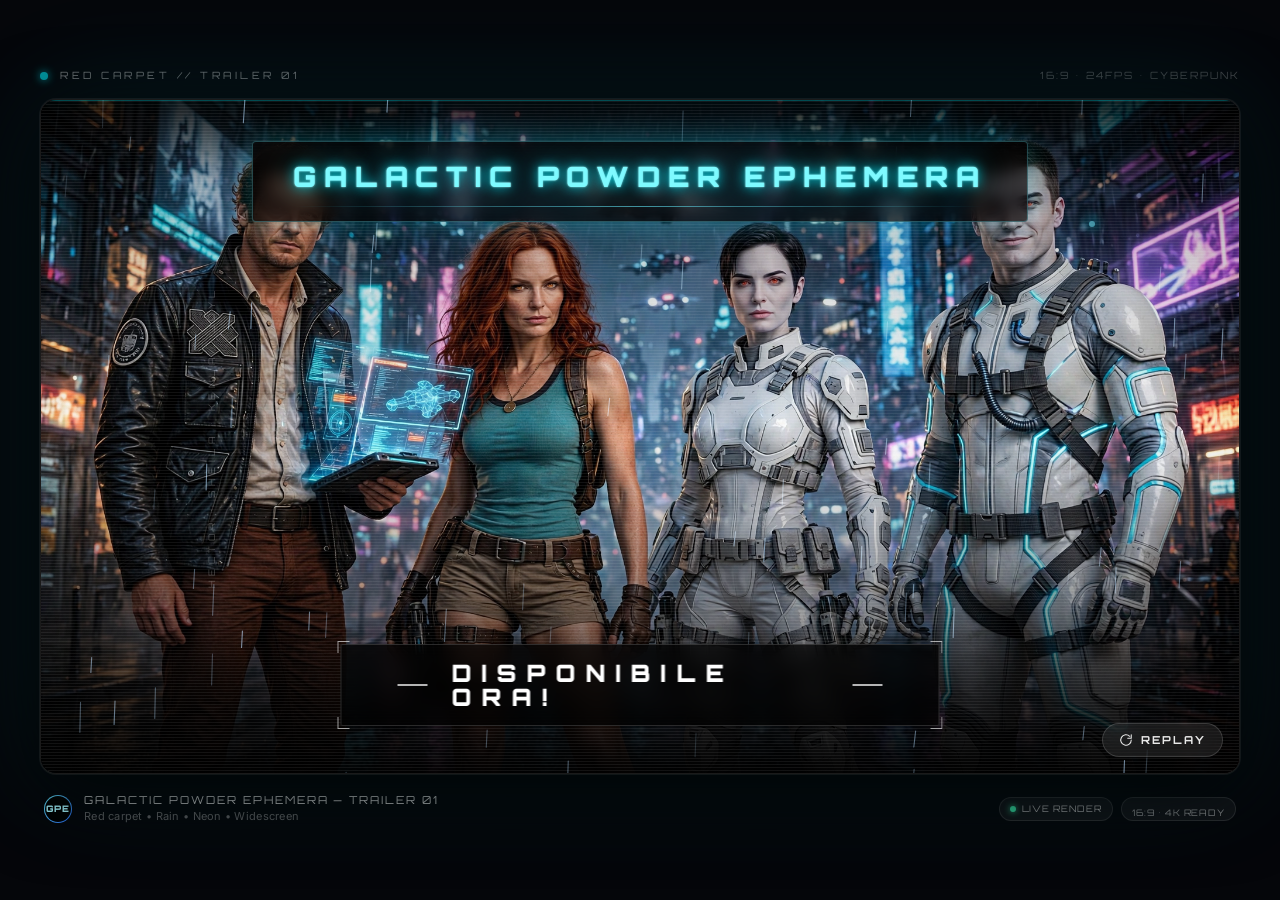
==== index.html @ 769dd033 "Landing: Ephemera-16-Trailer come index.html; vecchia home shop spostata in shop.html" ====
<!DOCTYPE html>
<html lang="en">
<head>
  <meta charset="UTF-8">
  <meta name="viewport" content="width=device-width, initial-scale=1">
  <title>React Artifact</title>
  <style>*,:after,:before{--tw-border-spacing-x:0;--tw-border-spacing-y:0;--tw-translate-x:0;--tw-translate-y:0;--tw-rotate:0;--tw-skew-x:0;--tw-skew-y:0;--tw-scale-x:1;--tw-scale-y:1;--tw-pan-x: ;--tw-pan-y: ;--tw-pinch-zoom: ;--tw-scroll-snap-strictness:proximity;--tw-gradient-from-position: ;--tw-gradient-via-position: ;--tw-gradient-to-position: ;--tw-ordinal: ;--tw-slashed-zero: ;--tw-numeric-figure: ;--tw-numeric-spacing: ;--tw-numeric-fraction: ;--tw-ring-inset: ;--tw-ring-offset-width:0px;--tw-ring-offset-color:#fff;--tw-ring-color:rgba(59,130,246,.5);--tw-ring-offset-shadow:0 0 #0000;--tw-ring-shadow:0 0 #0000;--tw-shadow:0 0 #0000;--tw-shadow-colored:0 0 #0000;--tw-blur: ;--tw-brightness: ;--tw-contrast: ;--tw-grayscale: ;--tw-hue-rotate: ;--tw-invert: ;--tw-saturate: ;--tw-sepia: ;--tw-drop-shadow: ;--tw-backdrop-blur: ;--tw-backdrop-brightness: ;--tw-backdrop-contrast: ;--tw-backdrop-grayscale: ;--tw-backdrop-hue-rotate: ;--tw-backdrop-invert: ;--tw-backdrop-opacity: ;--tw-backdrop-saturate: ;--tw-backdrop-sepia: ;--tw-contain-size: ;--tw-contain-layout: ;--tw-contain-paint: ;--tw-contain-style: }::backdrop{--tw-border-spacing-x:0;--tw-border-spacing-y:0;--tw-translate-x:0;--tw-translate-y:0;--tw-rotate:0;--tw-skew-x:0;--tw-skew-y:0;--tw-scale-x:1;--tw-scale-y:1;--tw-pan-x: ;--tw-pan-y: ;--tw-pinch-zoom: ;--tw-scroll-snap-strictness:proximity;--tw-gradient-from-position: ;--tw-gradient-via-position: ;--tw-gradient-to-position: ;--tw-ordinal: ;--tw-slashed-zero: ;--tw-numeric-figure: ;--tw-numeric-spacing: ;--tw-numeric-fraction: ;--tw-ring-inset: ;--tw-ring-offset-width:0px;--tw-ring-offset-color:#fff;--tw-ring-color:rgba(59,130,246,.5);--tw-ring-offset-shadow:0 0 #0000;--tw-ring-shadow:0 0 #0000;--tw-shadow:0 0 #0000;--tw-shadow-colored:0 0 #0000;--tw-blur: ;--tw-brightness: ;--tw-contrast: ;--tw-grayscale: ;--tw-hue-rotate: ;--tw-invert: ;--tw-saturate: ;--tw-sepia: ;--tw-drop-shadow: ;--tw-backdrop-blur: ;--tw-backdrop-brightness: ;--tw-backdrop-contrast: ;--tw-backdrop-grayscale: ;--tw-backdrop-hue-rotate: ;--tw-backdrop-invert: ;--tw-backdrop-opacity: ;--tw-backdrop-saturate: ;--tw-backdrop-sepia: ;--tw-contain-size: ;--tw-contain-layout: ;--tw-contain-paint: ;--tw-contain-style: }/*! tailwindcss v3.4.18 | MIT License | https://tailwindcss.com*/*,:after,:before{box-sizing:border-box;border:0 solid #e5e7eb}:after,:before{--tw-content:""}:host,html{line-height:1.5;-webkit-text-size-adjust:100%;-moz-tab-size:4;-o-tab-size:4;tab-size:4;font-family:ui-sans-serif,system-ui,sans-serif,Apple Color Emoji,Segoe UI Emoji,Segoe UI Symbol,Noto Color Emoji;font-feature-settings:normal;font-variation-settings:normal;-webkit-tap-highlight-color:transparent}body{line-height:inherit}hr{height:0;color:inherit;border-top-width:1px}abbr:where([title]){-webkit-text-decoration:underline dotted;text-decoration:underline dotted}h1,h2,h3,h4,h5,h6{font-size:inherit;font-weight:inherit}a{color:inherit;text-decoration:inherit}b,strong{font-weight:bolder}code,kbd,pre,samp{font-family:ui-monospace,SFMono-Regular,Menlo,Monaco,Consolas,Liberation Mono,Courier New,monospace;font-feature-settings:normal;font-variation-settings:normal;font-size:1em}small{font-size:80%}sub,sup{font-size:75%;line-height:0;position:relative;vertical-align:baseline}sub{bottom:-.25em}sup{top:-.5em}table{text-indent:0;border-color:inherit;border-collapse:collapse}button,input,optgroup,select,textarea{font-family:inherit;font-feature-settings:inherit;font-variation-settings:inherit;font-size:100%;font-weight:inherit;line-height:inherit;letter-spacing:inherit;color:inherit;margin:0;padding:0}button,select{text-transform:none}button,input:where([type=button]),input:where([type=reset]),input:where([type=submit]){-webkit-appearance:button;background-color:transparent;background-image:none}:-moz-focusring{outline:auto}:-moz-ui-invalid{box-shadow:none}progress{vertical-align:baseline}::-webkit-inner-spin-button,::-webkit-outer-spin-button{height:auto}[type=search]{-webkit-appearance:textfield;outline-offset:-2px}::-webkit-search-decoration{-webkit-appearance:none}::-webkit-file-upload-button{-webkit-appearance:button;font:inherit}summary{display:list-item}blockquote,dd,dl,figure,h1,h2,h3,h4,h5,h6,hr,p,pre{margin:0}fieldset{margin:0}fieldset,legend{padding:0}menu,ol,ul{list-style:none;margin:0;padding:0}dialog{padding:0}textarea{resize:vertical}input::-moz-placeholder,textarea::-moz-placeholder{opacity:1;color:#9ca3af}input::placeholder,textarea::placeholder{opacity:1;color:#9ca3af}[role=button],button{cursor:pointer}:disabled{cursor:default}audio,canvas,embed,iframe,img,object,svg,video{display:block;vertical-align:middle}img,video{max-width:100%;height:auto}[hidden]:where(:not([hidden=until-found])){display:none}.container{width:100%}@media (min-width:640px){.container{max-width:640px}}@media (min-width:768px){.container{max-width:768px}}@media (min-width:1024px){.container{max-width:1024px}}@media (min-width:1280px){.container{max-width:1280px}}@media (min-width:1536px){.container{max-width:1536px}}.pointer-events-none{pointer-events:none}.visible{visibility:visible}.fixed{position:fixed}.absolute{position:absolute}.relative{position:relative}.inset-0{inset:0}.inset-x-0{left:0;right:0}.-bottom-1{bottom:-.25rem}.-bottom-\[40\%\]{bottom:-40%}.-left-1{left:-.25rem}.-right-1{right:-.25rem}.-top-1{top:-.25rem}.-top-\[40\%\]{top:-40%}.bottom-0{bottom:0}.bottom-3{bottom:.75rem}.bottom-\[8\%\]{bottom:8%}.left-1\/2{left:50%}.left-3{left:.75rem}.left-\[20\%\]{left:20%}.right-3{right:.75rem}.right-\[12\%\]{right:12%}.right-\[15\%\]{right:15%}.top-0{top:0}.top-1\/2{top:50%}.top-\[18\%\]{top:18%}.top-\[22\%\]{top:22%}.top-\[7\%\]{top:7%}.-z-10{z-index:-10}.z-20{z-index:20}.mt-0\.5{margin-top:.125rem}.mt-1\.5{margin-top:.375rem}.flex{display:flex}.hidden{display:none}.aspect-\[16\/9\]{aspect-ratio:16/9}.h-1{height:.25rem}.h-1\.5{height:.375rem}.h-2{height:.5rem}.h-3{height:.75rem}.h-6{height:1.5rem}.h-\[12\%\]{height:12%}.h-\[1px\]{height:1px}.h-\[22\%\]{height:22%}.h-\[28px\]{height:28px}.h-\[2px\]{height:2px}.h-\[60\%\]{height:60%}.h-\[80\%\]{height:80%}.h-full{height:100%}.min-h-screen{min-height:100vh}.w-1{width:.25rem}.w-1\.5{width:.375rem}.w-2{width:.5rem}.w-3{width:.75rem}.w-8{width:2rem}.w-\[120\%\]{width:120%}.w-\[28px\]{width:28px}.w-\[60\%\]{width:60%}.w-\[88\%\]{width:88%}.w-\[92\%\]{width:92%}.w-full{width:100%}.max-w-\[1600px\]{max-width:1600px}.origin-center{transform-origin:center}.-translate-x-1\/2{--tw-translate-x:-50%}.-translate-x-1\/2,.-translate-y-1\/2{transform:translate(var(--tw-translate-x),var(--tw-translate-y)) rotate(var(--tw-rotate)) skewX(var(--tw-skew-x)) skewY(var(--tw-skew-y)) scaleX(var(--tw-scale-x)) scaleY(var(--tw-scale-y))}.-translate-y-1\/2{--tw-translate-y:-50%}.-rotate-90{--tw-rotate:-90deg}.-rotate-90,.transform{transform:translate(var(--tw-translate-x),var(--tw-translate-y)) rotate(var(--tw-rotate)) skewX(var(--tw-skew-x)) skewY(var(--tw-skew-y)) scaleX(var(--tw-scale-x)) scaleY(var(--tw-scale-y))}@keyframes pulse{50%{opacity:.5}}.animate-pulse{animation:pulse 2s cubic-bezier(.4,0,.6,1) infinite}.flex-col{flex-direction:column}.items-start{align-items:flex-start}.items-center{align-items:center}.justify-center{justify-content:center}.justify-between{justify-content:space-between}.gap-1\.5{gap:.375rem}.gap-2{gap:.5rem}.gap-3{gap:.75rem}.gap-4{gap:1rem}.gap-5{gap:1.25rem}.overflow-hidden{overflow:hidden}.overflow-x-clip{overflow-x:clip}.whitespace-nowrap{white-space:nowrap}.rounded-\[10px\]{border-radius:10px}.rounded-\[2px\]{border-radius:2px}.rounded-\[4px\]{border-radius:4px}.rounded-full{border-radius:9999px}.border{border-width:1px}.border-b{border-bottom-width:1px}.border-l{border-left-width:1px}.border-r{border-right-width:1px}.border-t{border-top-width:1px}.border-cyan-300\/30{border-color:rgba(103,232,249,.3)}.border-white\/10{border-color:hsla(0,0%,100%,.1)}.border-white\/15{border-color:hsla(0,0%,100%,.15)}.border-white\/60{border-color:hsla(0,0%,100%,.6)}.bg-\[\#05060a\]{--tw-bg-opacity:1;background-color:rgb(5 6 10/var(--tw-bg-opacity,1))}.bg-\[\#0a0d14\]{--tw-bg-opacity:1;background-color:rgb(10 13 20/var(--tw-bg-opacity,1))}.bg-\[var\(--cyan\)\]{background-color:var(--cyan)}.bg-black{--tw-bg-opacity:1;background-color:rgb(0 0 0/var(--tw-bg-opacity,1))}.bg-black\/65{background-color:rgba(0,0,0,.65)}.bg-black\/75{background-color:rgba(0,0,0,.75)}.bg-cyan-300{--tw-bg-opacity:1;background-color:rgb(103 232 249/var(--tw-bg-opacity,1))}.bg-emerald-400{--tw-bg-opacity:1;background-color:rgb(52 211 153/var(--tw-bg-opacity,1))}.bg-white\/5{background-color:hsla(0,0%,100%,.05)}.bg-white\/70{background-color:hsla(0,0%,100%,.7)}.bg-white\/80{background-color:hsla(0,0%,100%,.8)}.bg-white\/\[0\.08\]{background-color:hsla(0,0%,100%,.08)}.bg-\[radial-gradient\(120\%_90\%_at_50\%_40\%\2c transparent_40\%\2c rgba\(0\2c 0\2c 0\2c 0\.55\)_100\%\)\]{background-image:radial-gradient(120% 90% at 50% 40%,transparent 40%,rgba(0,0,0,.55) 100%)}.bg-\[radial-gradient\(50\%_50\%_at_50\%_50\%\2c rgba\(168\2c 85\2c 247\2c 0\.12\)\2c transparent_70\%\)\]{background-image:radial-gradient(50% 50% at 50% 50%,rgba(168,85,247,.12),transparent 70%)}.bg-\[radial-gradient\(60\%_80\%_at_50\%_0\%\2c rgba\(0\2c 240\2c 255\2c 0\.12\)\2c transparent_70\%\)\]{background-image:radial-gradient(60% 80% at 50% 0,rgba(0,240,255,.12),transparent 70%)}.bg-gradient-to-b{background-image:linear-gradient(to bottom,var(--tw-gradient-stops))}.bg-gradient-to-br{background-image:linear-gradient(to bottom right,var(--tw-gradient-stops))}.bg-gradient-to-r{background-image:linear-gradient(to right,var(--tw-gradient-stops))}.bg-gradient-to-t{background-image:linear-gradient(to top,var(--tw-gradient-stops))}.from-black\/30{--tw-gradient-from:rgba(0,0,0,.3) var(--tw-gradient-from-position);--tw-gradient-to:transparent var(--tw-gradient-to-position);--tw-gradient-stops:var(--tw-gradient-from),var(--tw-gradient-to)}.from-black\/80{--tw-gradient-from:rgba(0,0,0,.8) var(--tw-gradient-from-position);--tw-gradient-to:transparent var(--tw-gradient-to-position);--tw-gradient-stops:var(--tw-gradient-from),var(--tw-gradient-to)}.from-black\/90{--tw-gradient-from:rgba(0,0,0,.9) var(--tw-gradient-from-position);--tw-gradient-to:transparent var(--tw-gradient-to-position);--tw-gradient-stops:var(--tw-gradient-from),var(--tw-gradient-to)}.from-cyan-300{--tw-gradient-from:#67e8f9 var(--tw-gradient-from-position);--tw-gradient-to:rgba(103,232,249,0) var(--tw-gradient-to-position);--tw-gradient-stops:var(--tw-gradient-from),var(--tw-gradient-to)}.from-transparent{--tw-gradient-from:transparent var(--tw-gradient-from-position);--tw-gradient-to:transparent var(--tw-gradient-to-position);--tw-gradient-stops:var(--tw-gradient-from),var(--tw-gradient-to)}.via-cyan-300\/60{--tw-gradient-to:rgba(103,232,249,0) var(--tw-gradient-to-position);--tw-gradient-stops:var(--tw-gradient-from),rgba(103,232,249,.6) var(--tw-gradient-via-position),var(--tw-gradient-to)}.via-transparent{--tw-gradient-to:transparent var(--tw-gradient-to-position);--tw-gradient-stops:var(--tw-gradient-from),transparent var(--tw-gradient-via-position),var(--tw-gradient-to)}.via-white\/10{--tw-gradient-to:hsla(0,0%,100%,0) var(--tw-gradient-to-position);--tw-gradient-stops:var(--tw-gradient-from),hsla(0,0%,100%,.1) var(--tw-gradient-via-position),var(--tw-gradient-to)}.to-black\/70{--tw-gradient-to:rgba(0,0,0,.7) var(--tw-gradient-to-position)}.to-blue-600{--tw-gradient-to:#2563eb var(--tw-gradient-to-position)}.to-transparent{--tw-gradient-to:transparent var(--tw-gradient-to-position)}.object-cover{-o-object-fit:cover;object-fit:cover}.p-\[1px\]{padding:1px}.px-1{padding-left:.25rem;padding-right:.25rem}.px-2\.5{padding-left:.625rem;padding-right:.625rem}.px-3{padding-left:.75rem;padding-right:.75rem}.px-3\.5{padding-left:.875rem;padding-right:.875rem}.px-5{padding-left:1.25rem;padding-right:1.25rem}.px-6{padding-left:1.5rem;padding-right:1.5rem}.py-2{padding-top:.5rem;padding-bottom:.5rem}.py-2\.5{padding-top:.625rem;padding-bottom:.625rem}.py-4{padding-top:1rem;padding-bottom:1rem}.pb-6{padding-bottom:1.5rem}.text-center{text-align:center}.text-\[10px\]{font-size:10px}.text-\[11px\]{font-size:11px}.text-\[14px\]{font-size:14px}.text-\[9px\]{font-size:9px}.font-black{font-weight:900}.font-bold{font-weight:700}.leading-none{line-height:1}.leading-tight{line-height:1.25}.tracking-\[0\.18em\]{letter-spacing:.18em}.tracking-\[0\.2em\]{letter-spacing:.2em}.tracking-\[0\.32em\]{letter-spacing:.32em}.tracking-\[0\.35em\]{letter-spacing:.35em}.tracking-\[0\.5em\]{letter-spacing:.5em}.tracking-wide{letter-spacing:.025em}.tracking-widest{letter-spacing:.1em}.text-cyan-200{--tw-text-opacity:1;color:rgb(165 243 252/var(--tw-text-opacity,1))}.text-white{--tw-text-opacity:1;color:rgb(255 255 255/var(--tw-text-opacity,1))}.text-white\/25{color:hsla(0,0%,100%,.25)}.text-white\/35{color:hsla(0,0%,100%,.35)}.text-white\/40{color:hsla(0,0%,100%,.4)}.text-white\/50{color:hsla(0,0%,100%,.5)}.text-white\/60{color:hsla(0,0%,100%,.6)}.text-white\/70{color:hsla(0,0%,100%,.7)}.text-white\/80{color:hsla(0,0%,100%,.8)}.text-white\/90{color:hsla(0,0%,100%,.9)}.opacity-0{opacity:0}.opacity-30{opacity:.3}.opacity-60{opacity:.6}.opacity-\[0\.07\]{opacity:.07}.mix-blend-screen{mix-blend-mode:screen}.shadow-\[0_0_0_1px_rgba\(255\2c 255\2c 255\2c 0\.06\)\2c 0_20px_80px_rgba\(0\2c 0\2c 0\2c 0\.9\)\2c 0_0_120px_rgba\(0\2c 240\2c 255\2c 0\.12\)\]{--tw-shadow:0 0 0 1px hsla(0,0%,100%,.06),0 20px 80px rgba(0,0,0,.9),0 0 120px rgba(0,240,255,.12);--tw-shadow-colored:0 0 0 1px var(--tw-shadow-color),0 20px 80px var(--tw-shadow-color),0 0 120px var(--tw-shadow-color);box-shadow:var(--tw-ring-offset-shadow,0 0 #0000),var(--tw-ring-shadow,0 0 #0000),var(--tw-shadow)}.shadow-\[0_0_12px_2px_rgba\(0\2c 240\2c 255\2c 0\.9\)\]{--tw-shadow:0 0 12px 2px rgba(0,240,255,.9);--tw-shadow-colored:0 0 12px 2px var(--tw-shadow-color)}.shadow-\[0_0_12px_2px_rgba\(0\2c 240\2c 255\2c 0\.9\)\],.shadow-\[0_0_12px_var\(--cyan\)\]{box-shadow:var(--tw-ring-offset-shadow,0 0 #0000),var(--tw-ring-shadow,0 0 #0000),var(--tw-shadow)}.shadow-\[0_0_12px_var\(--cyan\)\]{--tw-shadow:0 0 12px var(--cyan);--tw-shadow-colored:0 0 12px var(--tw-shadow-color)}.shadow-\[0_0_30px_rgba\(0\2c 240\2c 255\2c 0\.25\)\]{--tw-shadow:0 0 30px rgba(0,240,255,.25);--tw-shadow-colored:0 0 30px var(--tw-shadow-color)}.shadow-\[0_0_30px_rgba\(0\2c 240\2c 255\2c 0\.25\)\],.shadow-\[0_0_6px_\#34d399\]{box-shadow:var(--tw-ring-offset-shadow,0 0 #0000),var(--tw-ring-shadow,0 0 #0000),var(--tw-shadow)}.shadow-\[0_0_6px_\#34d399\]{--tw-shadow:0 0 6px #34d399;--tw-shadow-colored:0 0 6px var(--tw-shadow-color)}.shadow-\[0_0_8px_var\(--cyan\)\]{--tw-shadow:0 0 8px var(--cyan);--tw-shadow-colored:0 0 8px var(--tw-shadow-color);box-shadow:var(--tw-ring-offset-shadow,0 0 #0000),var(--tw-ring-shadow,0 0 #0000),var(--tw-shadow)}.blur{--tw-blur:blur(8px)}.blur,.blur-\[0\.5px\]{filter:var(--tw-blur) var(--tw-brightness) var(--tw-contrast) var(--tw-grayscale) var(--tw-hue-rotate) var(--tw-invert) var(--tw-saturate) var(--tw-sepia) var(--tw-drop-shadow)}.blur-\[0\.5px\]{--tw-blur:blur(0.5px)}.filter{filter:var(--tw-blur) var(--tw-brightness) var(--tw-contrast) var(--tw-grayscale) var(--tw-hue-rotate) var(--tw-invert) var(--tw-saturate) var(--tw-sepia) var(--tw-drop-shadow)}.backdrop-blur-\[10px\]{--tw-backdrop-blur:blur(10px)}.backdrop-blur-\[10px\],.backdrop-blur-\[8px\]{backdrop-filter:var(--tw-backdrop-blur) var(--tw-backdrop-brightness) var(--tw-backdrop-contrast) var(--tw-backdrop-grayscale) var(--tw-backdrop-hue-rotate) var(--tw-backdrop-invert) var(--tw-backdrop-opacity) var(--tw-backdrop-saturate) var(--tw-backdrop-sepia)}.backdrop-blur-\[8px\]{--tw-backdrop-blur:blur(8px)}.backdrop-blur-md{--tw-backdrop-blur:blur(12px);backdrop-filter:var(--tw-backdrop-blur) var(--tw-backdrop-brightness) var(--tw-backdrop-contrast) var(--tw-backdrop-grayscale) var(--tw-backdrop-hue-rotate) var(--tw-backdrop-invert) var(--tw-backdrop-opacity) var(--tw-backdrop-saturate) var(--tw-backdrop-sepia)}.transition-all{transition-property:all;transition-timing-function:cubic-bezier(.4,0,.2,1);transition-duration:.15s}.transition-transform{transition-property:transform;transition-timing-function:cubic-bezier(.4,0,.2,1);transition-duration:.15s}.duration-300{transition-duration:.3s}.duration-500{transition-duration:.5s}.ease-in-out{transition-timing-function:cubic-bezier(.4,0,.2,1)}#root,body,html{min-height:100%}body{margin:0;font-family:ui-sans-serif,system-ui,-apple-system,BlinkMacSystemFont,Segoe UI,sans-serif}[role=button]:not([aria-disabled=true]),button:not(:disabled),label[for],select:not(:disabled),summary{cursor:pointer}.hover\:scale-\[1\.03\]:hover{--tw-scale-x:1.03;--tw-scale-y:1.03;transform:translate(var(--tw-translate-x),var(--tw-translate-y)) rotate(var(--tw-rotate)) skewX(var(--tw-skew-x)) skewY(var(--tw-skew-y)) scaleX(var(--tw-scale-x)) scaleY(var(--tw-scale-y))}.hover\:bg-white\/\[0\.14\]:hover{background-color:hsla(0,0%,100%,.14)}.active\:scale-\[0\.98\]:active{--tw-scale-x:0.98;--tw-scale-y:0.98}.active\:scale-\[0\.98\]:active,.group:hover .group-hover\:rotate-180{transform:translate(var(--tw-translate-x),var(--tw-translate-y)) rotate(var(--tw-rotate)) skewX(var(--tw-skew-x)) skewY(var(--tw-skew-y)) scaleX(var(--tw-scale-x)) scaleY(var(--tw-scale-y))}.group:hover .group-hover\:rotate-180{--tw-rotate:180deg}@media (min-width:768px){.md\:bottom-4{bottom:1rem}.md\:bottom-\[7\%\]{bottom:7%}.md\:left-5{left:1.25rem}.md\:right-4{right:1rem}.md\:top-\[6\%\]{top:6%}.md\:mt-2{margin-top:.5rem}.md\:block{display:block}.md\:flex{display:flex}.md\:w-auto{width:auto}.md\:flex-row{flex-direction:row}.md\:items-center{align-items:center}.md\:gap-6{gap:1.5rem}.md\:rounded-\[16px\]{border-radius:16px}.md\:px-10{padding-left:2.5rem;padding-right:2.5rem}.md\:px-14{padding-left:3.5rem;padding-right:3.5rem}.md\:px-4{padding-left:1rem;padding-right:1rem}.md\:py-3\.5{padding-top:.875rem;padding-bottom:.875rem}.md\:py-4{padding-top:1rem;padding-bottom:1rem}.md\:text-\[11px\]{font-size:11px}.md\:text-\[20px\]{font-size:20px}.md\:text-\[22px\]{font-size:22px}.md\:tracking-\[0\.28em\]{letter-spacing:.28em}.md\:tracking-\[0\.42em\]{letter-spacing:.42em}.md\:opacity-100{opacity:1}}@media (min-width:1024px){.lg\:text-\[24px\]{font-size:24px}.lg\:text-\[28px\]{font-size:28px}}</style>
</head>
<body>
  <div id="root"></div>
  
  <script type="module">var Wa=Object.create;var{getPrototypeOf:Ea,defineProperty:Hl,getOwnPropertyNames:Ua}=Object;var Ya=Object.prototype.hasOwnProperty;var pt=(e,t,n)=>{n=e!=null?Wa(Ea(e)):{};let r=t||!e||!e.__esModule?Hl(n,"default",{value:e,enumerable:!0}):n;for(let l of Ua(e))if(!Ya.call(r,l))Hl(r,l,{get:()=>e[l],enumerable:!0});return r};var ir=(e,t)=>()=>(t||e((t={exports:{}}).exports,t),t.exports);var Ka=(e,t)=>{for(var n in t)Hl(e,n,{get:t[n],enumerable:!0,configurable:!0,set:(r)=>t[n]=()=>r})};var Ba=(e,t)=>()=>(e&&(t=e(e=0)),t);var cn=ir((ac)=>{var an=Symbol.for("react.element"),Ia=Symbol.for("react.portal"),ba=Symbol.for("react.fragment"),Qa=Symbol.for("react.strict_mode"),_a=Symbol.for("react.profiler"),$a=Symbol.for("react.provider"),ec=Symbol.for("react.context"),tc=Symbol.for("react.forward_ref"),nc=Symbol.for("react.suspense"),rc=Symbol.for("react.memo"),lc=Symbol.for("react.lazy"),ei=Symbol.iterator;function uc(e){if(e===null||typeof e!=="object")return null;return e=ei&&e[ei]||e["@@iterator"],typeof e==="function"?e:null}var ri={isMounted:function(){return!1},enqueueForceUpdate:function(){},enqueueReplaceState:function(){},enqueueSetState:function(){}},li=Object.assign,ui={};function Rt(e,t,n){this.props=e,this.context=t,this.refs=ui,this.updater=n||ri}Rt.prototype.isReactComponent={};Rt.prototype.setState=function(e,t){if(typeof e!=="object"&&typeof e!=="function"&&e!=null)throw Error("setState(...): takes an object of state variables to update or a function which returns an object of state variables.");this.updater.enqueueSetState(this,e,t,"setState")};Rt.prototype.forceUpdate=function(e){this.updater.enqueueForceUpdate(this,e,"forceUpdate")};function oi(){}oi.prototype=Rt.prototype;function Ml(e,t,n){this.props=e,this.context=t,this.refs=ui,this.updater=n||ri}var Rl=Ml.prototype=new oi;Rl.constructor=Ml;li(Rl,Rt.prototype);Rl.isPureReactComponent=!0;var ti=Array.isArray,ii=Object.prototype.hasOwnProperty,Fl={current:null},fi={key:!0,ref:!0,__self:!0,__source:!0};function si(e,t,n){var r,l={},u=null,o=null;if(t!=null)for(r in t.ref!==void 0&&(o=t.ref),t.key!==void 0&&(u=""+t.key),t)ii.call(t,r)&&!fi.hasOwnProperty(r)&&(l[r]=t[r]);var i=arguments.length-2;if(i===1)l.children=n;else if(1<i){for(var f=Array(i),a=0;a<i;a++)f[a]=arguments[a+2];l.children=f}if(e&&e.defaultProps)for(r in i=e.defaultProps,i)l[r]===void 0&&(l[r]=i[r]);return{$$typeof:an,type:e,key:u,ref:o,props:l,_owner:Fl.current}}function oc(e,t){return{$$typeof:an,type:e.type,key:t,ref:e.ref,props:e.props,_owner:e._owner}}function Sl(e){return typeof e==="object"&&e!==null&&e.$$typeof===an}function ic(e){var t={"=":"=0",":":"=2"};return"$"+e.replace(/[=:]/g,function(n){return t[n]})}var ni=/\/+/g;function jl(e,t){return typeof e==="object"&&e!==null&&e.key!=null?ic(""+e.key):t.toString(36)}function sr(e,t,n,r,l){var u=typeof e;if(u==="undefined"||u==="boolean")e=null;var o=!1;if(e===null)o=!0;else switch(u){case"string":case"number":o=!0;break;case"object":switch(e.$$typeof){case an:case Ia:o=!0}}if(o)return o=e,l=l(o),e=r===""?"."+jl(o,0):r,ti(l)?(n="",e!=null&&(n=e.replace(ni,"$&/")+"/"),sr(l,t,n,"",function(a){return a})):l!=null&&(Sl(l)&&(l=oc(l,n+(!l.key||o&&o.key===l.key?"":(""+l.key).replace(ni,"$&/")+"/")+e)),t.push(l)),1;if(o=0,r=r===""?".":r+":",ti(e))for(var i=0;i<e.length;i++){u=e[i];var f=r+jl(u,i);o+=sr(u,t,n,f,l)}else if(f=uc(e),typeof f==="function")for(e=f.call(e),i=0;!(u=e.next()).done;)u=u.value,f=r+jl(u,i++),o+=sr(u,t,n,f,l);else if(u==="object")throw t=String(e),Error("Objects are not valid as a React child (found: "+(t==="[object Object]"?"object with keys {"+Object.keys(e).join(", ")+"}":t)+"). If you meant to render a collection of children, use an array instead.");return o}function fr(e,t,n){if(e==null)return e;var r=[],l=0;return sr(e,r,"","",function(u){return t.call(n,u,l++)}),r}function fc(e){if(e._status===-1){var t=e._result;t=t(),t.then(function(n){if(e._status===0||e._status===-1)e._status=1,e._result=n},function(n){if(e._status===0||e._status===-1)e._status=2,e._result=n}),e._status===-1&&(e._status=0,e._result=t)}if(e._status===1)return e._result.default;throw e._result}var ne={current:null},ar={transition:null},sc={ReactCurrentDispatcher:ne,ReactCurrentBatchConfig:ar,ReactCurrentOwner:Fl};function ai(){throw Error("act(...) is not supported in production builds of React.")}ac.Children={map:fr,forEach:function(e,t,n){fr(e,function(){t.apply(this,arguments)},n)},count:function(e){var t=0;return fr(e,function(){t++}),t},toArray:function(e){return fr(e,function(t){return t})||[]},only:function(e){if(!Sl(e))throw Error("React.Children.only expected to receive a single React element child.");return e}};ac.Component=Rt;ac.Fragment=ba;ac.Profiler=_a;ac.PureComponent=Ml;ac.StrictMode=Qa;ac.Suspense=nc;ac.__SECRET_INTERNALS_DO_NOT_USE_OR_YOU_WILL_BE_FIRED=sc;ac.act=ai;ac.cloneElement=function(e,t,n){if(e===null||e===void 0)throw Error("React.cloneElement(...): The argument must be a React element, but you passed "+e+".");var r=li({},e.props),l=e.key,u=e.ref,o=e._owner;if(t!=null){if(t.ref!==void 0&&(u=t.ref,o=Fl.current),t.key!==void 0&&(l=""+t.key),e.type&&e.type.defaultProps)var i=e.type.defaultProps;for(f in t)ii.call(t,f)&&!fi.hasOwnProperty(f)&&(r[f]=t[f]===void 0&&i!==void 0?i[f]:t[f])}var f=arguments.length-2;if(f===1)r.children=n;else if(1<f){i=Array(f);for(var a=0;a<f;a++)i[a]=arguments[a+2];r.children=i}return{$$typeof:an,type:e.type,key:l,ref:u,props:r,_owner:o}};ac.createContext=function(e){return e={$$typeof:ec,_currentValue:e,_currentValue2:e,_threadCount:0,Provider:null,Consumer:null,_defaultValue:null,_globalName:null},e.Provider={$$typeof:$a,_context:e},e.Consumer=e};ac.createElement=si;ac.createFactory=function(e){var t=si.bind(null,e);return t.type=e,t};ac.createRef=function(){return{current:null}};ac.forwardRef=function(e){return{$$typeof:tc,render:e}};ac.isValidElement=Sl;ac.lazy=function(e){return{$$typeof:lc,_payload:{_status:-1,_result:e},_init:fc}};ac.memo=function(e,t){return{$$typeof:rc,type:e,compare:t===void 0?null:t}};ac.startTransition=function(e){var t=ar.transition;ar.transition={};try{e()}finally{ar.transition=t}};ac.unstable_act=ai;ac.useCallback=function(e,t){return ne.current.useCallback(e,t)};ac.useContext=function(e){return ne.current.useContext(e)};ac.useDebugValue=function(){};ac.useDeferredValue=function(e){return ne.current.useDeferredValue(e)};ac.useEffect=function(e,t){return ne.current.useEffect(e,t)};ac.useId=function(){return ne.current.useId()};ac.useImperativeHandle=function(e,t,n){return ne.current.useImperativeHandle(e,t,n)};ac.useInsertionEffect=function(e,t){return ne.current.useInsertionEffect(e,t)};ac.useLayoutEffect=function(e,t){return ne.current.useLayoutEffect(e,t)};ac.useMemo=function(e,t){return ne.current.useMemo(e,t)};ac.useReducer=function(e,t,n){return ne.current.useReducer(e,t,n)};ac.useRef=function(e){return ne.current.useRef(e)};ac.useState=function(e){return ne.current.useState(e)};ac.useSyncExternalStore=function(e,t,n){return ne.current.useSyncExternalStore(e,t,n)};ac.useTransition=function(){return ne.current.useTransition()};ac.version="18.3.1"});var hi=ir((Bc)=>{function Cl(e,t){var n=e.length;e.push(t);e:for(;0<n;){var r=n-1>>>1,l=e[r];if(0<cr(l,t))e[r]=t,e[n]=l,n=r;else break e}}function Oe(e){return e.length===0?null:e[0]}function mr(e){if(e.length===0)return null;var t=e[0],n=e.pop();if(n!==t){e[0]=n;e:for(var r=0,l=e.length,u=l>>>1;r<u;){var o=2*(r+1)-1,i=e[o],f=o+1,a=e[f];if(0>cr(i,n))f<l&&0>cr(a,i)?(e[r]=a,e[f]=n,r=f):(e[r]=i,e[o]=n,r=o);else if(f<l&&0>cr(a,n))e[r]=a,e[f]=n,r=f;else break e}}return t}function cr(e,t){var n=e.sortIndex-t.sortIndex;return n!==0?n:e.id-t.id}if(typeof performance==="object"&&typeof performance.now==="function")Dl=performance,Bc.unstable_now=function(){return Dl.now()};else dr=Date,Zl=dr.now(),Bc.unstable_now=function(){return dr.now()-Zl};var Dl,dr,Zl,je=[],Ke=[],Kc=1,me=null,b=3,yr=!1,mt=!1,vn=!1,di=typeof setTimeout==="function"?setTimeout:null,vi=typeof clearTimeout==="function"?clearTimeout:null,ci=typeof setImmediate<"u"?setImmediate:null;typeof navigator<"u"&&navigator.scheduling!==void 0&&navigator.scheduling.isInputPending!==void 0&&navigator.scheduling.isInputPending.bind(navigator.scheduling);function Vl(e){for(var t=Oe(Ke);t!==null;){if(t.callback===null)mr(Ke);else if(t.startTime<=e)mr(Ke),t.sortIndex=t.expirationTime,Cl(je,t);else break;t=Oe(Ke)}}function Gl(e){if(vn=!1,Vl(e),!mt)if(Oe(je)!==null)mt=!0,Wl(Jl);else{var t=Oe(Ke);t!==null&&El(Gl,t.startTime-e)}}function Jl(e,t){mt=!1,vn&&(vn=!1,vi(pn),pn=-1),yr=!0;var n=b;try{Vl(t);for(me=Oe(je);me!==null&&(!(me.expirationTime>t)||e&&!yi());){var r=me.callback;if(typeof r==="function"){me.callback=null,b=me.priorityLevel;var l=r(me.expirationTime<=t);t=Bc.unstable_now(),typeof l==="function"?me.callback=l:me===Oe(je)&&mr(je),Vl(t)}else mr(je);me=Oe(je)}if(me!==null)var u=!0;else{var o=Oe(Ke);o!==null&&El(Gl,o.startTime-t),u=!1}return u}finally{me=null,b=n,yr=!1}}var hr=!1,vr=null,pn=-1,pi=5,mi=-1;function yi(){return Bc.unstable_now()-mi<pi?!1:!0}function ql(){if(vr!==null){var e=Bc.unstable_now();mi=e;var t=!0;try{t=vr(!0,e)}finally{t?dn():(hr=!1,vr=null)}}else hr=!1}var dn;if(typeof ci==="function")dn=function(){ci(ql)};else if(typeof MessageChannel<"u")pr=new MessageChannel,Al=pr.port2,pr.port1.onmessage=ql,dn=function(){Al.postMessage(null)};else dn=function(){di(ql,0)};var pr,Al;function Wl(e){vr=e,hr||(hr=!0,dn())}function El(e,t){pn=di(function(){e(Bc.unstable_now())},t)}Bc.unstable_IdlePriority=5;Bc.unstable_ImmediatePriority=1;Bc.unstable_LowPriority=4;Bc.unstable_NormalPriority=3;Bc.unstable_Profiling=null;Bc.unstable_UserBlockingPriority=2;Bc.unstable_cancelCallback=function(e){e.callback=null};Bc.unstable_continueExecution=function(){mt||yr||(mt=!0,Wl(Jl))};Bc.unstable_forceFrameRate=function(e){0>e||125<e?console.error("forceFrameRate takes a positive int between 0 and 125, forcing frame rates higher than 125 fps is not supported"):pi=0<e?Math.floor(1000/e):5};Bc.unstable_getCurrentPriorityLevel=function(){return b};Bc.unstable_getFirstCallbackNode=function(){return Oe(je)};Bc.unstable_next=function(e){switch(b){case 1:case 2:case 3:var t=3;break;default:t=b}var n=b;b=t;try{return e()}finally{b=n}};Bc.unstable_pauseExecution=function(){};Bc.unstable_requestPaint=function(){};Bc.unstable_runWithPriority=function(e,t){switch(e){case 1:case 2:case 3:case 4:case 5:break;default:e=3}var n=b;b=e;try{return t()}finally{b=n}};Bc.unstable_scheduleCallback=function(e,t,n){var r=Bc.unstable_now();switch(typeof n==="object"&&n!==null?(n=n.delay,n=typeof n==="number"&&0<n?r+n:r):n=r,e){case 1:var l=-1;break;case 2:l=250;break;case 5:l=1073741823;break;case 4:l=1e4;break;default:l=5000}return l=n+l,e={id:Kc++,callback:t,priorityLevel:e,startTime:n,expirationTime:l,sortIndex:-1},n>r?(e.sortIndex=n,Cl(Ke,e),Oe(je)===null&&e===Oe(Ke)&&(vn?(vi(pn),pn=-1):vn=!0,El(Gl,n-r))):(e.sortIndex=l,Cl(je,e),mt||yr||(mt=!0,Wl(Jl))),e};Bc.unstable_shouldYield=yi;Bc.unstable_wrapCallback=function(e){var t=b;return function(){var n=b;b=t;try{return e.apply(this,arguments)}finally{b=n}}}});var Qo={};Ka(Qo,{version:()=>Ra,unstable_renderSubtreeIntoContainer:()=>Ma,unstable_batchedUpdates:()=>ja,unmountComponentAtNode:()=>Ha,render:()=>La,hydrateRoot:()=>wa,hydrate:()=>Ta,flushSync:()=>Xa,findDOMNode:()=>Na,createRoot:()=>xa,createPortal:()=>Oa,__SECRET_INTERNALS_DO_NOT_USE_OR_YOU_WILL_BE_FIRED:()=>ka});function y(e){for(var t="https://reactjs.org/docs/error-decoder.html?invariant="+e,n=1;n<arguments.length;n++)t+="&args[]="+encodeURIComponent(arguments[n]);return"Minified React error #"+e+"; visit "+t+" for the full message or use the non-minified dev environment for full errors and additional helpful warnings."}function Ht(e,t){en(e,t),en(e+"Capture",t)}function en(e,t){Vn[e]=t;for(e=0;e<t.length;e++)Nf.add(t[e])}function pd(e){if(du.call(gi,e))return!0;if(du.call(zi,e))return!1;if(vd.test(e))return gi[e]=!0;return zi[e]=!0,!1}function md(e,t,n,r){if(n!==null&&n.type===0)return!1;switch(typeof t){case"function":case"symbol":return!0;case"boolean":if(r)return!1;if(n!==null)return!n.acceptsBooleans;return e=e.toLowerCase().slice(0,5),e!=="data-"&&e!=="aria-";default:return!1}}function yd(e,t,n,r){if(t===null||typeof t>"u"||md(e,t,n,r))return!0;if(r)return!1;if(n!==null)switch(n.type){case 3:return!t;case 4:return t===!1;case 5:return isNaN(t);case 6:return isNaN(t)||1>t}return!1}function ue(e,t,n,r,l,u,o){this.acceptsBooleans=t===2||t===3||t===4,this.attributeName=r,this.attributeNamespace=l,this.mustUseProperty=n,this.propertyName=e,this.type=t,this.sanitizeURL=u,this.removeEmptyString=o}function io(e){return e[1].toUpperCase()}function fo(e,t,n,r){var l=I.hasOwnProperty(t)?I[t]:null;if(l!==null?l.type!==0:r||!(2<t.length)||t[0]!=="o"&&t[0]!=="O"||t[1]!=="n"&&t[1]!=="N")yd(t,n,l,r)&&(n=null),r||l===null?pd(t)&&(n===null?e.removeAttribute(t):e.setAttribute(t,""+n)):l.mustUseProperty?e[l.propertyName]=n===null?l.type===3?!1:"":n:(t=l.attributeName,r=l.attributeNamespace,n===null?e.removeAttribute(t):(l=l.type,n=l===3||l===4&&n===!0?"":""+n,r?e.setAttributeNS(r,t,n):e.setAttribute(t,n)))}function mn(e){if(e===null||typeof e!=="object")return null;return e=Pi&&e[Pi]||e["@@iterator"],typeof e==="function"?e:null}function On(e){if(Ul===void 0)try{throw Error()}catch(n){var t=n.stack.trim().match(/\n( *(at )?)/);Ul=t&&t[1]||""}return`
`+Ul+e}function Kl(e,t){if(!e||Yl)return"";Yl=!0;var n=Error.prepareStackTrace;Error.prepareStackTrace=void 0;try{if(t)if(t=function(){throw Error()},Object.defineProperty(t.prototype,"props",{set:function(){throw Error()}}),typeof Reflect==="object"&&Reflect.construct){try{Reflect.construct(t,[])}catch(a){var r=a}Reflect.construct(e,[],t)}else{try{t.call()}catch(a){r=a}e.call(t.prototype)}else{try{throw Error()}catch(a){r=a}e()}}catch(a){if(a&&r&&typeof a.stack==="string"){for(var l=a.stack.split(`
`),u=r.stack.split(`
`),o=l.length-1,i=u.length-1;1<=o&&0<=i&&l[o]!==u[i];)i--;for(;1<=o&&0<=i;o--,i--)if(l[o]!==u[i]){if(o!==1||i!==1)do if(o--,i--,0>i||l[o]!==u[i]){var f=`
`+l[o].replace(" at new "," at ");return e.displayName&&f.includes("<anonymous>")&&(f=f.replace("<anonymous>",e.displayName)),f}while(1<=o&&0<=i);break}}}finally{Yl=!1,Error.prepareStackTrace=n}return(e=e?e.displayName||e.name:"")?On(e):""}function hd(e){switch(e.tag){case 5:return On(e.type);case 16:return On("Lazy");case 13:return On("Suspense");case 19:return On("SuspenseList");case 0:case 2:case 15:return e=Kl(e.type,!1),e;case 11:return e=Kl(e.type.render,!1),e;case 1:return e=Kl(e.type,!0),e;default:return""}}function yu(e){if(e==null)return null;if(typeof e==="function")return e.displayName||e.name||null;if(typeof e==="string")return e;switch(e){case Dt:return"Fragment";case Ct:return"Portal";case vu:return"Profiler";case so:return"StrictMode";case pu:return"Suspense";case mu:return"SuspenseList"}if(typeof e==="object")switch(e.$$typeof){case Tf:return(e.displayName||"Context")+".Consumer";case Xf:return(e._context.displayName||"Context")+".Provider";case ao:var t=e.render;return e=e.displayName,e||(e=t.displayName||t.name||"",e=e!==""?"ForwardRef("+e+")":"ForwardRef"),e;case co:return t=e.displayName||null,t!==null?t:yu(e.type)||"Memo";case Ie:t=e._payload,e=e._init;try{return yu(e(t))}catch(n){}}return null}function zd(e){var t=e.type;switch(e.tag){case 24:return"Cache";case 9:return(t.displayName||"Context")+".Consumer";case 10:return(t._context.displayName||"Context")+".Provider";case 18:return"DehydratedFragment";case 11:return e=t.render,e=e.displayName||e.name||"",t.displayName||(e!==""?"ForwardRef("+e+")":"ForwardRef");case 7:return"Fragment";case 5:return t;case 4:return"Portal";case 3:return"Root";case 6:return"Text";case 16:return yu(t);case 8:return t===so?"StrictMode":"Mode";case 22:return"Offscreen";case 12:return"Profiler";case 21:return"Scope";case 13:return"Suspense";case 19:return"SuspenseList";case 25:return"TracingMarker";case 1:case 0:case 17:case 2:case 14:case 15:if(typeof t==="function")return t.displayName||t.name||null;if(typeof t==="string")return t}return null}function st(e){switch(typeof e){case"boolean":case"number":case"string":case"undefined":return e;case"object":return e;default:return""}}function Lf(e){var t=e.type;return(e=e.nodeName)&&e.toLowerCase()==="input"&&(t==="checkbox"||t==="radio")}function gd(e){var t=Lf(e)?"checked":"value",n=Object.getOwnPropertyDescriptor(e.constructor.prototype,t),r=""+e[t];if(!e.hasOwnProperty(t)&&typeof n<"u"&&typeof n.get==="function"&&typeof n.set==="function"){var{get:l,set:u}=n;return Object.defineProperty(e,t,{configurable:!0,get:function(){return l.call(this)},set:function(o){r=""+o,u.call(this,o)}}),Object.defineProperty(e,t,{enumerable:n.enumerable}),{getValue:function(){return r},setValue:function(o){r=""+o},stopTracking:function(){e._valueTracker=null,delete e[t]}}}}function gr(e){e._valueTracker||(e._valueTracker=gd(e))}function Hf(e){if(!e)return!1;var t=e._valueTracker;if(!t)return!0;var n=t.getValue(),r="";return e&&(r=Lf(e)?e.checked?"true":"false":e.value),e=r,e!==n?(t.setValue(e),!0):!1}function Er(e){if(e=e||(typeof document<"u"?document:void 0),typeof e>"u")return null;try{return e.activeElement||e.body}catch(t){return e.body}}function hu(e,t){var n=t.checked;return Z({},t,{defaultChecked:void 0,defaultValue:void 0,value:void 0,checked:n!=null?n:e._wrapperState.initialChecked})}function ki(e,t){var n=t.defaultValue==null?"":t.defaultValue,r=t.checked!=null?t.checked:t.defaultChecked;n=st(t.value!=null?t.value:n),e._wrapperState={initialChecked:r,initialValue:n,controlled:t.type==="checkbox"||t.type==="radio"?t.checked!=null:t.value!=null}}function jf(e,t){t=t.checked,t!=null&&fo(e,"checked",t,!1)}function zu(e,t){jf(e,t);var n=st(t.value),r=t.type;if(n!=null)if(r==="number"){if(n===0&&e.value===""||e.value!=n)e.value=""+n}else e.value!==""+n&&(e.value=""+n);else if(r==="submit"||r==="reset"){e.removeAttribute("value");return}t.hasOwnProperty("value")?gu(e,t.type,n):t.hasOwnProperty("defaultValue")&&gu(e,t.type,st(t.defaultValue)),t.checked==null&&t.defaultChecked!=null&&(e.defaultChecked=!!t.defaultChecked)}function Oi(e,t,n){if(t.hasOwnProperty("value")||t.hasOwnProperty("defaultValue")){var r=t.type;if(!(r!=="submit"&&r!=="reset"||t.value!==void 0&&t.value!==null))return;t=""+e._wrapperState.initialValue,n||t===e.value||(e.value=t),e.defaultValue=t}n=e.name,n!==""&&(e.name=""),e.defaultChecked=!!e._wrapperState.initialChecked,n!==""&&(e.name=n)}function gu(e,t,n){if(t!=="number"||Er(e.ownerDocument)!==e)n==null?e.defaultValue=""+e._wrapperState.initialValue:e.defaultValue!==""+n&&(e.defaultValue=""+n)}function Bt(e,t,n,r){if(e=e.options,t){t={};for(var l=0;l<n.length;l++)t["$"+n[l]]=!0;for(n=0;n<e.length;n++)l=t.hasOwnProperty("$"+e[n].value),e[n].selected!==l&&(e[n].selected=l),l&&r&&(e[n].defaultSelected=!0)}else{n=""+st(n),t=null;for(l=0;l<e.length;l++){if(e[l].value===n){e[l].selected=!0,r&&(e[l].defaultSelected=!0);return}t!==null||e[l].disabled||(t=e[l])}t!==null&&(t.selected=!0)}}function Pu(e,t){if(t.dangerouslySetInnerHTML!=null)throw Error(y(91));return Z({},t,{value:void 0,defaultValue:void 0,children:""+e._wrapperState.initialValue})}function xi(e,t){var n=t.value;if(n==null){if(n=t.children,t=t.defaultValue,n!=null){if(t!=null)throw Error(y(92));if(xn(n)){if(1<n.length)throw Error(y(93));n=n[0]}t=n}t==null&&(t=""),n=t}e._wrapperState={initialValue:st(n)}}function Mf(e,t){var n=st(t.value),r=st(t.defaultValue);n!=null&&(n=""+n,n!==e.value&&(e.value=n),t.defaultValue==null&&e.defaultValue!==n&&(e.defaultValue=n)),r!=null&&(e.defaultValue=""+r)}function Ni(e){var t=e.textContent;t===e._wrapperState.initialValue&&t!==""&&t!==null&&(e.value=t)}function Rf(e){switch(e){case"svg":return"http://www.w3.org/2000/svg";case"math":return"http://www.w3.org/1998/Math/MathML";default:return"http://www.w3.org/1999/xhtml"}}function ku(e,t){return e==null||e==="http://www.w3.org/1999/xhtml"?Rf(t):e==="http://www.w3.org/2000/svg"&&t==="foreignObject"?"http://www.w3.org/1999/xhtml":e}function An(e,t){if(t){var n=e.firstChild;if(n&&n===e.lastChild&&n.nodeType===3){n.nodeValue=t;return}}e.textContent=t}function Sf(e,t,n){return t==null||typeof t==="boolean"||t===""?"":n||typeof t!=="number"||t===0||jn.hasOwnProperty(e)&&jn[e]?(""+t).trim():t+"px"}function qf(e,t){e=e.style;for(var n in t)if(t.hasOwnProperty(n)){var r=n.indexOf("--")===0,l=Sf(n,t[n],r);n==="float"&&(n="cssFloat"),r?e.setProperty(n,l):e[n]=l}}function Ou(e,t){if(t){if(kd[e]&&(t.children!=null||t.dangerouslySetInnerHTML!=null))throw Error(y(137,e));if(t.dangerouslySetInnerHTML!=null){if(t.children!=null)throw Error(y(60));if(typeof t.dangerouslySetInnerHTML!=="object"||!("__html"in t.dangerouslySetInnerHTML))throw Error(y(61))}if(t.style!=null&&typeof t.style!=="object")throw Error(y(62))}}function xu(e,t){if(e.indexOf("-")===-1)return typeof t.is==="string";switch(e){case"annotation-xml":case"color-profile":case"font-face":case"font-face-src":case"font-face-uri":case"font-face-format":case"font-face-name":case"missing-glyph":return!1;default:return!0}}function vo(e){return e=e.target||e.srcElement||window,e.correspondingUseElement&&(e=e.correspondingUseElement),e.nodeType===3?e.parentNode:e}function Xi(e){if(e=lr(e)){if(typeof Xu!=="function")throw Error(y(280));var t=e.stateNode;t&&(t=zl(t),Xu(e.stateNode,e.type,t))}}function Cf(e){It?bt?bt.push(e):bt=[e]:It=e}function Df(){if(It){var e=It,t=bt;if(bt=It=null,Xi(e),t)for(e=0;e<t.length;e++)Xi(t[e])}}function Zf(e,t){return e(t)}function Vf(){}function Af(e,t,n){if(Bl)return e(t,n);Bl=!0;try{return Zf(e,t,n)}finally{if(Bl=!1,It!==null||bt!==null)Vf(),Df()}}function Gn(e,t){var n=e.stateNode;if(n===null)return null;var r=zl(n);if(r===null)return null;n=r[t];e:switch(t){case"onClick":case"onClickCapture":case"onDoubleClick":case"onDoubleClickCapture":case"onMouseDown":case"onMouseDownCapture":case"onMouseMove":case"onMouseMoveCapture":case"onMouseUp":case"onMouseUpCapture":case"onMouseEnter":(r=!r.disabled)||(e=e.type,r=!(e==="button"||e==="input"||e==="select"||e==="textarea")),e=!r;break e;default:e=!1}if(e)return null;if(n&&typeof n!=="function")throw Error(y(231,t,typeof n));return n}function Od(e,t,n,r,l,u,o,i,f){var a=Array.prototype.slice.call(arguments,3);try{t.apply(n,a)}catch(p){this.onError(p)}}function Nd(e,t,n,r,l,u,o,i,f){Mn=!1,Ur=null,Od.apply(xd,arguments)}function Xd(e,t,n,r,l,u,o,i,f){if(Nd.apply(this,arguments),Mn){if(Mn){var a=Ur;Mn=!1,Ur=null}else throw Error(y(198));Yr||(Yr=!0,wu=a)}}function jt(e){var t=e,n=e;if(e.alternate)for(;t.return;)t=t.return;else{e=t;do t=e,(t.flags&4098)!==0&&(n=t.return),e=t.return;while(e)}return t.tag===3?n:null}function Gf(e){if(e.tag===13){var t=e.memoizedState;if(t===null&&(e=e.alternate,e!==null&&(t=e.memoizedState)),t!==null)return t.dehydrated}return null}function Ti(e){if(jt(e)!==e)throw Error(y(188))}function Td(e){var t=e.alternate;if(!t){if(t=jt(e),t===null)throw Error(y(188));return t!==e?null:e}for(var n=e,r=t;;){var l=n.return;if(l===null)break;var u=l.alternate;if(u===null){if(r=l.return,r!==null){n=r;continue}break}if(l.child===u.child){for(u=l.child;u;){if(u===n)return Ti(l),e;if(u===r)return Ti(l),t;u=u.sibling}throw Error(y(188))}if(n.return!==r.return)n=l,r=u;else{for(var o=!1,i=l.child;i;){if(i===n){o=!0,n=l,r=u;break}if(i===r){o=!0,r=l,n=u;break}i=i.sibling}if(!o){for(i=u.child;i;){if(i===n){o=!0,n=u,r=l;break}if(i===r){o=!0,r=u,n=l;break}i=i.sibling}if(!o)throw Error(y(189))}}if(n.alternate!==r)throw Error(y(190))}if(n.tag!==3)throw Error(y(188));return n.stateNode.current===n?e:t}function Jf(e){return e=Td(e),e!==null?Wf(e):null}function Wf(e){if(e.tag===5||e.tag===6)return e;for(e=e.child;e!==null;){var t=Wf(e);if(t!==null)return t;e=e.sibling}return null}function Md(e){if(Se&&typeof Se.onCommitFiberRoot==="function")try{Se.onCommitFiberRoot(pl,e,void 0,(e.current.flags&128)===128)}catch(t){}}function Sd(e){return e>>>=0,e===0?32:31-(Rd(e)/Fd|0)|0}function Nn(e){switch(e&-e){case 1:return 1;case 2:return 2;case 4:return 4;case 8:return 8;case 16:return 16;case 32:return 32;case 64:case 128:case 256:case 512:case 1024:case 2048:case 4096:case 8192:case 16384:case 32768:case 65536:case 131072:case 262144:case 524288:case 1048576:case 2097152:return e&4194240;case 4194304:case 8388608:case 16777216:case 33554432:case 67108864:return e&130023424;case 134217728:return 134217728;case 268435456:return 268435456;case 536870912:return 536870912;case 1073741824:return 1073741824;default:return e}}function Br(e,t){var n=e.pendingLanes;if(n===0)return 0;var r=0,l=e.suspendedLanes,u=e.pingedLanes,o=n&268435455;if(o!==0){var i=o&~l;i!==0?r=Nn(i):(u&=o,u!==0&&(r=Nn(u)))}else o=n&~l,o!==0?r=Nn(o):u!==0&&(r=Nn(u));if(r===0)return 0;if(t!==0&&t!==r&&(t&l)===0&&(l=r&-r,u=t&-t,l>=u||l===16&&(u&4194240)!==0))return t;if((r&4)!==0&&(r|=n&16),t=e.entangledLanes,t!==0)for(e=e.entanglements,t&=r;0<t;)n=31-we(t),l=1<<n,r|=e[n],t&=~l;return r}function qd(e,t){switch(e){case 1:case 2:case 4:return t+250;case 8:case 16:case 32:case 64:case 128:case 256:case 512:case 1024:case 2048:case 4096:case 8192:case 16384:case 32768:case 65536:case 131072:case 262144:case 524288:case 1048576:case 2097152:return t+5000;case 4194304:case 8388608:case 16777216:case 33554432:case 67108864:return-1;case 134217728:case 268435456:case 536870912:case 1073741824:return-1;default:return-1}}function Cd(e,t){for(var{suspendedLanes:n,pingedLanes:r,expirationTimes:l,pendingLanes:u}=e;0<u;){var o=31-we(u),i=1<<o,f=l[o];if(f===-1){if((i&n)===0||(i&r)!==0)l[o]=qd(i,t)}else f<=t&&(e.expiredLanes|=i);u&=~i}}function Lu(e){return e=e.pendingLanes&-1073741825,e!==0?e:e&1073741824?1073741824:0}function Kf(){var e=kr;return kr<<=1,(kr&4194240)===0&&(kr=64),e}function Il(e){for(var t=[],n=0;31>n;n++)t.push(e);return t}function nr(e,t,n){e.pendingLanes|=t,t!==536870912&&(e.suspendedLanes=0,e.pingedLanes=0),e=e.eventTimes,t=31-we(t),e[t]=n}function Dd(e,t){var n=e.pendingLanes&~t;e.pendingLanes=t,e.suspendedLanes=0,e.pingedLanes=0,e.expiredLanes&=t,e.mutableReadLanes&=t,e.entangledLanes&=t,t=e.entanglements;var r=e.eventTimes;for(e=e.expirationTimes;0<n;){var l=31-we(n),u=1<<l;t[l]=0,r[l]=-1,e[l]=-1,n&=~u}}function mo(e,t){var n=e.entangledLanes|=t;for(e=e.entanglements;n;){var r=31-we(n),l=1<<r;l&t|e[r]&t&&(e[r]|=t),n&=~l}}function Bf(e){return e&=-e,1<e?4<e?(e&268435455)!==0?16:536870912:4:1}function Li(e,t){switch(e){case"focusin":case"focusout":tt=null;break;case"dragenter":case"dragleave":nt=null;break;case"mouseover":case"mouseout":rt=null;break;case"pointerover":case"pointerout":Jn.delete(t.pointerId);break;case"gotpointercapture":case"lostpointercapture":Wn.delete(t.pointerId)}}function yn(e,t,n,r,l,u){if(e===null||e.nativeEvent!==u)return e={blockedOn:t,domEventName:n,eventSystemFlags:r,nativeEvent:u,targetContainers:[l]},t!==null&&(t=lr(t),t!==null&&yo(t)),e;return e.eventSystemFlags|=r,t=e.targetContainers,l!==null&&t.indexOf(l)===-1&&t.push(l),e}function Vd(e,t,n,r,l){switch(t){case"focusin":return tt=yn(tt,e,t,n,r,l),!0;case"dragenter":return nt=yn(nt,e,t,n,r,l),!0;case"mouseover":return rt=yn(rt,e,t,n,r,l),!0;case"pointerover":var u=l.pointerId;return Jn.set(u,yn(Jn.get(u)||null,e,t,n,r,l)),!0;case"gotpointercapture":return u=l.pointerId,Wn.set(u,yn(Wn.get(u)||null,e,t,n,r,l)),!0}return!1}function $f(e){var t=gt(e.target);if(t!==null){var n=jt(t);if(n!==null){if(t=n.tag,t===13){if(t=Gf(n),t!==null){e.blockedOn=t,_f(e.priority,function(){bf(n)});return}}else if(t===3&&n.stateNode.current.memoizedState.isDehydrated){e.blockedOn=n.tag===3?n.stateNode.containerInfo:null;return}}}e.blockedOn=null}function Fr(e){if(e.blockedOn!==null)return!1;for(var t=e.targetContainers;0<t.length;){var n=ju(e.domEventName,e.eventSystemFlags,t[0],e.nativeEvent);if(n===null){n=e.nativeEvent;var r=new n.constructor(n.type,n);Nu=r,n.target.dispatchEvent(r),Nu=null}else return t=lr(n),t!==null&&yo(t),e.blockedOn=n,!1;t.shift()}return!0}function Hi(e,t,n){Fr(e)&&n.delete(t)}function Ad(){Hu=!1,tt!==null&&Fr(tt)&&(tt=null),nt!==null&&Fr(nt)&&(nt=null),rt!==null&&Fr(rt)&&(rt=null),Jn.forEach(Hi),Wn.forEach(Hi)}function hn(e,t){e.blockedOn===t&&(e.blockedOn=null,Hu||(Hu=!0,q.unstable_scheduleCallback(q.unstable_NormalPriority,Ad)))}function En(e){function t(l){return hn(l,e)}if(0<xr.length){hn(xr[0],e);for(var n=1;n<xr.length;n++){var r=xr[n];r.blockedOn===e&&(r.blockedOn=null)}}tt!==null&&hn(tt,e),nt!==null&&hn(nt,e),rt!==null&&hn(rt,e),Jn.forEach(t),Wn.forEach(t);for(n=0;n<Qe.length;n++)r=Qe[n],r.blockedOn===e&&(r.blockedOn=null);for(;0<Qe.length&&(n=Qe[0],n.blockedOn===null);)$f(n),n.blockedOn===null&&Qe.shift()}function Gd(e,t,n,r){var l=H,u=Qt.transition;Qt.transition=null;try{H=1,ho(e,t,n,r)}finally{H=l,Qt.transition=u}}function Jd(e,t,n,r){var l=H,u=Qt.transition;Qt.transition=null;try{H=4,ho(e,t,n,r)}finally{H=l,Qt.transition=u}}function ho(e,t,n,r){if(Ir){var l=ju(e,t,n,r);if(l===null)tu(e,t,r,br,n),Li(e,r);else if(Vd(l,e,t,n,r))r.stopPropagation();else if(Li(e,r),t&4&&-1<Zd.indexOf(e)){for(;l!==null;){var u=lr(l);if(u!==null&&If(u),u=ju(e,t,n,r),u===null&&tu(e,t,r,br,n),u===l)break;l=u}l!==null&&r.stopPropagation()}else tu(e,t,r,null,n)}}function ju(e,t,n,r){if(br=null,e=vo(r),e=gt(e),e!==null)if(t=jt(e),t===null)e=null;else if(n=t.tag,n===13){if(e=Gf(t),e!==null)return e;e=null}else if(n===3){if(t.stateNode.current.memoizedState.isDehydrated)return t.tag===3?t.stateNode.containerInfo:null;e=null}else t!==e&&(e=null);return br=e,null}function es(e){switch(e){case"cancel":case"click":case"close":case"contextmenu":case"copy":case"cut":case"auxclick":case"dblclick":case"dragend":case"dragstart":case"drop":case"focusin":case"focusout":case"input":case"invalid":case"keydown":case"keypress":case"keyup":case"mousedown":case"mouseup":case"paste":case"pause":case"play":case"pointercancel":case"pointerdown":case"pointerup":case"ratechange":case"reset":case"resize":case"seeked":case"submit":case"touchcancel":case"touchend":case"touchstart":case"volumechange":case"change":case"selectionchange":case"textInput":case"compositionstart":case"compositionend":case"compositionupdate":case"beforeblur":case"afterblur":case"beforeinput":case"blur":case"fullscreenchange":case"focus":case"hashchange":case"popstate":case"select":case"selectstart":return 1;case"drag":case"dragenter":case"dragexit":case"dragleave":case"dragover":case"mousemove":case"mouseout":case"mouseover":case"pointermove":case"pointerout":case"pointerover":case"scroll":case"toggle":case"touchmove":case"wheel":case"mouseenter":case"mouseleave":case"pointerenter":case"pointerleave":return 4;case"message":switch(Hd()){case po:return 1;case Uf:return 4;case Kr:case jd:return 16;case Yf:return 536870912;default:return 16}default:return 16}}function ts(){if(Sr)return Sr;var e,t=zo,n=t.length,r,l="value"in $e?$e.value:$e.textContent,u=l.length;for(e=0;e<n&&t[e]===l[e];e++);var o=n-e;for(r=1;r<=o&&t[n-r]===l[u-r];r++);return Sr=l.slice(e,1<r?1-r:void 0)}function qr(e){var t=e.keyCode;return"charCode"in e?(e=e.charCode,e===0&&t===13&&(e=13)):e=t,e===10&&(e=13),32<=e||e===13?e:0}function Nr(){return!0}function ji(){return!1}function pe(e){function t(n,r,l,u,o){this._reactName=n,this._targetInst=l,this.type=r,this.nativeEvent=u,this.target=o,this.currentTarget=null;for(var i in e)e.hasOwnProperty(i)&&(n=e[i],this[i]=n?n(u):u[i]);return this.isDefaultPrevented=(u.defaultPrevented!=null?u.defaultPrevented:u.returnValue===!1)?Nr:ji,this.isPropagationStopped=ji,this}return Z(t.prototype,{preventDefault:function(){this.defaultPrevented=!0;var n=this.nativeEvent;n&&(n.preventDefault?n.preventDefault():typeof n.returnValue!=="unknown"&&(n.returnValue=!1),this.isDefaultPrevented=Nr)},stopPropagation:function(){var n=this.nativeEvent;n&&(n.stopPropagation?n.stopPropagation():typeof n.cancelBubble!=="unknown"&&(n.cancelBubble=!0),this.isPropagationStopped=Nr)},persist:function(){},isPersistent:Nr}),t}function tv(e){var t=this.nativeEvent;return t.getModifierState?t.getModifierState(e):(e=ev[e])?!!t[e]:!1}function Po(){return tv}function rs(e,t){switch(e){case"keyup":return cv.indexOf(t.keyCode)!==-1;case"keydown":return t.keyCode!==229;case"keypress":case"mousedown":case"focusout":return!0;default:return!1}}function ls(e){return e=e.detail,typeof e==="object"&&"data"in e?e.data:null}function vv(e,t){switch(e){case"compositionend":return ls(t);case"keypress":if(t.which!==32)return null;return qi=!0,Si;case"textInput":return e=t.data,e===Si&&qi?null:e;default:return null}}function pv(e,t){if(Zt)return e==="compositionend"||!ko&&rs(e,t)?(e=ts(),Sr=zo=$e=null,Zt=!1,e):null;switch(e){case"paste":return null;case"keypress":if(!(t.ctrlKey||t.altKey||t.metaKey)||t.ctrlKey&&t.altKey){if(t.char&&1<t.char.length)return t.char;if(t.which)return String.fromCharCode(t.which)}return null;case"compositionend":return ns&&t.locale!=="ko"?null:t.data;default:return null}}function Ci(e){var t=e&&e.nodeName&&e.nodeName.toLowerCase();return t==="input"?!!mv[e.type]:t==="textarea"?!0:!1}function us(e,t,n,r){Cf(r),t=Qr(t,"onChange"),0<t.length&&(n=new go("onChange","change",null,n,r),e.push({event:n,listeners:t}))}function yv(e){ys(e,0)}function yl(e){var t=Gt(e);if(Hf(t))return e}function hv(e,t){if(e==="change")return t}function Di(){Fn&&(Fn.detachEvent("onpropertychange",is),Un=Fn=null)}function is(e){if(e.propertyName==="value"&&yl(Un)){var t=[];us(t,Un,e,vo(e)),Af(yv,t)}}function zv(e,t,n){e==="focusin"?(Di(),Fn=t,Un=n,Fn.attachEvent("onpropertychange",is)):e==="focusout"&&Di()}function gv(e){if(e==="selectionchange"||e==="keyup"||e==="keydown")return yl(Un)}function Pv(e,t){if(e==="click")return yl(t)}function kv(e,t){if(e==="input"||e==="change")return yl(t)}function Ov(e,t){return e===t&&(e!==0||1/e===1/t)||e!==e&&t!==t}function Yn(e,t){if(He(e,t))return!0;if(typeof e!=="object"||e===null||typeof t!=="object"||t===null)return!1;var n=Object.keys(e),r=Object.keys(t);if(n.length!==r.length)return!1;for(r=0;r<n.length;r++){var l=n[r];if(!du.call(t,l)||!He(e[l],t[l]))return!1}return!0}function Zi(e){for(;e&&e.firstChild;)e=e.firstChild;return e}function Vi(e,t){var n=Zi(e);e=0;for(var r;n;){if(n.nodeType===3){if(r=e+n.textContent.length,e<=t&&r>=t)return{node:n,offset:t-e};e=r}e:{for(;n;){if(n.nextSibling){n=n.nextSibling;break e}n=n.parentNode}n=void 0}n=Zi(n)}}function fs(e,t){return e&&t?e===t?!0:e&&e.nodeType===3?!1:t&&t.nodeType===3?fs(e,t.parentNode):("contains"in e)?e.contains(t):e.compareDocumentPosition?!!(e.compareDocumentPosition(t)&16):!1:!1}function ss(){for(var e=window,t=Er();t instanceof e.HTMLIFrameElement;){try{var n=typeof t.contentWindow.location.href==="string"}catch(r){n=!1}if(n)e=t.contentWindow;else break;t=Er(e.document)}return t}function Oo(e){var t=e&&e.nodeName&&e.nodeName.toLowerCase();return t&&(t==="input"&&(e.type==="text"||e.type==="search"||e.type==="tel"||e.type==="url"||e.type==="password")||t==="textarea"||e.contentEditable==="true")}function xv(e){var t=ss(),n=e.focusedElem,r=e.selectionRange;if(t!==n&&n&&n.ownerDocument&&fs(n.ownerDocument.documentElement,n)){if(r!==null&&Oo(n)){if(t=r.start,e=r.end,e===void 0&&(e=t),"selectionStart"in n)n.selectionStart=t,n.selectionEnd=Math.min(e,n.value.length);else if(e=(t=n.ownerDocument||document)&&t.defaultView||window,e.getSelection){e=e.getSelection();var l=n.textContent.length,u=Math.min(r.start,l);r=r.end===void 0?u:Math.min(r.end,l),!e.extend&&u>r&&(l=r,r=u,u=l),l=Vi(n,u);var o=Vi(n,r);l&&o&&(e.rangeCount!==1||e.anchorNode!==l.node||e.anchorOffset!==l.offset||e.focusNode!==o.node||e.focusOffset!==o.offset)&&(t=t.createRange(),t.setStart(l.node,l.offset),e.removeAllRanges(),u>r?(e.addRange(t),e.extend(o.node,o.offset)):(t.setEnd(o.node,o.offset),e.addRange(t)))}}t=[];for(e=n;e=e.parentNode;)e.nodeType===1&&t.push({element:e,left:e.scrollLeft,top:e.scrollTop});typeof n.focus==="function"&&n.focus();for(n=0;n<t.length;n++)e=t[n],e.element.scrollLeft=e.left,e.element.scrollTop=e.top}}function Ai(e,t,n){var r=n.window===n?n.document:n.nodeType===9?n:n.ownerDocument;Ru||Vt==null||Vt!==Er(r)||(r=Vt,("selectionStart"in r)&&Oo(r)?r={start:r.selectionStart,end:r.selectionEnd}:(r=(r.ownerDocument&&r.ownerDocument.defaultView||window).getSelection(),r={anchorNode:r.anchorNode,anchorOffset:r.anchorOffset,focusNode:r.focusNode,focusOffset:r.focusOffset}),Sn&&Yn(Sn,r)||(Sn=r,r=Qr(Mu,"onSelect"),0<r.length&&(t=new go("onSelect","select",null,t,n),e.push({event:t,listeners:r}),t.target=Vt)))}function Xr(e,t){var n={};return n[e.toLowerCase()]=t.toLowerCase(),n["Webkit"+e]="webkit"+t,n["Moz"+e]="moz"+t,n}function hl(e){if($l[e])return $l[e];if(!At[e])return e;var t=At[e],n;for(n in t)if(t.hasOwnProperty(n)&&n in as)return $l[e]=t[n];return e}function ct(e,t){ms.set(e,t),Ht(t,[e])}function Ji(e,t,n){var r=e.type||"unknown-event";e.currentTarget=n,Xd(r,t,void 0,e),e.currentTarget=null}function ys(e,t){t=(t&4)!==0;for(var n=0;n<e.length;n++){var r=e[n],l=r.event;r=r.listeners;e:{var u=void 0;if(t)for(var o=r.length-1;0<=o;o--){var i=r[o],f=i.instance,a=i.currentTarget;if(i=i.listener,f!==u&&l.isPropagationStopped())break e;Ji(l,i,a),u=f}else for(o=0;o<r.length;o++){if(i=r[o],f=i.instance,a=i.currentTarget,i=i.listener,f!==u&&l.isPropagationStopped())break e;Ji(l,i,a),u=f}}}if(Yr)throw e=wu,Yr=!1,wu=null,e}function M(e,t){var n=t[Vu];n===void 0&&(n=t[Vu]=new Set);var r=e+"__bubble";n.has(r)||(hs(t,e,2,!1),n.add(r))}function eu(e,t,n){var r=0;t&&(r|=4),hs(n,e,r,t)}function Kn(e){if(!e[Tr]){e[Tr]=!0,Nf.forEach(function(n){n!=="selectionchange"&&(Xv.has(n)||eu(n,!1,e),eu(n,!0,e))});var t=e.nodeType===9?e:e.ownerDocument;t===null||t[Tr]||(t[Tr]=!0,eu("selectionchange",!1,t))}}function hs(e,t,n,r){switch(es(t)){case 1:var l=Gd;break;case 4:l=Jd;break;default:l=ho}n=l.bind(null,t,n,e),l=void 0,!Tu||t!=="touchstart"&&t!=="touchmove"&&t!=="wheel"||(l=!0),r?l!==void 0?e.addEventListener(t,n,{capture:!0,passive:l}):e.addEventListener(t,n,!0):l!==void 0?e.addEventListener(t,n,{passive:l}):e.addEventListener(t,n,!1)}function tu(e,t,n,r,l){var u=r;if((t&1)===0&&(t&2)===0&&r!==null)e:for(;;){if(r===null)return;var o=r.tag;if(o===3||o===4){var i=r.stateNode.containerInfo;if(i===l||i.nodeType===8&&i.parentNode===l)break;if(o===4)for(o=r.return;o!==null;){var f=o.tag;if(f===3||f===4){if(f=o.stateNode.containerInfo,f===l||f.nodeType===8&&f.parentNode===l)return}o=o.return}for(;i!==null;){if(o=gt(i),o===null)return;if(f=o.tag,f===5||f===6){r=u=o;continue e}i=i.parentNode}}r=r.return}Af(function(){var a=u,p=vo(n),m=[];e:{var v=ms.get(e);if(v!==void 0){var g=go,z=e;switch(e){case"keypress":if(qr(n)===0)break e;case"keydown":case"keyup":g=rv;break;case"focusin":z="focus",g=_l;break;case"focusout":z="blur",g=_l;break;case"beforeblur":case"afterblur":g=_l;break;case"click":if(n.button===2)break e;case"auxclick":case"dblclick":case"mousedown":case"mousemove":case"mouseup":case"mouseout":case"mouseover":case"contextmenu":g=Mi;break;case"drag":case"dragend":case"dragenter":case"dragexit":case"dragleave":case"dragover":case"dragstart":case"drop":g=Ud;break;case"touchcancel":case"touchend":case"touchmove":case"touchstart":g=ov;break;case cs:case ds:case vs:g=Bd;break;case ps:g=fv;break;case"scroll":g=Wd;break;case"wheel":g=av;break;case"copy":case"cut":case"paste":g=bd;break;case"gotpointercapture":case"lostpointercapture":case"pointercancel":case"pointerdown":case"pointermove":case"pointerout":case"pointerover":case"pointerup":g=Fi}var k=(t&4)!==0,F=!k&&e==="scroll",c=k?v!==null?v+"Capture":null:v;k=[];for(var s=a,d;s!==null;){d=s;var h=d.stateNode;if(d.tag===5&&h!==null&&(d=h,c!==null&&(h=Gn(s,c),h!=null&&k.push(Bn(s,h,d)))),F)break;s=s.return}0<k.length&&(v=new g(v,z,null,n,p),m.push({event:v,listeners:k}))}}if((t&7)===0){e:{if(v=e==="mouseover"||e==="pointerover",g=e==="mouseout"||e==="pointerout",v&&n!==Nu&&(z=n.relatedTarget||n.fromElement)&&(gt(z)||z[Je]))break e;if(g||v){if(v=p.window===p?p:(v=p.ownerDocument)?v.defaultView||v.parentWindow:window,g){if(z=n.relatedTarget||n.toElement,g=a,z=z?gt(z):null,z!==null&&(F=jt(z),z!==F||z.tag!==5&&z.tag!==6))z=null}else g=null,z=a;if(g!==z){if(k=Mi,h="onMouseLeave",c="onMouseEnter",s="mouse",e==="pointerout"||e==="pointerover")k=Fi,h="onPointerLeave",c="onPointerEnter",s="pointer";if(F=g==null?v:Gt(g),d=z==null?v:Gt(z),v=new k(h,s+"leave",g,n,p),v.target=F,v.relatedTarget=d,h=null,gt(p)===a&&(k=new k(c,s+"enter",z,n,p),k.target=d,k.relatedTarget=F,h=k),F=h,g&&z)t:{k=g,c=z,s=0;for(d=k;d;d=St(d))s++;d=0;for(h=c;h;h=St(h))d++;for(;0<s-d;)k=St(k),s--;for(;0<d-s;)c=St(c),d--;for(;s--;){if(k===c||c!==null&&k===c.alternate)break t;k=St(k),c=St(c)}k=null}else k=null;g!==null&&Wi(m,v,g,k,!1),z!==null&&F!==null&&Wi(m,F,z,k,!0)}}}e:{if(v=a?Gt(a):window,g=v.nodeName&&v.nodeName.toLowerCase(),g==="select"||g==="input"&&v.type==="file")var O=hv;else if(Ci(v))if(os)O=kv;else{O=gv;var x=zv}else(g=v.nodeName)&&g.toLowerCase()==="input"&&(v.type==="checkbox"||v.type==="radio")&&(O=Pv);if(O&&(O=O(e,a))){us(m,O,n,p);break e}x&&x(e,v,a),e==="focusout"&&(x=v._wrapperState)&&x.controlled&&v.type==="number"&&gu(v,"number",v.value)}switch(x=a?Gt(a):window,e){case"focusin":if(Ci(x)||x.contentEditable==="true")Vt=x,Mu=a,Sn=null;break;case"focusout":Sn=Mu=Vt=null;break;case"mousedown":Ru=!0;break;case"contextmenu":case"mouseup":case"dragend":Ru=!1,Ai(m,n,p);break;case"selectionchange":if(Nv)break;case"keydown":case"keyup":Ai(m,n,p)}var N;if(ko)e:{switch(e){case"compositionstart":var T="onCompositionStart";break e;case"compositionend":T="onCompositionEnd";break e;case"compositionupdate":T="onCompositionUpdate";break e}T=void 0}else Zt?rs(e,n)&&(T="onCompositionEnd"):e==="keydown"&&n.keyCode===229&&(T="onCompositionStart");if(T&&(ns&&n.locale!=="ko"&&(Zt||T!=="onCompositionStart"?T==="onCompositionEnd"&&Zt&&(N=ts()):($e=p,zo=("value"in $e)?$e.value:$e.textContent,Zt=!0)),x=Qr(a,T),0<x.length&&(T=new Ri(T,e,null,n,p),m.push({event:T,listeners:x}),N?T.data=N:(N=ls(n),N!==null&&(T.data=N)))),N=dv?vv(e,n):pv(e,n))a=Qr(a,"onBeforeInput"),0<a.length&&(p=new Ri("onBeforeInput","beforeinput",null,n,p),m.push({event:p,listeners:a}),p.data=N)}ys(m,t)})}function Bn(e,t,n){return{instance:e,listener:t,currentTarget:n}}function Qr(e,t){for(var n=t+"Capture",r=[];e!==null;){var l=e,u=l.stateNode;l.tag===5&&u!==null&&(l=u,u=Gn(e,n),u!=null&&r.unshift(Bn(e,u,l)),u=Gn(e,t),u!=null&&r.push(Bn(e,u,l))),e=e.return}return r}function St(e){if(e===null)return null;do e=e.return;while(e&&e.tag!==5);return e?e:null}function Wi(e,t,n,r,l){for(var u=t._reactName,o=[];n!==null&&n!==r;){var i=n,f=i.alternate,a=i.stateNode;if(f!==null&&f===r)break;i.tag===5&&a!==null&&(i=a,l?(f=Gn(n,u),f!=null&&o.unshift(Bn(n,f,i))):l||(f=Gn(n,u),f!=null&&o.push(Bn(n,f,i)))),n=n.return}o.length!==0&&e.push({event:t,listeners:o})}function Ei(e){return(typeof e==="string"?e:""+e).replace(Tv,`
`).replace(wv,"")}function wr(e,t,n){if(t=Ei(t),Ei(e)!==t&&n)throw Error(y(425))}function _r(){}function Du(e,t){return e==="textarea"||e==="noscript"||typeof t.children==="string"||typeof t.children==="number"||typeof t.dangerouslySetInnerHTML==="object"&&t.dangerouslySetInnerHTML!==null&&t.dangerouslySetInnerHTML.__html!=null}function jv(e){setTimeout(function(){throw e})}function nu(e,t){var n=t,r=0;do{var l=n.nextSibling;if(e.removeChild(n),l&&l.nodeType===8)if(n=l.data,n==="/$"){if(r===0){e.removeChild(l),En(t);return}r--}else n!=="$"&&n!=="$?"&&n!=="$!"||r++;n=l}while(n);En(t)}function lt(e){for(;e!=null;e=e.nextSibling){var t=e.nodeType;if(t===1||t===3)break;if(t===8){if(t=e.data,t==="$"||t==="$!"||t==="$?")break;if(t==="/$")return null}}return e}function Yi(e){e=e.previousSibling;for(var t=0;e;){if(e.nodeType===8){var n=e.data;if(n==="$"||n==="$!"||n==="$?"){if(t===0)return e;t--}else n==="/$"&&t++}e=e.previousSibling}return null}function gt(e){var t=e[Fe];if(t)return t;for(var n=e.parentNode;n;){if(t=n[Je]||n[Fe]){if(n=t.alternate,t.child!==null||n!==null&&n.child!==null)for(e=Yi(e);e!==null;){if(n=e[Fe])return n;e=Yi(e)}return t}e=n,n=e.parentNode}return null}function lr(e){return e=e[Fe]||e[Je],!e||e.tag!==5&&e.tag!==6&&e.tag!==13&&e.tag!==3?null:e}function Gt(e){if(e.tag===5||e.tag===6)return e.stateNode;throw Error(y(33))}function zl(e){return e[In]||null}function dt(e){return{current:e}}function R(e){0>Jt||(e.current=Au[Jt],Au[Jt]=null,Jt--)}function j(e,t){Jt++,Au[Jt]=e.current,e.current=t}function tn(e,t){var n=e.type.contextTypes;if(!n)return at;var r=e.stateNode;if(r&&r.__reactInternalMemoizedUnmaskedChildContext===t)return r.__reactInternalMemoizedMaskedChildContext;var l={},u;for(u in n)l[u]=t[u];return r&&(e=e.stateNode,e.__reactInternalMemoizedUnmaskedChildContext=t,e.__reactInternalMemoizedMaskedChildContext=l),l}function se(e){return e=e.childContextTypes,e!==null&&e!==void 0}function $r(){R(fe),R(ee)}function Ki(e,t,n){if(ee.current!==at)throw Error(y(168));j(ee,t),j(fe,n)}function zs(e,t,n){var r=e.stateNode;if(t=t.childContextTypes,typeof r.getChildContext!=="function")return n;r=r.getChildContext();for(var l in r)if(!(l in t))throw Error(y(108,zd(e)||"Unknown",l));return Z({},n,r)}function el(e){return e=(e=e.stateNode)&&e.__reactInternalMemoizedMergedChildContext||at,Nt=ee.current,j(ee,e),j(fe,fe.current),!0}function Bi(e,t,n){var r=e.stateNode;if(!r)throw Error(y(169));n?(e=zs(e,t,Nt),r.__reactInternalMemoizedMergedChildContext=e,R(fe),R(ee),j(ee,e)):R(fe),j(fe,n)}function gs(e){De===null?De=[e]:De.push(e)}function Fv(e){gl=!0,gs(e)}function vt(){if(!ru&&De!==null){ru=!0;var e=0,t=H;try{var n=De;for(H=1;e<n.length;e++){var r=n[e];do r=r(!0);while(r!==null)}De=null,gl=!1}catch(l){throw De!==null&&(De=De.slice(e+1)),Ef(po,vt),l}finally{H=t,ru=!1}}return null}function ht(e,t){Wt[Et++]=nl,Wt[Et++]=tl,tl=e,nl=t}function Ps(e,t,n){ye[he++]=Ze,ye[he++]=Ve,ye[he++]=Xt,Xt=e;var r=Ze;e=Ve;var l=32-we(r)-1;r&=~(1<<l),n+=1;var u=32-we(t)+l;if(30<u){var o=l-l%5;u=(r&(1<<o)-1).toString(32),r>>=o,l-=o,Ze=1<<32-we(t)+l|n<<l|r,Ve=u+e}else Ze=1<<u|n<<l|r,Ve=e}function xo(e){e.return!==null&&(ht(e,1),Ps(e,1,0))}function No(e){for(;e===tl;)tl=Wt[--Et],Wt[Et]=null,nl=Wt[--Et],Wt[Et]=null;for(;e===Xt;)Xt=ye[--he],ye[he]=null,Ve=ye[--he],ye[he]=null,Ze=ye[--he],ye[he]=null}function ks(e,t){var n=ze(5,null,null,0);n.elementType="DELETED",n.stateNode=t,n.return=e,t=e.deletions,t===null?(e.deletions=[n],e.flags|=16):t.push(n)}function Ii(e,t){switch(e.tag){case 5:var n=e.type;return t=t.nodeType!==1||n.toLowerCase()!==t.nodeName.toLowerCase()?null:t,t!==null?(e.stateNode=t,ve=e,de=lt(t.firstChild),!0):!1;case 6:return t=e.pendingProps===""||t.nodeType!==3?null:t,t!==null?(e.stateNode=t,ve=e,de=null,!0):!1;case 13:return t=t.nodeType!==8?null:t,t!==null?(n=Xt!==null?{id:Ze,overflow:Ve}:null,e.memoizedState={dehydrated:t,treeContext:n,retryLane:1073741824},n=ze(18,null,null,0),n.stateNode=t,n.return=e,e.child=n,ve=e,de=null,!0):!1;default:return!1}}function Gu(e){return(e.mode&1)!==0&&(e.flags&128)===0}function Ju(e){if(S){var t=de;if(t){var n=t;if(!Ii(e,t)){if(Gu(e))throw Error(y(418));t=lt(n.nextSibling);var r=ve;t&&Ii(e,t)?ks(r,n):(e.flags=e.flags&-4097|2,S=!1,ve=e)}}else{if(Gu(e))throw Error(y(418));e.flags=e.flags&-4097|2,S=!1,ve=e}}}function bi(e){for(e=e.return;e!==null&&e.tag!==5&&e.tag!==3&&e.tag!==13;)e=e.return;ve=e}function Lr(e){if(e!==ve)return!1;if(!S)return bi(e),S=!0,!1;var t;if((t=e.tag!==3)&&!(t=e.tag!==5)&&(t=e.type,t=t!=="head"&&t!=="body"&&!Du(e.type,e.memoizedProps)),t&&(t=de)){if(Gu(e))throw Os(),Error(y(418));for(;t;)ks(e,t),t=lt(t.nextSibling)}if(bi(e),e.tag===13){if(e=e.memoizedState,e=e!==null?e.dehydrated:null,!e)throw Error(y(317));e:{e=e.nextSibling;for(t=0;e;){if(e.nodeType===8){var n=e.data;if(n==="/$"){if(t===0){de=lt(e.nextSibling);break e}t--}else n!=="$"&&n!=="$!"&&n!=="$?"||t++}e=e.nextSibling}de=null}}else de=ve?lt(e.stateNode.nextSibling):null;return!0}function Os(){for(var e=de;e;)e=lt(e.nextSibling)}function nn(){de=ve=null,S=!1}function Xo(e){Te===null?Te=[e]:Te.push(e)}function gn(e,t,n){if(e=n.ref,e!==null&&typeof e!=="function"&&typeof e!=="object"){if(n._owner){if(n=n._owner,n){if(n.tag!==1)throw Error(y(309));var r=n.stateNode}if(!r)throw Error(y(147,e));var l=r,u=""+e;if(t!==null&&t.ref!==null&&typeof t.ref==="function"&&t.ref._stringRef===u)return t.ref;return t=function(o){var i=l.refs;o===null?delete i[u]:i[u]=o},t._stringRef=u,t}if(typeof e!=="string")throw Error(y(284));if(!n._owner)throw Error(y(290,e))}return e}function Hr(e,t){throw e=Object.prototype.toString.call(t),Error(y(31,e==="[object Object]"?"object with keys {"+Object.keys(t).join(", ")+"}":e))}function Qi(e){var t=e._init;return t(e._payload)}function xs(e){function t(c,s){if(e){var d=c.deletions;d===null?(c.deletions=[s],c.flags|=16):d.push(s)}}function n(c,s){if(!e)return null;for(;s!==null;)t(c,s),s=s.sibling;return null}function r(c,s){for(c=new Map;s!==null;)s.key!==null?c.set(s.key,s):c.set(s.index,s),s=s.sibling;return c}function l(c,s){return c=ft(c,s),c.index=0,c.sibling=null,c}function u(c,s,d){if(c.index=d,!e)return c.flags|=1048576,s;if(d=c.alternate,d!==null)return d=d.index,d<s?(c.flags|=2,s):d;return c.flags|=2,s}function o(c){return e&&c.alternate===null&&(c.flags|=2),c}function i(c,s,d,h){if(s===null||s.tag!==6)return s=au(d,c.mode,h),s.return=c,s;return s=l(s,d),s.return=c,s}function f(c,s,d,h){var O=d.type;if(O===Dt)return p(c,s,d.props.children,h,d.key);if(s!==null&&(s.elementType===O||typeof O==="object"&&O!==null&&O.$$typeof===Ie&&Qi(O)===s.type))return h=l(s,d.props),h.ref=gn(c,s,d),h.return=c,h;return h=Wr(d.type,d.key,d.props,null,c.mode,h),h.ref=gn(c,s,d),h.return=c,h}function a(c,s,d,h){if(s===null||s.tag!==4||s.stateNode.containerInfo!==d.containerInfo||s.stateNode.implementation!==d.implementation)return s=cu(d,c.mode,h),s.return=c,s;return s=l(s,d.children||[]),s.return=c,s}function p(c,s,d,h,O){if(s===null||s.tag!==7)return s=xt(d,c.mode,h,O),s.return=c,s;return s=l(s,d),s.return=c,s}function m(c,s,d){if(typeof s==="string"&&s!==""||typeof s==="number")return s=au(""+s,c.mode,d),s.return=c,s;if(typeof s==="object"&&s!==null){switch(s.$$typeof){case zr:return d=Wr(s.type,s.key,s.props,null,c.mode,d),d.ref=gn(c,null,s),d.return=c,d;case Ct:return s=cu(s,c.mode,d),s.return=c,s;case Ie:var h=s._init;return m(c,h(s._payload),d)}if(xn(s)||mn(s))return s=xt(s,c.mode,d,null),s.return=c,s;Hr(c,s)}return null}function v(c,s,d,h){var O=s!==null?s.key:null;if(typeof d==="string"&&d!==""||typeof d==="number")return O!==null?null:i(c,s,""+d,h);if(typeof d==="object"&&d!==null){switch(d.$$typeof){case zr:return d.key===O?f(c,s,d,h):null;case Ct:return d.key===O?a(c,s,d,h):null;case Ie:return O=d._init,v(c,s,O(d._payload),h)}if(xn(d)||mn(d))return O!==null?null:p(c,s,d,h,null);Hr(c,d)}return null}function g(c,s,d,h,O){if(typeof h==="string"&&h!==""||typeof h==="number")return c=c.get(d)||null,i(s,c,""+h,O);if(typeof h==="object"&&h!==null){switch(h.$$typeof){case zr:return c=c.get(h.key===null?d:h.key)||null,f(s,c,h,O);case Ct:return c=c.get(h.key===null?d:h.key)||null,a(s,c,h,O);case Ie:var x=h._init;return g(c,s,d,x(h._payload),O)}if(xn(h)||mn(h))return c=c.get(d)||null,p(s,c,h,O,null);Hr(s,h)}return null}function z(c,s,d,h){for(var O=null,x=null,N=s,T=s=0,E=null;N!==null&&T<d.length;T++){N.index>T?(E=N,N=null):E=N.sibling;var L=v(c,N,d[T],h);if(L===null){N===null&&(N=E);break}e&&N&&L.alternate===null&&t(c,N),s=u(L,s,T),x===null?O=L:x.sibling=L,x=L,N=E}if(T===d.length)return n(c,N),S&&ht(c,T),O;if(N===null){for(;T<d.length;T++)N=m(c,d[T],h),N!==null&&(s=u(N,s,T),x===null?O=N:x.sibling=N,x=N);return S&&ht(c,T),O}for(N=r(c,N);T<d.length;T++)E=g(N,c,T,d[T],h),E!==null&&(e&&E.alternate!==null&&N.delete(E.key===null?T:E.key),s=u(E,s,T),x===null?O=E:x.sibling=E,x=E);return e&&N.forEach(function(Ye){return t(c,Ye)}),S&&ht(c,T),O}function k(c,s,d,h){var O=mn(d);if(typeof O!=="function")throw Error(y(150));if(d=O.call(d),d==null)throw Error(y(151));for(var x=O=null,N=s,T=s=0,E=null,L=d.next();N!==null&&!L.done;T++,L=d.next()){N.index>T?(E=N,N=null):E=N.sibling;var Ye=v(c,N,L.value,h);if(Ye===null){N===null&&(N=E);break}e&&N&&Ye.alternate===null&&t(c,N),s=u(Ye,s,T),x===null?O=Ye:x.sibling=Ye,x=Ye,N=E}if(L.done)return n(c,N),S&&ht(c,T),O;if(N===null){for(;!L.done;T++,L=d.next())L=m(c,L.value,h),L!==null&&(s=u(L,s,T),x===null?O=L:x.sibling=L,x=L);return S&&ht(c,T),O}for(N=r(c,N);!L.done;T++,L=d.next())L=g(N,c,T,L.value,h),L!==null&&(e&&L.alternate!==null&&N.delete(L.key===null?T:L.key),s=u(L,s,T),x===null?O=L:x.sibling=L,x=L);return e&&N.forEach(function(Ja){return t(c,Ja)}),S&&ht(c,T),O}function F(c,s,d,h){if(typeof d==="object"&&d!==null&&d.type===Dt&&d.key===null&&(d=d.props.children),typeof d==="object"&&d!==null){switch(d.$$typeof){case zr:e:{for(var O=d.key,x=s;x!==null;){if(x.key===O){if(O=d.type,O===Dt){if(x.tag===7){n(c,x.sibling),s=l(x,d.props.children),s.return=c,c=s;break e}}else if(x.elementType===O||typeof O==="object"&&O!==null&&O.$$typeof===Ie&&Qi(O)===x.type){n(c,x.sibling),s=l(x,d.props),s.ref=gn(c,x,d),s.return=c,c=s;break e}n(c,x);break}else t(c,x);x=x.sibling}d.type===Dt?(s=xt(d.props.children,c.mode,h,d.key),s.return=c,c=s):(h=Wr(d.type,d.key,d.props,null,c.mode,h),h.ref=gn(c,s,d),h.return=c,c=h)}return o(c);case Ct:e:{for(x=d.key;s!==null;){if(s.key===x)if(s.tag===4&&s.stateNode.containerInfo===d.containerInfo&&s.stateNode.implementation===d.implementation){n(c,s.sibling),s=l(s,d.children||[]),s.return=c,c=s;break e}else{n(c,s);break}else t(c,s);s=s.sibling}s=cu(d,c.mode,h),s.return=c,c=s}return o(c);case Ie:return x=d._init,F(c,s,x(d._payload),h)}if(xn(d))return z(c,s,d,h);if(mn(d))return k(c,s,d,h);Hr(c,d)}return typeof d==="string"&&d!==""||typeof d==="number"?(d=""+d,s!==null&&s.tag===6?(n(c,s.sibling),s=l(s,d),s.return=c,c=s):(n(c,s),s=au(d,c.mode,h),s.return=c,c=s),o(c)):n(c,s)}return F}function wo(){To=Ut=ll=null}function Lo(e){var t=rl.current;R(rl),e._currentValue=t}function Wu(e,t,n){for(;e!==null;){var r=e.alternate;if((e.childLanes&t)!==t?(e.childLanes|=t,r!==null&&(r.childLanes|=t)):r!==null&&(r.childLanes&t)!==t&&(r.childLanes|=t),e===n)break;e=e.return}}function _t(e,t){ll=e,To=Ut=null,e=e.dependencies,e!==null&&e.firstContext!==null&&((e.lanes&t)!==0&&(ie=!0),e.firstContext=null)}function Pe(e){var t=e._currentValue;if(To!==e)if(e={context:e,memoizedValue:t,next:null},Ut===null){if(ll===null)throw Error(y(308));Ut=e,ll.dependencies={lanes:0,firstContext:e}}else Ut=Ut.next=e;return t}function Ho(e){Pt===null?Pt=[e]:Pt.push(e)}function Xs(e,t,n,r){var l=t.interleaved;return l===null?(n.next=n,Ho(t)):(n.next=l.next,l.next=n),t.interleaved=n,We(e,r)}function We(e,t){e.lanes|=t;var n=e.alternate;n!==null&&(n.lanes|=t),n=e;for(e=e.return;e!==null;)e.childLanes|=t,n=e.alternate,n!==null&&(n.childLanes|=t),n=e,e=e.return;return n.tag===3?n.stateNode:null}function jo(e){e.updateQueue={baseState:e.memoizedState,firstBaseUpdate:null,lastBaseUpdate:null,shared:{pending:null,interleaved:null,lanes:0},effects:null}}function Ts(e,t){e=e.updateQueue,t.updateQueue===e&&(t.updateQueue={baseState:e.baseState,firstBaseUpdate:e.firstBaseUpdate,lastBaseUpdate:e.lastBaseUpdate,shared:e.shared,effects:e.effects})}function Ae(e,t){return{eventTime:e,lane:t,tag:0,payload:null,callback:null,next:null}}function ut(e,t,n){var r=e.updateQueue;if(r===null)return null;if(r=r.shared,(w&2)!==0){var l=r.pending;return l===null?t.next=t:(t.next=l.next,l.next=t),r.pending=t,We(e,n)}return l=r.interleaved,l===null?(t.next=t,Ho(r)):(t.next=l.next,l.next=t),r.interleaved=t,We(e,n)}function Dr(e,t,n){if(t=t.updateQueue,t!==null&&(t=t.shared,(n&4194240)!==0)){var r=t.lanes;r&=e.pendingLanes,n|=r,t.lanes=n,mo(e,n)}}function _i(e,t){var{updateQueue:n,alternate:r}=e;if(r!==null&&(r=r.updateQueue,n===r)){var l=null,u=null;if(n=n.firstBaseUpdate,n!==null){do{var o={eventTime:n.eventTime,lane:n.lane,tag:n.tag,payload:n.payload,callback:n.callback,next:null};u===null?l=u=o:u=u.next=o,n=n.next}while(n!==null);u===null?l=u=t:u=u.next=t}else l=u=t;n={baseState:r.baseState,firstBaseUpdate:l,lastBaseUpdate:u,shared:r.shared,effects:r.effects},e.updateQueue=n;return}e=n.lastBaseUpdate,e===null?n.firstBaseUpdate=t:e.next=t,n.lastBaseUpdate=t}function ul(e,t,n,r){var l=e.updateQueue;be=!1;var{firstBaseUpdate:u,lastBaseUpdate:o}=l,i=l.shared.pending;if(i!==null){l.shared.pending=null;var f=i,a=f.next;f.next=null,o===null?u=a:o.next=a,o=f;var p=e.alternate;p!==null&&(p=p.updateQueue,i=p.lastBaseUpdate,i!==o&&(i===null?p.firstBaseUpdate=a:i.next=a,p.lastBaseUpdate=f))}if(u!==null){var m=l.baseState;o=0,p=a=f=null,i=u;do{var{lane:v,eventTime:g}=i;if((r&v)===v){p!==null&&(p=p.next={eventTime:g,lane:0,tag:i.tag,payload:i.payload,callback:i.callback,next:null});e:{var z=e,k=i;switch(v=t,g=n,k.tag){case 1:if(z=k.payload,typeof z==="function"){m=z.call(g,m,v);break e}m=z;break e;case 3:z.flags=z.flags&-65537|128;case 0:if(z=k.payload,v=typeof z==="function"?z.call(g,m,v):z,v===null||v===void 0)break e;m=Z({},m,v);break e;case 2:be=!0}}i.callback!==null&&i.lane!==0&&(e.flags|=64,v=l.effects,v===null?l.effects=[i]:v.push(i))}else g={eventTime:g,lane:v,tag:i.tag,payload:i.payload,callback:i.callback,next:null},p===null?(a=p=g,f=m):p=p.next=g,o|=v;if(i=i.next,i===null)if(i=l.shared.pending,i===null)break;else v=i,i=v.next,v.next=null,l.lastBaseUpdate=v,l.shared.pending=null}while(1);if(p===null&&(f=m),l.baseState=f,l.firstBaseUpdate=a,l.lastBaseUpdate=p,t=l.shared.interleaved,t!==null){l=t;do o|=l.lane,l=l.next;while(l!==t)}else u===null&&(l.shared.lanes=0);wt|=o,e.lanes=o,e.memoizedState=m}}function $i(e,t,n){if(e=t.effects,t.effects=null,e!==null)for(t=0;t<e.length;t++){var r=e[t],l=r.callback;if(l!==null){if(r.callback=null,r=n,typeof l!=="function")throw Error(y(191,l));l.call(r)}}}function kt(e){if(e===ur)throw Error(y(174));return e}function Mo(e,t){switch(j(Qn,t),j(bn,e),j(qe,ur),e=t.nodeType,e){case 9:case 11:t=(t=t.documentElement)?t.namespaceURI:ku(null,"");break;default:e=e===8?t.parentNode:t,t=e.namespaceURI||null,e=e.tagName,t=ku(t,e)}R(qe),j(qe,t)}function ln(){R(qe),R(bn),R(Qn)}function ws(e){kt(Qn.current);var t=kt(qe.current),n=ku(t,e.type);t!==n&&(j(bn,e),j(qe,n))}function Ro(e){bn.current===e&&(R(qe),R(bn))}function ol(e){for(var t=e;t!==null;){if(t.tag===13){var n=t.memoizedState;if(n!==null&&(n=n.dehydrated,n===null||n.data==="$?"||n.data==="$!"))return t}else if(t.tag===19&&t.memoizedProps.revealOrder!==void 0){if((t.flags&128)!==0)return t}else if(t.child!==null){t.child.return=t,t=t.child;continue}if(t===e)break;for(;t.sibling===null;){if(t.return===null||t.return===e)return null;t=t.return}t.sibling.return=t.return,t=t.sibling}return null}function Fo(){for(var e=0;e<lu.length;e++)lu[e]._workInProgressVersionPrimary=null;lu.length=0}function Q(){throw Error(y(321))}function So(e,t){if(t===null)return!1;for(var n=0;n<t.length&&n<e.length;n++)if(!He(e[n],t[n]))return!1;return!0}function qo(e,t,n,r,l,u){if(Tt=u,D=t,t.memoizedState=null,t.updateQueue=null,t.lanes=0,Zr.current=e===null||e.memoizedState===null?Vv:Av,e=n(r,l),qn){u=0;do{if(qn=!1,_n=0,25<=u)throw Error(y(301));u+=1,U=J=null,t.updateQueue=null,Zr.current=Gv,e=n(r,l)}while(qn)}if(Zr.current=fl,t=J!==null&&J.next!==null,Tt=0,U=J=D=null,il=!1,t)throw Error(y(300));return e}function Co(){var e=_n!==0;return _n=0,e}function Re(){var e={memoizedState:null,baseState:null,baseQueue:null,queue:null,next:null};return U===null?D.memoizedState=U=e:U=U.next=e,U}function ke(){if(J===null){var e=D.alternate;e=e!==null?e.memoizedState:null}else e=J.next;var t=U===null?D.memoizedState:U.next;if(t!==null)U=t,J=e;else{if(e===null)throw Error(y(310));J=e,e={memoizedState:J.memoizedState,baseState:J.baseState,baseQueue:J.baseQueue,queue:J.queue,next:null},U===null?D.memoizedState=U=e:U=U.next=e}return U}function $n(e,t){return typeof t==="function"?t(e):t}function ou(e){var t=ke(),n=t.queue;if(n===null)throw Error(y(311));n.lastRenderedReducer=e;var r=J,l=r.baseQueue,u=n.pending;if(u!==null){if(l!==null){var o=l.next;l.next=u.next,u.next=o}r.baseQueue=l=u,n.pending=null}if(l!==null){u=l.next,r=r.baseState;var i=o=null,f=null,a=u;do{var p=a.lane;if((Tt&p)===p)f!==null&&(f=f.next={lane:0,action:a.action,hasEagerState:a.hasEagerState,eagerState:a.eagerState,next:null}),r=a.hasEagerState?a.eagerState:e(r,a.action);else{var m={lane:p,action:a.action,hasEagerState:a.hasEagerState,eagerState:a.eagerState,next:null};f===null?(i=f=m,o=r):f=f.next=m,D.lanes|=p,wt|=p}a=a.next}while(a!==null&&a!==u);f===null?o=r:f.next=i,He(r,t.memoizedState)||(ie=!0),t.memoizedState=r,t.baseState=o,t.baseQueue=f,n.lastRenderedState=r}if(e=n.interleaved,e!==null){l=e;do u=l.lane,D.lanes|=u,wt|=u,l=l.next;while(l!==e)}else l===null&&(n.lanes=0);return[t.memoizedState,n.dispatch]}function iu(e){var t=ke(),n=t.queue;if(n===null)throw Error(y(311));n.lastRenderedReducer=e;var{dispatch:r,pending:l}=n,u=t.memoizedState;if(l!==null){n.pending=null;var o=l=l.next;do u=e(u,o.action),o=o.next;while(o!==l);He(u,t.memoizedState)||(ie=!0),t.memoizedState=u,t.baseQueue===null&&(t.baseState=u),n.lastRenderedState=u}return[u,r]}function Ls(){}function Hs(e,t){var n=D,r=ke(),l=t(),u=!He(r.memoizedState,l);if(u&&(r.memoizedState=l,ie=!0),r=r.queue,Do(Rs.bind(null,n,r,e),[e]),r.getSnapshot!==t||u||U!==null&&U.memoizedState.tag&1){if(n.flags|=2048,er(9,Ms.bind(null,n,r,l,t),void 0,null),Y===null)throw Error(y(349));(Tt&30)!==0||js(n,t,l)}return l}function js(e,t,n){e.flags|=16384,e={getSnapshot:t,value:n},t=D.updateQueue,t===null?(t={lastEffect:null,stores:null},D.updateQueue=t,t.stores=[e]):(n=t.stores,n===null?t.stores=[e]:n.push(e))}function Ms(e,t,n,r){t.value=n,t.getSnapshot=r,Fs(t)&&Ss(e)}function Rs(e,t,n){return n(function(){Fs(t)&&Ss(e)})}function Fs(e){var t=e.getSnapshot;e=e.value;try{var n=t();return!He(e,n)}catch(r){return!0}}function Ss(e){var t=We(e,1);t!==null&&Le(t,e,1,-1)}function ef(e){var t=Re();return typeof e==="function"&&(e=e()),t.memoizedState=t.baseState=e,e={pending:null,interleaved:null,lanes:0,dispatch:null,lastRenderedReducer:$n,lastRenderedState:e},t.queue=e,e=e.dispatch=Zv.bind(null,D,e),[t.memoizedState,e]}function er(e,t,n,r){return e={tag:e,create:t,destroy:n,deps:r,next:null},t=D.updateQueue,t===null?(t={lastEffect:null,stores:null},D.updateQueue=t,t.lastEffect=e.next=e):(n=t.lastEffect,n===null?t.lastEffect=e.next=e:(r=n.next,n.next=e,e.next=r,t.lastEffect=e)),e}function qs(){return ke().memoizedState}function Vr(e,t,n,r){var l=Re();D.flags|=e,l.memoizedState=er(1|t,n,void 0,r===void 0?null:r)}function Pl(e,t,n,r){var l=ke();r=r===void 0?null:r;var u=void 0;if(J!==null){var o=J.memoizedState;if(u=o.destroy,r!==null&&So(r,o.deps)){l.memoizedState=er(t,n,u,r);return}}D.flags|=e,l.memoizedState=er(1|t,n,u,r)}function tf(e,t){return Vr(8390656,8,e,t)}function Do(e,t){return Pl(2048,8,e,t)}function Cs(e,t){return Pl(4,2,e,t)}function Ds(e,t){return Pl(4,4,e,t)}function Zs(e,t){if(typeof t==="function")return e=e(),t(e),function(){t(null)};if(t!==null&&t!==void 0)return e=e(),t.current=e,function(){t.current=null}}function Vs(e,t,n){return n=n!==null&&n!==void 0?n.concat([e]):null,Pl(4,4,Zs.bind(null,t,e),n)}function Zo(){}function As(e,t){var n=ke();t=t===void 0?null:t;var r=n.memoizedState;if(r!==null&&t!==null&&So(t,r[1]))return r[0];return n.memoizedState=[e,t],e}function Gs(e,t){var n=ke();t=t===void 0?null:t;var r=n.memoizedState;if(r!==null&&t!==null&&So(t,r[1]))return r[0];return e=e(),n.memoizedState=[e,t],e}function Js(e,t,n){if((Tt&21)===0)return e.baseState&&(e.baseState=!1,ie=!0),e.memoizedState=n;return He(n,t)||(n=Kf(),D.lanes|=n,wt|=n,e.baseState=!0),t}function Cv(e,t){var n=H;H=n!==0&&4>n?n:4,e(!0);var r=uu.transition;uu.transition={};try{e(!1),t()}finally{H=n,uu.transition=r}}function Ws(){return ke().memoizedState}function Dv(e,t,n){var r=it(e);if(n={lane:r,action:n,hasEagerState:!1,eagerState:null,next:null},Es(e))Us(t,n);else if(n=Xs(e,t,n,r),n!==null){var l=le();Le(n,e,r,l),Ys(n,t,r)}}function Zv(e,t,n){var r=it(e),l={lane:r,action:n,hasEagerState:!1,eagerState:null,next:null};if(Es(e))Us(t,l);else{var u=e.alternate;if(e.lanes===0&&(u===null||u.lanes===0)&&(u=t.lastRenderedReducer,u!==null))try{var o=t.lastRenderedState,i=u(o,n);if(l.hasEagerState=!0,l.eagerState=i,He(i,o)){var f=t.interleaved;f===null?(l.next=l,Ho(t)):(l.next=f.next,f.next=l),t.interleaved=l;return}}catch(a){}finally{}n=Xs(e,t,l,r),n!==null&&(l=le(),Le(n,e,r,l),Ys(n,t,r))}}function Es(e){var t=e.alternate;return e===D||t!==null&&t===D}function Us(e,t){qn=il=!0;var n=e.pending;n===null?t.next=t:(t.next=n.next,n.next=t),e.pending=t}function Ys(e,t,n){if((n&4194240)!==0){var r=t.lanes;r&=e.pendingLanes,n|=r,t.lanes=n,mo(e,n)}}function Ne(e,t){if(e&&e.defaultProps){t=Z({},t),e=e.defaultProps;for(var n in e)t[n]===void 0&&(t[n]=e[n]);return t}return t}function Eu(e,t,n,r){t=e.memoizedState,n=n(r,t),n=n===null||n===void 0?t:Z({},t,n),e.memoizedState=n,e.lanes===0&&(e.updateQueue.baseState=n)}function nf(e,t,n,r,l,u,o){return e=e.stateNode,typeof e.shouldComponentUpdate==="function"?e.shouldComponentUpdate(r,u,o):t.prototype&&t.prototype.isPureReactComponent?!Yn(n,r)||!Yn(l,u):!0}function Ks(e,t,n){var r=!1,l=at,u=t.contextType;return typeof u==="object"&&u!==null?u=Pe(u):(l=se(t)?Nt:ee.current,r=t.contextTypes,u=(r=r!==null&&r!==void 0)?tn(e,l):at),t=new t(n,u),e.memoizedState=t.state!==null&&t.state!==void 0?t.state:null,t.updater=kl,e.stateNode=t,t._reactInternals=e,r&&(e=e.stateNode,e.__reactInternalMemoizedUnmaskedChildContext=l,e.__reactInternalMemoizedMaskedChildContext=u),t}function rf(e,t,n,r){e=t.state,typeof t.componentWillReceiveProps==="function"&&t.componentWillReceiveProps(n,r),typeof t.UNSAFE_componentWillReceiveProps==="function"&&t.UNSAFE_componentWillReceiveProps(n,r),t.state!==e&&kl.enqueueReplaceState(t,t.state,null)}function Uu(e,t,n,r){var l=e.stateNode;l.props=n,l.state=e.memoizedState,l.refs={},jo(e);var u=t.contextType;typeof u==="object"&&u!==null?l.context=Pe(u):(u=se(t)?Nt:ee.current,l.context=tn(e,u)),l.state=e.memoizedState,u=t.getDerivedStateFromProps,typeof u==="function"&&(Eu(e,t,u,n),l.state=e.memoizedState),typeof t.getDerivedStateFromProps==="function"||typeof l.getSnapshotBeforeUpdate==="function"||typeof l.UNSAFE_componentWillMount!=="function"&&typeof l.componentWillMount!=="function"||(t=l.state,typeof l.componentWillMount==="function"&&l.componentWillMount(),typeof l.UNSAFE_componentWillMount==="function"&&l.UNSAFE_componentWillMount(),t!==l.state&&kl.enqueueReplaceState(l,l.state,null),ul(e,n,l,r),l.state=e.memoizedState),typeof l.componentDidMount==="function"&&(e.flags|=4194308)}function un(e,t){try{var n="",r=t;do n+=hd(r),r=r.return;while(r);var l=n}catch(u){l=`
Error generating stack: `+u.message+`
`+u.stack}return{value:e,source:t,stack:l,digest:null}}function fu(e,t,n){return{value:e,source:null,stack:n!=null?n:null,digest:t!=null?t:null}}function Yu(e,t){try{console.error(t.value)}catch(n){setTimeout(function(){throw n})}}function Bs(e,t,n){n=Ae(-1,n),n.tag=3,n.payload={element:null};var r=t.value;return n.callback=function(){al||(al=!0,no=r),Yu(e,t)},n}function Is(e,t,n){n=Ae(-1,n),n.tag=3;var r=e.type.getDerivedStateFromError;if(typeof r==="function"){var l=t.value;n.payload=function(){return r(l)},n.callback=function(){Yu(e,t)}}var u=e.stateNode;return u!==null&&typeof u.componentDidCatch==="function"&&(n.callback=function(){Yu(e,t),typeof r!=="function"&&(ot===null?ot=new Set([this]):ot.add(this));var o=t.stack;this.componentDidCatch(t.value,{componentStack:o!==null?o:""})}),n}function lf(e,t,n){var r=e.pingCache;if(r===null){r=e.pingCache=new Jv;var l=new Set;r.set(t,l)}else l=r.get(t),l===void 0&&(l=new Set,r.set(t,l));l.has(n)||(l.add(n),e=np.bind(null,e,t,n),t.then(e,e))}function uf(e){do{var t;if(t=e.tag===13)t=e.memoizedState,t=t!==null?t.dehydrated!==null?!0:!1:!0;if(t)return e;e=e.return}while(e!==null);return null}function of(e,t,n,r,l){if((e.mode&1)===0)return e===t?e.flags|=65536:(e.flags|=128,n.flags|=131072,n.flags&=-52805,n.tag===1&&(n.alternate===null?n.tag=17:(t=Ae(-1,1),t.tag=2,ut(n,t,1))),n.lanes|=1),e;return e.flags|=65536,e.lanes=l,e}function re(e,t,n,r){t.child=e===null?Ns(t,null,n,r):rn(t,e.child,n,r)}function ff(e,t,n,r,l){n=n.render;var u=t.ref;if(_t(t,l),r=qo(e,t,n,r,u,l),n=Co(),e!==null&&!ie)return t.updateQueue=e.updateQueue,t.flags&=-2053,e.lanes&=~l,Ee(e,t,l);return S&&n&&xo(t),t.flags|=1,re(e,t,r,l),t.child}function sf(e,t,n,r,l){if(e===null){var u=n.type;if(typeof u==="function"&&!Yo(u)&&u.defaultProps===void 0&&n.compare===null&&n.defaultProps===void 0)return t.tag=15,t.type=u,bs(e,t,u,r,l);return e=Wr(n.type,null,r,t,t.mode,l),e.ref=t.ref,e.return=t,t.child=e}if(u=e.child,(e.lanes&l)===0){var o=u.memoizedProps;if(n=n.compare,n=n!==null?n:Yn,n(o,r)&&e.ref===t.ref)return Ee(e,t,l)}return t.flags|=1,e=ft(u,r),e.ref=t.ref,e.return=t,t.child=e}function bs(e,t,n,r,l){if(e!==null){var u=e.memoizedProps;if(Yn(u,r)&&e.ref===t.ref)if(ie=!1,t.pendingProps=r=u,(e.lanes&l)!==0)(e.flags&131072)!==0&&(ie=!0);else return t.lanes=e.lanes,Ee(e,t,l)}return Ku(e,t,n,r,l)}function Qs(e,t,n){var r=t.pendingProps,l=r.children,u=e!==null?e.memoizedState:null;if(r.mode==="hidden")if((t.mode&1)===0)t.memoizedState={baseLanes:0,cachePool:null,transitions:null},j(Kt,ce),ce|=n;else{if((n&1073741824)===0)return e=u!==null?u.baseLanes|n:n,t.lanes=t.childLanes=1073741824,t.memoizedState={baseLanes:e,cachePool:null,transitions:null},t.updateQueue=null,j(Kt,ce),ce|=e,null;t.memoizedState={baseLanes:0,cachePool:null,transitions:null},r=u!==null?u.baseLanes:n,j(Kt,ce),ce|=r}else u!==null?(r=u.baseLanes|n,t.memoizedState=null):r=n,j(Kt,ce),ce|=r;return re(e,t,l,n),t.child}function _s(e,t){var n=t.ref;if(e===null&&n!==null||e!==null&&e.ref!==n)t.flags|=512,t.flags|=2097152}function Ku(e,t,n,r,l){var u=se(n)?Nt:ee.current;if(u=tn(t,u),_t(t,l),n=qo(e,t,n,r,u,l),r=Co(),e!==null&&!ie)return t.updateQueue=e.updateQueue,t.flags&=-2053,e.lanes&=~l,Ee(e,t,l);return S&&r&&xo(t),t.flags|=1,re(e,t,n,l),t.child}function af(e,t,n,r,l){if(se(n)){var u=!0;el(t)}else u=!1;if(_t(t,l),t.stateNode===null)Ar(e,t),Ks(t,n,r),Uu(t,n,r,l),r=!0;else if(e===null){var{stateNode:o,memoizedProps:i}=t;o.props=i;var f=o.context,a=n.contextType;typeof a==="object"&&a!==null?a=Pe(a):(a=se(n)?Nt:ee.current,a=tn(t,a));var p=n.getDerivedStateFromProps,m=typeof p==="function"||typeof o.getSnapshotBeforeUpdate==="function";m||typeof o.UNSAFE_componentWillReceiveProps!=="function"&&typeof o.componentWillReceiveProps!=="function"||(i!==r||f!==a)&&rf(t,o,r,a),be=!1;var v=t.memoizedState;o.state=v,ul(t,r,o,l),f=t.memoizedState,i!==r||v!==f||fe.current||be?(typeof p==="function"&&(Eu(t,n,p,r),f=t.memoizedState),(i=be||nf(t,n,i,r,v,f,a))?(m||typeof o.UNSAFE_componentWillMount!=="function"&&typeof o.componentWillMount!=="function"||(typeof o.componentWillMount==="function"&&o.componentWillMount(),typeof o.UNSAFE_componentWillMount==="function"&&o.UNSAFE_componentWillMount()),typeof o.componentDidMount==="function"&&(t.flags|=4194308)):(typeof o.componentDidMount==="function"&&(t.flags|=4194308),t.memoizedProps=r,t.memoizedState=f),o.props=r,o.state=f,o.context=a,r=i):(typeof o.componentDidMount==="function"&&(t.flags|=4194308),r=!1)}else{o=t.stateNode,Ts(e,t),i=t.memoizedProps,a=t.type===t.elementType?i:Ne(t.type,i),o.props=a,m=t.pendingProps,v=o.context,f=n.contextType,typeof f==="object"&&f!==null?f=Pe(f):(f=se(n)?Nt:ee.current,f=tn(t,f));var g=n.getDerivedStateFromProps;(p=typeof g==="function"||typeof o.getSnapshotBeforeUpdate==="function")||typeof o.UNSAFE_componentWillReceiveProps!=="function"&&typeof o.componentWillReceiveProps!=="function"||(i!==m||v!==f)&&rf(t,o,r,f),be=!1,v=t.memoizedState,o.state=v,ul(t,r,o,l);var z=t.memoizedState;i!==m||v!==z||fe.current||be?(typeof g==="function"&&(Eu(t,n,g,r),z=t.memoizedState),(a=be||nf(t,n,a,r,v,z,f)||!1)?(p||typeof o.UNSAFE_componentWillUpdate!=="function"&&typeof o.componentWillUpdate!=="function"||(typeof o.componentWillUpdate==="function"&&o.componentWillUpdate(r,z,f),typeof o.UNSAFE_componentWillUpdate==="function"&&o.UNSAFE_componentWillUpdate(r,z,f)),typeof o.componentDidUpdate==="function"&&(t.flags|=4),typeof o.getSnapshotBeforeUpdate==="function"&&(t.flags|=1024)):(typeof o.componentDidUpdate!=="function"||i===e.memoizedProps&&v===e.memoizedState||(t.flags|=4),typeof o.getSnapshotBeforeUpdate!=="function"||i===e.memoizedProps&&v===e.memoizedState||(t.flags|=1024),t.memoizedProps=r,t.memoizedState=z),o.props=r,o.state=z,o.context=f,r=a):(typeof o.componentDidUpdate!=="function"||i===e.memoizedProps&&v===e.memoizedState||(t.flags|=4),typeof o.getSnapshotBeforeUpdate!=="function"||i===e.memoizedProps&&v===e.memoizedState||(t.flags|=1024),r=!1)}return Bu(e,t,n,r,u,l)}function Bu(e,t,n,r,l,u){_s(e,t);var o=(t.flags&128)!==0;if(!r&&!o)return l&&Bi(t,n,!1),Ee(e,t,u);r=t.stateNode,Wv.current=t;var i=o&&typeof n.getDerivedStateFromError!=="function"?null:r.render();return t.flags|=1,e!==null&&o?(t.child=rn(t,e.child,null,u),t.child=rn(t,null,i,u)):re(e,t,i,u),t.memoizedState=r.state,l&&Bi(t,n,!0),t.child}function $s(e){var t=e.stateNode;t.pendingContext?Ki(e,t.pendingContext,t.pendingContext!==t.context):t.context&&Ki(e,t.context,!1),Mo(e,t.containerInfo)}function cf(e,t,n,r,l){return nn(),Xo(l),t.flags|=256,re(e,t,n,r),t.child}function bu(e){return{baseLanes:e,cachePool:null,transitions:null}}function ea(e,t,n){var r=t.pendingProps,l=C.current,u=!1,o=(t.flags&128)!==0,i;if((i=o)||(i=e!==null&&e.memoizedState===null?!1:(l&2)!==0),i)u=!0,t.flags&=-129;else if(e===null||e.memoizedState!==null)l|=1;if(j(C,l&1),e===null){if(Ju(t),e=t.memoizedState,e!==null&&(e=e.dehydrated,e!==null))return(t.mode&1)===0?t.lanes=1:e.data==="$!"?t.lanes=8:t.lanes=1073741824,null;return o=r.children,e=r.fallback,u?(r=t.mode,u=t.child,o={mode:"hidden",children:o},(r&1)===0&&u!==null?(u.childLanes=0,u.pendingProps=o):u=Nl(o,r,0,null),e=xt(e,r,n,null),u.return=t,e.return=t,u.sibling=e,t.child=u,t.child.memoizedState=bu(n),t.memoizedState=Iu,e):Vo(t,o)}if(l=e.memoizedState,l!==null&&(i=l.dehydrated,i!==null))return Ev(e,t,o,r,i,l,n);if(u){u=r.fallback,o=t.mode,l=e.child,i=l.sibling;var f={mode:"hidden",children:r.children};return(o&1)===0&&t.child!==l?(r=t.child,r.childLanes=0,r.pendingProps=f,t.deletions=null):(r=ft(l,f),r.subtreeFlags=l.subtreeFlags&14680064),i!==null?u=ft(i,u):(u=xt(u,o,n,null),u.flags|=2),u.return=t,r.return=t,r.sibling=u,t.child=r,r=u,u=t.child,o=e.child.memoizedState,o=o===null?bu(n):{baseLanes:o.baseLanes|n,cachePool:null,transitions:o.transitions},u.memoizedState=o,u.childLanes=e.childLanes&~n,t.memoizedState=Iu,r}return u=e.child,e=u.sibling,r=ft(u,{mode:"visible",children:r.children}),(t.mode&1)===0&&(r.lanes=n),r.return=t,r.sibling=null,e!==null&&(n=t.deletions,n===null?(t.deletions=[e],t.flags|=16):n.push(e)),t.child=r,t.memoizedState=null,r}function Vo(e,t){return t=Nl({mode:"visible",children:t},e.mode,0,null),t.return=e,e.child=t}function jr(e,t,n,r){return r!==null&&Xo(r),rn(t,e.child,null,n),e=Vo(t,t.pendingProps.children),e.flags|=2,t.memoizedState=null,e}function Ev(e,t,n,r,l,u,o){if(n){if(t.flags&256)return t.flags&=-257,r=fu(Error(y(422))),jr(e,t,o,r);if(t.memoizedState!==null)return t.child=e.child,t.flags|=128,null;return u=r.fallback,l=t.mode,r=Nl({mode:"visible",children:r.children},l,0,null),u=xt(u,l,o,null),u.flags|=2,r.return=t,u.return=t,r.sibling=u,t.child=r,(t.mode&1)!==0&&rn(t,e.child,null,o),t.child.memoizedState=bu(o),t.memoizedState=Iu,u}if((t.mode&1)===0)return jr(e,t,o,null);if(l.data==="$!"){if(r=l.nextSibling&&l.nextSibling.dataset,r)var i=r.dgst;return r=i,u=Error(y(419)),r=fu(u,r,void 0),jr(e,t,o,r)}if(i=(o&e.childLanes)!==0,ie||i){if(r=Y,r!==null){switch(o&-o){case 4:l=2;break;case 16:l=8;break;case 64:case 128:case 256:case 512:case 1024:case 2048:case 4096:case 8192:case 16384:case 32768:case 65536:case 131072:case 262144:case 524288:case 1048576:case 2097152:case 4194304:case 8388608:case 16777216:case 33554432:case 67108864:l=32;break;case 536870912:l=268435456;break;default:l=0}l=(l&(r.suspendedLanes|o))!==0?0:l,l!==0&&l!==u.retryLane&&(u.retryLane=l,We(e,l),Le(r,e,l,-1))}return Uo(),r=fu(Error(y(421))),jr(e,t,o,r)}if(l.data==="$?")return t.flags|=128,t.child=e.child,t=rp.bind(null,e),l._reactRetry=t,null;return e=u.treeContext,de=lt(l.nextSibling),ve=t,S=!0,Te=null,e!==null&&(ye[he++]=Ze,ye[he++]=Ve,ye[he++]=Xt,Ze=e.id,Ve=e.overflow,Xt=t),t=Vo(t,r.children),t.flags|=4096,t}function df(e,t,n){e.lanes|=t;var r=e.alternate;r!==null&&(r.lanes|=t),Wu(e.return,t,n)}function su(e,t,n,r,l){var u=e.memoizedState;u===null?e.memoizedState={isBackwards:t,rendering:null,renderingStartTime:0,last:r,tail:n,tailMode:l}:(u.isBackwards=t,u.rendering=null,u.renderingStartTime=0,u.last=r,u.tail=n,u.tailMode=l)}function ta(e,t,n){var r=t.pendingProps,l=r.revealOrder,u=r.tail;if(re(e,t,r.children,n),r=C.current,(r&2)!==0)r=r&1|2,t.flags|=128;else{if(e!==null&&(e.flags&128)!==0)e:for(e=t.child;e!==null;){if(e.tag===13)e.memoizedState!==null&&df(e,n,t);else if(e.tag===19)df(e,n,t);else if(e.child!==null){e.child.return=e,e=e.child;continue}if(e===t)break e;for(;e.sibling===null;){if(e.return===null||e.return===t)break e;e=e.return}e.sibling.return=e.return,e=e.sibling}r&=1}if(j(C,r),(t.mode&1)===0)t.memoizedState=null;else switch(l){case"forwards":n=t.child;for(l=null;n!==null;)e=n.alternate,e!==null&&ol(e)===null&&(l=n),n=n.sibling;n=l,n===null?(l=t.child,t.child=null):(l=n.sibling,n.sibling=null),su(t,!1,l,n,u);break;case"backwards":n=null,l=t.child;for(t.child=null;l!==null;){if(e=l.alternate,e!==null&&ol(e)===null){t.child=l;break}e=l.sibling,l.sibling=n,n=l,l=e}su(t,!0,n,null,u);break;case"together":su(t,!1,null,null,void 0);break;default:t.memoizedState=null}return t.child}function Ar(e,t){(t.mode&1)===0&&e!==null&&(e.alternate=null,t.alternate=null,t.flags|=2)}function Ee(e,t,n){if(e!==null&&(t.dependencies=e.dependencies),wt|=t.lanes,(n&t.childLanes)===0)return null;if(e!==null&&t.child!==e.child)throw Error(y(153));if(t.child!==null){e=t.child,n=ft(e,e.pendingProps),t.child=n;for(n.return=t;e.sibling!==null;)e=e.sibling,n=n.sibling=ft(e,e.pendingProps),n.return=t;n.sibling=null}return t.child}function Uv(e,t,n){switch(t.tag){case 3:$s(t),nn();break;case 5:ws(t);break;case 1:se(t.type)&&el(t);break;case 4:Mo(t,t.stateNode.containerInfo);break;case 10:var r=t.type._context,l=t.memoizedProps.value;j(rl,r._currentValue),r._currentValue=l;break;case 13:if(r=t.memoizedState,r!==null){if(r.dehydrated!==null)return j(C,C.current&1),t.flags|=128,null;if((n&t.child.childLanes)!==0)return ea(e,t,n);return j(C,C.current&1),e=Ee(e,t,n),e!==null?e.sibling:null}j(C,C.current&1);break;case 19:if(r=(n&t.childLanes)!==0,(e.flags&128)!==0){if(r)return ta(e,t,n);t.flags|=128}if(l=t.memoizedState,l!==null&&(l.rendering=null,l.tail=null,l.lastEffect=null),j(C,C.current),r)break;else return null;case 22:case 23:return t.lanes=0,Qs(e,t,n)}return Ee(e,t,n)}function Pn(e,t){if(!S)switch(e.tailMode){case"hidden":t=e.tail;for(var n=null;t!==null;)t.alternate!==null&&(n=t),t=t.sibling;n===null?e.tail=null:n.sibling=null;break;case"collapsed":n=e.tail;for(var r=null;n!==null;)n.alternate!==null&&(r=n),n=n.sibling;r===null?t||e.tail===null?e.tail=null:e.tail.sibling=null:r.sibling=null}}function _(e){var t=e.alternate!==null&&e.alternate.child===e.child,n=0,r=0;if(t)for(var l=e.child;l!==null;)n|=l.lanes|l.childLanes,r|=l.subtreeFlags&14680064,r|=l.flags&14680064,l.return=e,l=l.sibling;else for(l=e.child;l!==null;)n|=l.lanes|l.childLanes,r|=l.subtreeFlags,r|=l.flags,l.return=e,l=l.sibling;return e.subtreeFlags|=r,e.childLanes=n,t}function Yv(e,t,n){var r=t.pendingProps;switch(No(t),t.tag){case 2:case 16:case 15:case 0:case 11:case 7:case 8:case 12:case 9:case 14:return _(t),null;case 1:return se(t.type)&&$r(),_(t),null;case 3:if(r=t.stateNode,ln(),R(fe),R(ee),Fo(),r.pendingContext&&(r.context=r.pendingContext,r.pendingContext=null),e===null||e.child===null)Lr(t)?t.flags|=4:e===null||e.memoizedState.isDehydrated&&(t.flags&256)===0||(t.flags|=1024,Te!==null&&(uo(Te),Te=null));return Qu(e,t),_(t),null;case 5:Ro(t);var l=kt(Qn.current);if(n=t.type,e!==null&&t.stateNode!=null)ra(e,t,n,r,l),e.ref!==t.ref&&(t.flags|=512,t.flags|=2097152);else{if(!r){if(t.stateNode===null)throw Error(y(166));return _(t),null}if(e=kt(qe.current),Lr(t)){r=t.stateNode,n=t.type;var u=t.memoizedProps;switch(r[Fe]=t,r[In]=u,e=(t.mode&1)!==0,n){case"dialog":M("cancel",r),M("close",r);break;case"iframe":case"object":case"embed":M("load",r);break;case"video":case"audio":for(l=0;l<Hn.length;l++)M(Hn[l],r);break;case"source":M("error",r);break;case"img":case"image":case"link":M("error",r),M("load",r);break;case"details":M("toggle",r);break;case"input":ki(r,u),M("invalid",r);break;case"select":r._wrapperState={wasMultiple:!!u.multiple},M("invalid",r);break;case"textarea":xi(r,u),M("invalid",r)}Ou(n,u),l=null;for(var o in u)if(u.hasOwnProperty(o)){var i=u[o];o==="children"?typeof i==="string"?r.textContent!==i&&(u.suppressHydrationWarning!==!0&&wr(r.textContent,i,e),l=["children",i]):typeof i==="number"&&r.textContent!==""+i&&(u.suppressHydrationWarning!==!0&&wr(r.textContent,i,e),l=["children",""+i]):Vn.hasOwnProperty(o)&&i!=null&&o==="onScroll"&&M("scroll",r)}switch(n){case"input":gr(r),Oi(r,u,!0);break;case"textarea":gr(r),Ni(r);break;case"select":case"option":break;default:typeof u.onClick==="function"&&(r.onclick=_r)}r=l,t.updateQueue=r,r!==null&&(t.flags|=4)}else{o=l.nodeType===9?l:l.ownerDocument,e==="http://www.w3.org/1999/xhtml"&&(e=Rf(n)),e==="http://www.w3.org/1999/xhtml"?n==="script"?(e=o.createElement("div"),e.innerHTML="<script><\/script>",e=e.removeChild(e.firstChild)):typeof r.is==="string"?e=o.createElement(n,{is:r.is}):(e=o.createElement(n),n==="select"&&(o=e,r.multiple?o.multiple=!0:r.size&&(o.size=r.size))):e=o.createElementNS(e,n),e[Fe]=t,e[In]=r,na(e,t,!1,!1),t.stateNode=e;e:{switch(o=xu(n,r),n){case"dialog":M("cancel",e),M("close",e),l=r;break;case"iframe":case"object":case"embed":M("load",e),l=r;break;case"video":case"audio":for(l=0;l<Hn.length;l++)M(Hn[l],e);l=r;break;case"source":M("error",e),l=r;break;case"img":case"image":case"link":M("error",e),M("load",e),l=r;break;case"details":M("toggle",e),l=r;break;case"input":ki(e,r),l=hu(e,r),M("invalid",e);break;case"option":l=r;break;case"select":e._wrapperState={wasMultiple:!!r.multiple},l=Z({},r,{value:void 0}),M("invalid",e);break;case"textarea":xi(e,r),l=Pu(e,r),M("invalid",e);break;default:l=r}Ou(n,l),i=l;for(u in i)if(i.hasOwnProperty(u)){var f=i[u];u==="style"?qf(e,f):u==="dangerouslySetInnerHTML"?(f=f?f.__html:void 0,f!=null&&Ff(e,f)):u==="children"?typeof f==="string"?(n!=="textarea"||f!=="")&&An(e,f):typeof f==="number"&&An(e,""+f):u!=="suppressContentEditableWarning"&&u!=="suppressHydrationWarning"&&u!=="autoFocus"&&(Vn.hasOwnProperty(u)?f!=null&&u==="onScroll"&&M("scroll",e):f!=null&&fo(e,u,f,o))}switch(n){case"input":gr(e),Oi(e,r,!1);break;case"textarea":gr(e),Ni(e);break;case"option":r.value!=null&&e.setAttribute("value",""+st(r.value));break;case"select":e.multiple=!!r.multiple,u=r.value,u!=null?Bt(e,!!r.multiple,u,!1):r.defaultValue!=null&&Bt(e,!!r.multiple,r.defaultValue,!0);break;default:typeof l.onClick==="function"&&(e.onclick=_r)}switch(n){case"button":case"input":case"select":case"textarea":r=!!r.autoFocus;break e;case"img":r=!0;break e;default:r=!1}}r&&(t.flags|=4)}t.ref!==null&&(t.flags|=512,t.flags|=2097152)}return _(t),null;case 6:if(e&&t.stateNode!=null)la(e,t,e.memoizedProps,r);else{if(typeof r!=="string"&&t.stateNode===null)throw Error(y(166));if(n=kt(Qn.current),kt(qe.current),Lr(t)){if(r=t.stateNode,n=t.memoizedProps,r[Fe]=t,u=r.nodeValue!==n){if(e=ve,e!==null)switch(e.tag){case 3:wr(r.nodeValue,n,(e.mode&1)!==0);break;case 5:e.memoizedProps.suppressHydrationWarning!==!0&&wr(r.nodeValue,n,(e.mode&1)!==0)}}u&&(t.flags|=4)}else r=(n.nodeType===9?n:n.ownerDocument).createTextNode(r),r[Fe]=t,t.stateNode=r}return _(t),null;case 13:if(R(C),r=t.memoizedState,e===null||e.memoizedState!==null&&e.memoizedState.dehydrated!==null){if(S&&de!==null&&(t.mode&1)!==0&&(t.flags&128)===0)Os(),nn(),t.flags|=98560,u=!1;else if(u=Lr(t),r!==null&&r.dehydrated!==null){if(e===null){if(!u)throw Error(y(318));if(u=t.memoizedState,u=u!==null?u.dehydrated:null,!u)throw Error(y(317));u[Fe]=t}else nn(),(t.flags&128)===0&&(t.memoizedState=null),t.flags|=4;_(t),u=!1}else Te!==null&&(uo(Te),Te=null),u=!0;if(!u)return t.flags&65536?t:null}if((t.flags&128)!==0)return t.lanes=n,t;return r=r!==null,r!==(e!==null&&e.memoizedState!==null)&&r&&(t.child.flags|=8192,(t.mode&1)!==0&&(e===null||(C.current&1)!==0?W===0&&(W=3):Uo())),t.updateQueue!==null&&(t.flags|=4),_(t),null;case 4:return ln(),Qu(e,t),e===null&&Kn(t.stateNode.containerInfo),_(t),null;case 10:return Lo(t.type._context),_(t),null;case 17:return se(t.type)&&$r(),_(t),null;case 19:if(R(C),u=t.memoizedState,u===null)return _(t),null;if(r=(t.flags&128)!==0,o=u.rendering,o===null)if(r)Pn(u,!1);else{if(W!==0||e!==null&&(e.flags&128)!==0)for(e=t.child;e!==null;){if(o=ol(e),o!==null){t.flags|=128,Pn(u,!1),r=o.updateQueue,r!==null&&(t.updateQueue=r,t.flags|=4),t.subtreeFlags=0,r=n;for(n=t.child;n!==null;)u=n,e=r,u.flags&=14680066,o=u.alternate,o===null?(u.childLanes=0,u.lanes=e,u.child=null,u.subtreeFlags=0,u.memoizedProps=null,u.memoizedState=null,u.updateQueue=null,u.dependencies=null,u.stateNode=null):(u.childLanes=o.childLanes,u.lanes=o.lanes,u.child=o.child,u.subtreeFlags=0,u.deletions=null,u.memoizedProps=o.memoizedProps,u.memoizedState=o.memoizedState,u.updateQueue=o.updateQueue,u.type=o.type,e=o.dependencies,u.dependencies=e===null?null:{lanes:e.lanes,firstContext:e.firstContext}),n=n.sibling;return j(C,C.current&1|2),t.child}e=e.sibling}u.tail!==null&&A()>on&&(t.flags|=128,r=!0,Pn(u,!1),t.lanes=4194304)}else{if(!r)if(e=ol(o),e!==null){if(t.flags|=128,r=!0,n=e.updateQueue,n!==null&&(t.updateQueue=n,t.flags|=4),Pn(u,!0),u.tail===null&&u.tailMode==="hidden"&&!o.alternate&&!S)return _(t),null}else 2*A()-u.renderingStartTime>on&&n!==1073741824&&(t.flags|=128,r=!0,Pn(u,!1),t.lanes=4194304);u.isBackwards?(o.sibling=t.child,t.child=o):(n=u.last,n!==null?n.sibling=o:t.child=o,u.last=o)}if(u.tail!==null)return t=u.tail,u.rendering=t,u.tail=t.sibling,u.renderingStartTime=A(),t.sibling=null,n=C.current,j(C,r?n&1|2:n&1),t;return _(t),null;case 22:case 23:return Eo(),r=t.memoizedState!==null,e!==null&&e.memoizedState!==null!==r&&(t.flags|=8192),r&&(t.mode&1)!==0?(ce&1073741824)!==0&&(_(t),t.subtreeFlags&6&&(t.flags|=8192)):_(t),null;case 24:return null;case 25:return null}throw Error(y(156,t.tag))}function Kv(e,t){switch(No(t),t.tag){case 1:return se(t.type)&&$r(),e=t.flags,e&65536?(t.flags=e&-65537|128,t):null;case 3:return ln(),R(fe),R(ee),Fo(),e=t.flags,(e&65536)!==0&&(e&128)===0?(t.flags=e&-65537|128,t):null;case 5:return Ro(t),null;case 13:if(R(C),e=t.memoizedState,e!==null&&e.dehydrated!==null){if(t.alternate===null)throw Error(y(340));nn()}return e=t.flags,e&65536?(t.flags=e&-65537|128,t):null;case 19:return R(C),null;case 4:return ln(),null;case 10:return Lo(t.type._context),null;case 22:case 23:return Eo(),null;case 24:return null;default:return null}}function Yt(e,t){var n=e.ref;if(n!==null)if(typeof n==="function")try{n(null)}catch(r){V(e,t,r)}else n.current=null}function _u(e,t,n){try{n()}catch(r){V(e,t,r)}}function Iv(e,t){if(qu=Ir,e=ss(),Oo(e)){if("selectionStart"in e)var n={start:e.selectionStart,end:e.selectionEnd};else e:{n=(n=e.ownerDocument)&&n.defaultView||window;var r=n.getSelection&&n.getSelection();if(r&&r.rangeCount!==0){n=r.anchorNode;var{anchorOffset:l,focusNode:u}=r;r=r.focusOffset;try{n.nodeType,u.nodeType}catch(h){n=null;break e}var o=0,i=-1,f=-1,a=0,p=0,m=e,v=null;t:for(;;){for(var g;;){if(m!==n||l!==0&&m.nodeType!==3||(i=o+l),m!==u||r!==0&&m.nodeType!==3||(f=o+r),m.nodeType===3&&(o+=m.nodeValue.length),(g=m.firstChild)===null)break;v=m,m=g}for(;;){if(m===e)break t;if(v===n&&++a===l&&(i=o),v===u&&++p===r&&(f=o),(g=m.nextSibling)!==null)break;m=v,v=m.parentNode}m=g}n=i===-1||f===-1?null:{start:i,end:f}}else n=null}n=n||{start:0,end:0}}else n=null;Cu={focusedElem:e,selectionRange:n},Ir=!1;for(P=t;P!==null;)if(t=P,e=t.child,(t.subtreeFlags&1028)!==0&&e!==null)e.return=t,P=e;else for(;P!==null;){t=P;try{var z=t.alternate;if((t.flags&1024)!==0)switch(t.tag){case 0:case 11:case 15:break;case 1:if(z!==null){var{memoizedProps:k,memoizedState:F}=z,c=t.stateNode,s=c.getSnapshotBeforeUpdate(t.elementType===t.type?k:Ne(t.type,k),F);c.__reactInternalSnapshotBeforeUpdate=s}break;case 3:var d=t.stateNode.containerInfo;d.nodeType===1?d.textContent="":d.nodeType===9&&d.documentElement&&d.removeChild(d.documentElement);break;case 5:case 6:case 4:case 17:break;default:throw Error(y(163))}}catch(h){V(t,t.return,h)}if(e=t.sibling,e!==null){e.return=t.return,P=e;break}P=t.return}return z=vf,vf=!1,z}function Cn(e,t,n){var r=t.updateQueue;if(r=r!==null?r.lastEffect:null,r!==null){var l=r=r.next;do{if((l.tag&e)===e){var u=l.destroy;l.destroy=void 0,u!==void 0&&_u(t,n,u)}l=l.next}while(l!==r)}}function Ol(e,t){if(t=t.updateQueue,t=t!==null?t.lastEffect:null,t!==null){var n=t=t.next;do{if((n.tag&e)===e){var r=n.create;n.destroy=r()}n=n.next}while(n!==t)}}function $u(e){var t=e.ref;if(t!==null){var n=e.stateNode;switch(e.tag){case 5:e=n;break;default:e=n}typeof t==="function"?t(e):t.current=e}}function ua(e){var t=e.alternate;t!==null&&(e.alternate=null,ua(t)),e.child=null,e.deletions=null,e.sibling=null,e.tag===5&&(t=e.stateNode,t!==null&&(delete t[Fe],delete t[In],delete t[Vu],delete t[Mv],delete t[Rv])),e.stateNode=null,e.return=null,e.dependencies=null,e.memoizedProps=null,e.memoizedState=null,e.pendingProps=null,e.stateNode=null,e.updateQueue=null}function oa(e){return e.tag===5||e.tag===3||e.tag===4}function pf(e){e:for(;;){for(;e.sibling===null;){if(e.return===null||oa(e.return))return null;e=e.return}e.sibling.return=e.return;for(e=e.sibling;e.tag!==5&&e.tag!==6&&e.tag!==18;){if(e.flags&2)continue e;if(e.child===null||e.tag===4)continue e;else e.child.return=e,e=e.child}if(!(e.flags&2))return e.stateNode}}function eo(e,t,n){var r=e.tag;if(r===5||r===6)e=e.stateNode,t?n.nodeType===8?n.parentNode.insertBefore(e,t):n.insertBefore(e,t):(n.nodeType===8?(t=n.parentNode,t.insertBefore(e,n)):(t=n,t.appendChild(e)),n=n._reactRootContainer,n!==null&&n!==void 0||t.onclick!==null||(t.onclick=_r));else if(r!==4&&(e=e.child,e!==null))for(eo(e,t,n),e=e.sibling;e!==null;)eo(e,t,n),e=e.sibling}function to(e,t,n){var r=e.tag;if(r===5||r===6)e=e.stateNode,t?n.insertBefore(e,t):n.appendChild(e);else if(r!==4&&(e=e.child,e!==null))for(to(e,t,n),e=e.sibling;e!==null;)to(e,t,n),e=e.sibling}function Be(e,t,n){for(n=n.child;n!==null;)ia(e,t,n),n=n.sibling}function ia(e,t,n){if(Se&&typeof Se.onCommitFiberUnmount==="function")try{Se.onCommitFiberUnmount(pl,n)}catch(i){}switch(n.tag){case 5:$||Yt(n,t);case 6:var r=K,l=Xe;K=null,Be(e,t,n),K=r,Xe=l,K!==null&&(Xe?(e=K,n=n.stateNode,e.nodeType===8?e.parentNode.removeChild(n):e.removeChild(n)):K.removeChild(n.stateNode));break;case 18:K!==null&&(Xe?(e=K,n=n.stateNode,e.nodeType===8?nu(e.parentNode,n):e.nodeType===1&&nu(e,n),En(e)):nu(K,n.stateNode));break;case 4:r=K,l=Xe,K=n.stateNode.containerInfo,Xe=!0,Be(e,t,n),K=r,Xe=l;break;case 0:case 11:case 14:case 15:if(!$&&(r=n.updateQueue,r!==null&&(r=r.lastEffect,r!==null))){l=r=r.next;do{var u=l,o=u.destroy;u=u.tag,o!==void 0&&((u&2)!==0?_u(n,t,o):(u&4)!==0&&_u(n,t,o)),l=l.next}while(l!==r)}Be(e,t,n);break;case 1:if(!$&&(Yt(n,t),r=n.stateNode,typeof r.componentWillUnmount==="function"))try{r.props=n.memoizedProps,r.state=n.memoizedState,r.componentWillUnmount()}catch(i){V(n,t,i)}Be(e,t,n);break;case 21:Be(e,t,n);break;case 22:n.mode&1?($=(r=$)||n.memoizedState!==null,Be(e,t,n),$=r):Be(e,t,n);break;default:Be(e,t,n)}}function mf(e){var t=e.updateQueue;if(t!==null){e.updateQueue=null;var n=e.stateNode;n===null&&(n=e.stateNode=new Bv),t.forEach(function(r){var l=lp.bind(null,e,r);n.has(r)||(n.add(r),r.then(l,l))})}}function xe(e,t){var n=t.deletions;if(n!==null)for(var r=0;r<n.length;r++){var l=n[r];try{var u=e,o=t,i=o;e:for(;i!==null;){switch(i.tag){case 5:K=i.stateNode,Xe=!1;break e;case 3:K=i.stateNode.containerInfo,Xe=!0;break e;case 4:K=i.stateNode.containerInfo,Xe=!0;break e}i=i.return}if(K===null)throw Error(y(160));ia(u,o,l),K=null,Xe=!1;var f=l.alternate;f!==null&&(f.return=null),l.return=null}catch(a){V(l,t,a)}}if(t.subtreeFlags&12854)for(t=t.child;t!==null;)fa(t,e),t=t.sibling}function fa(e,t){var{alternate:n,flags:r}=e;switch(e.tag){case 0:case 11:case 14:case 15:if(xe(t,e),Me(e),r&4){try{Cn(3,e,e.return),Ol(3,e)}catch(k){V(e,e.return,k)}try{Cn(5,e,e.return)}catch(k){V(e,e.return,k)}}break;case 1:xe(t,e),Me(e),r&512&&n!==null&&Yt(n,n.return);break;case 5:if(xe(t,e),Me(e),r&512&&n!==null&&Yt(n,n.return),e.flags&32){var l=e.stateNode;try{An(l,"")}catch(k){V(e,e.return,k)}}if(r&4&&(l=e.stateNode,l!=null)){var u=e.memoizedProps,o=n!==null?n.memoizedProps:u,i=e.type,f=e.updateQueue;if(e.updateQueue=null,f!==null)try{i==="input"&&u.type==="radio"&&u.name!=null&&jf(l,u),xu(i,o);var a=xu(i,u);for(o=0;o<f.length;o+=2){var p=f[o],m=f[o+1];p==="style"?qf(l,m):p==="dangerouslySetInnerHTML"?Ff(l,m):p==="children"?An(l,m):fo(l,p,m,a)}switch(i){case"input":zu(l,u);break;case"textarea":Mf(l,u);break;case"select":var v=l._wrapperState.wasMultiple;l._wrapperState.wasMultiple=!!u.multiple;var g=u.value;g!=null?Bt(l,!!u.multiple,g,!1):v!==!!u.multiple&&(u.defaultValue!=null?Bt(l,!!u.multiple,u.defaultValue,!0):Bt(l,!!u.multiple,u.multiple?[]:"",!1))}l[In]=u}catch(k){V(e,e.return,k)}}break;case 6:if(xe(t,e),Me(e),r&4){if(e.stateNode===null)throw Error(y(162));l=e.stateNode,u=e.memoizedProps;try{l.nodeValue=u}catch(k){V(e,e.return,k)}}break;case 3:if(xe(t,e),Me(e),r&4&&n!==null&&n.memoizedState.isDehydrated)try{En(t.containerInfo)}catch(k){V(e,e.return,k)}break;case 4:xe(t,e),Me(e);break;case 13:xe(t,e),Me(e),l=e.child,l.flags&8192&&(u=l.memoizedState!==null,l.stateNode.isHidden=u,!u||l.alternate!==null&&l.alternate.memoizedState!==null||(Jo=A())),r&4&&mf(e);break;case 22:if(p=n!==null&&n.memoizedState!==null,e.mode&1?($=(a=$)||p,xe(t,e),$=a):xe(t,e),Me(e),r&8192){if(a=e.memoizedState!==null,(e.stateNode.isHidden=a)&&!p&&(e.mode&1)!==0)for(P=e,p=e.child;p!==null;){for(m=P=p;P!==null;){switch(v=P,g=v.child,v.tag){case 0:case 11:case 14:case 15:Cn(4,v,v.return);break;case 1:Yt(v,v.return);var z=v.stateNode;if(typeof z.componentWillUnmount==="function"){r=v,n=v.return;try{t=r,z.props=t.memoizedProps,z.state=t.memoizedState,z.componentWillUnmount()}catch(k){V(r,n,k)}}break;case 5:Yt(v,v.return);break;case 22:if(v.memoizedState!==null){hf(m);continue}}g!==null?(g.return=v,P=g):hf(m)}p=p.sibling}e:for(p=null,m=e;;){if(m.tag===5){if(p===null){p=m;try{l=m.stateNode,a?(u=l.style,typeof u.setProperty==="function"?u.setProperty("display","none","important"):u.display="none"):(i=m.stateNode,f=m.memoizedProps.style,o=f!==void 0&&f!==null&&f.hasOwnProperty("display")?f.display:null,i.style.display=Sf("display",o))}catch(k){V(e,e.return,k)}}}else if(m.tag===6){if(p===null)try{m.stateNode.nodeValue=a?"":m.memoizedProps}catch(k){V(e,e.return,k)}}else if((m.tag!==22&&m.tag!==23||m.memoizedState===null||m===e)&&m.child!==null){m.child.return=m,m=m.child;continue}if(m===e)break e;for(;m.sibling===null;){if(m.return===null||m.return===e)break e;p===m&&(p=null),m=m.return}p===m&&(p=null),m.sibling.return=m.return,m=m.sibling}}break;case 19:xe(t,e),Me(e),r&4&&mf(e);break;case 21:break;default:xe(t,e),Me(e)}}function Me(e){var t=e.flags;if(t&2){try{e:{for(var n=e.return;n!==null;){if(oa(n)){var r=n;break e}n=n.return}throw Error(y(160))}switch(r.tag){case 5:var l=r.stateNode;r.flags&32&&(An(l,""),r.flags&=-33);var u=pf(e);to(e,u,l);break;case 3:case 4:var o=r.stateNode.containerInfo,i=pf(e);eo(e,i,o);break;default:throw Error(y(161))}}catch(f){V(e,e.return,f)}e.flags&=-3}t&4096&&(e.flags&=-4097)}function bv(e,t,n){P=e,sa(e,t,n)}function sa(e,t,n){for(var r=(e.mode&1)!==0;P!==null;){var l=P,u=l.child;if(l.tag===22&&r){var o=l.memoizedState!==null||Mr;if(!o){var i=l.alternate,f=i!==null&&i.memoizedState!==null||$;i=Mr;var a=$;if(Mr=o,($=f)&&!a)for(P=l;P!==null;)o=P,f=o.child,o.tag===22&&o.memoizedState!==null?zf(l):f!==null?(f.return=o,P=f):zf(l);for(;u!==null;)P=u,sa(u,t,n),u=u.sibling;P=l,Mr=i,$=a}yf(e,t,n)}else(l.subtreeFlags&8772)!==0&&u!==null?(u.return=l,P=u):yf(e,t,n)}}function yf(e){for(;P!==null;){var t=P;if((t.flags&8772)!==0){var n=t.alternate;try{if((t.flags&8772)!==0)switch(t.tag){case 0:case 11:case 15:$||Ol(5,t);break;case 1:var r=t.stateNode;if(t.flags&4&&!$)if(n===null)r.componentDidMount();else{var l=t.elementType===t.type?n.memoizedProps:Ne(t.type,n.memoizedProps);r.componentDidUpdate(l,n.memoizedState,r.__reactInternalSnapshotBeforeUpdate)}var u=t.updateQueue;u!==null&&$i(t,u,r);break;case 3:var o=t.updateQueue;if(o!==null){if(n=null,t.child!==null)switch(t.child.tag){case 5:n=t.child.stateNode;break;case 1:n=t.child.stateNode}$i(t,o,n)}break;case 5:var i=t.stateNode;if(n===null&&t.flags&4){n=i;var f=t.memoizedProps;switch(t.type){case"button":case"input":case"select":case"textarea":f.autoFocus&&n.focus();break;case"img":f.src&&(n.src=f.src)}}break;case 6:break;case 4:break;case 12:break;case 13:if(t.memoizedState===null){var a=t.alternate;if(a!==null){var p=a.memoizedState;if(p!==null){var m=p.dehydrated;m!==null&&En(m)}}}break;case 19:case 17:case 21:case 22:case 23:case 25:break;default:throw Error(y(163))}$||t.flags&512&&$u(t)}catch(v){V(t,t.return,v)}}if(t===e){P=null;break}if(n=t.sibling,n!==null){n.return=t.return,P=n;break}P=t.return}}function hf(e){for(;P!==null;){var t=P;if(t===e){P=null;break}var n=t.sibling;if(n!==null){n.return=t.return,P=n;break}P=t.return}}function zf(e){for(;P!==null;){var t=P;try{switch(t.tag){case 0:case 11:case 15:var n=t.return;try{Ol(4,t)}catch(f){V(t,n,f)}break;case 1:var r=t.stateNode;if(typeof r.componentDidMount==="function"){var l=t.return;try{r.componentDidMount()}catch(f){V(t,l,f)}}var u=t.return;try{$u(t)}catch(f){V(t,u,f)}break;case 5:var o=t.return;try{$u(t)}catch(f){V(t,o,f)}}}catch(f){V(t,t.return,f)}if(t===e){P=null;break}var i=t.sibling;if(i!==null){i.return=t.return,P=i;break}P=t.return}}function le(){return(w&6)!==0?A():Gr!==-1?Gr:Gr=A()}function it(e){if((e.mode&1)===0)return 1;if((w&2)!==0&&B!==0)return B&-B;if(Sv.transition!==null)return Jr===0&&(Jr=Kf()),Jr;if(e=H,e!==0)return e;return e=window.event,e=e===void 0?16:es(e.type),e}function Le(e,t,n,r){if(50<Zn)throw Zn=0,ro=null,Error(y(185));if(nr(e,n,r),(w&2)===0||e!==Y)e===Y&&((w&2)===0&&(xl|=n),W===4&&_e(e,B)),ae(e,r),n===1&&w===0&&(t.mode&1)===0&&(on=A()+500,gl&&vt())}function ae(e,t){var n=e.callbackNode;Cd(e,t);var r=Br(e,e===Y?B:0);if(r===0)n!==null&&wi(n),e.callbackNode=null,e.callbackPriority=0;else if(t=r&-r,e.callbackPriority!==t){if(n!=null&&wi(n),t===1)e.tag===0?Fv(gf.bind(null,e)):gs(gf.bind(null,e)),Hv(function(){(w&6)===0&&vt()}),n=null;else{switch(Bf(r)){case 1:n=po;break;case 4:n=Uf;break;case 16:n=Kr;break;case 536870912:n=Yf;break;default:n=Kr}n=ha(n,aa.bind(null,e))}e.callbackPriority=t,e.callbackNode=n}}function aa(e,t){if(Gr=-1,Jr=0,(w&6)!==0)throw Error(y(327));var n=e.callbackNode;if($t()&&e.callbackNode!==n)return null;var r=Br(e,e===Y?B:0);if(r===0)return null;if((r&30)!==0||(r&e.expiredLanes)!==0||t)t=dl(e,r);else{t=r;var l=w;w|=2;var u=da();if(Y!==e||B!==t)Ce=null,on=A()+500,Ot(e,t);do try{ep();break}catch(i){ca(e,i)}while(1);wo(),sl.current=u,w=l,G!==null?t=0:(Y=null,B=0,t=W)}if(t!==0){if(t===2&&(l=Lu(e),l!==0&&(r=l,t=lo(e,l))),t===1)throw n=tr,Ot(e,0),_e(e,r),ae(e,A()),n;if(t===6)_e(e,r);else{if(l=e.current.alternate,(r&30)===0&&!_v(l)&&(t=dl(e,r),t===2&&(u=Lu(e),u!==0&&(r=u,t=lo(e,u))),t===1))throw n=tr,Ot(e,0),_e(e,r),ae(e,A()),n;switch(e.finishedWork=l,e.finishedLanes=r,t){case 0:case 1:throw Error(y(345));case 2:zt(e,oe,Ce);break;case 3:if(_e(e,r),(r&130023424)===r&&(t=Jo+500-A(),10<t)){if(Br(e,0)!==0)break;if(l=e.suspendedLanes,(l&r)!==r){le(),e.pingedLanes|=e.suspendedLanes&l;break}e.timeoutHandle=Zu(zt.bind(null,e,oe,Ce),t);break}zt(e,oe,Ce);break;case 4:if(_e(e,r),(r&4194240)===r)break;t=e.eventTimes;for(l=-1;0<r;){var o=31-we(r);u=1<<o,o=t[o],o>l&&(l=o),r&=~u}if(r=l,r=A()-r,r=(120>r?120:480>r?480:1080>r?1080:1920>r?1920:3000>r?3000:4320>r?4320:1960*Qv(r/1960))-r,10<r){e.timeoutHandle=Zu(zt.bind(null,e,oe,Ce),r);break}zt(e,oe,Ce);break;case 5:zt(e,oe,Ce);break;default:throw Error(y(329))}}}return ae(e,A()),e.callbackNode===n?aa.bind(null,e):null}function lo(e,t){var n=Dn;return e.current.memoizedState.isDehydrated&&(Ot(e,t).flags|=256),e=dl(e,t),e!==2&&(t=oe,oe=n,t!==null&&uo(t)),e}function uo(e){oe===null?oe=e:oe.push.apply(oe,e)}function _v(e){for(var t=e;;){if(t.flags&16384){var n=t.updateQueue;if(n!==null&&(n=n.stores,n!==null))for(var r=0;r<n.length;r++){var l=n[r],u=l.getSnapshot;l=l.value;try{if(!He(u(),l))return!1}catch(o){return!1}}}if(n=t.child,t.subtreeFlags&16384&&n!==null)n.return=t,t=n;else{if(t===e)break;for(;t.sibling===null;){if(t.return===null||t.return===e)return!0;t=t.return}t.sibling.return=t.return,t=t.sibling}}return!0}function _e(e,t){t&=~Go,t&=~xl,e.suspendedLanes|=t,e.pingedLanes&=~t;for(e=e.expirationTimes;0<t;){var n=31-we(t),r=1<<n;e[n]=-1,t&=~r}}function gf(e){if((w&6)!==0)throw Error(y(327));$t();var t=Br(e,0);if((t&1)===0)return ae(e,A()),null;var n=dl(e,t);if(e.tag!==0&&n===2){var r=Lu(e);r!==0&&(t=r,n=lo(e,r))}if(n===1)throw n=tr,Ot(e,0),_e(e,t),ae(e,A()),n;if(n===6)throw Error(y(345));return e.finishedWork=e.current.alternate,e.finishedLanes=t,zt(e,oe,Ce),ae(e,A()),null}function Wo(e,t){var n=w;w|=1;try{return e(t)}finally{w=n,w===0&&(on=A()+500,gl&&vt())}}function Lt(e){et!==null&&et.tag===0&&(w&6)===0&&$t();var t=w;w|=1;var n=ge.transition,r=H;try{if(ge.transition=null,H=1,e)return e()}finally{H=r,ge.transition=n,w=t,(w&6)===0&&vt()}}function Eo(){ce=Kt.current,R(Kt)}function Ot(e,t){e.finishedWork=null,e.finishedLanes=0;var n=e.timeoutHandle;if(n!==-1&&(e.timeoutHandle=-1,Lv(n)),G!==null)for(n=G.return;n!==null;){var r=n;switch(No(r),r.tag){case 1:r=r.type.childContextTypes,r!==null&&r!==void 0&&$r();break;case 3:ln(),R(fe),R(ee),Fo();break;case 5:Ro(r);break;case 4:ln();break;case 13:R(C);break;case 19:R(C);break;case 10:Lo(r.type._context);break;case 22:case 23:Eo()}n=n.return}if(Y=e,G=e=ft(e.current,null),B=ce=t,W=0,tr=null,Go=xl=wt=0,oe=Dn=null,Pt!==null){for(t=0;t<Pt.length;t++)if(n=Pt[t],r=n.interleaved,r!==null){n.interleaved=null;var l=r.next,u=n.pending;if(u!==null){var o=u.next;u.next=l,r.next=o}n.pending=r}Pt=null}return e}function ca(e,t){do{var n=G;try{if(wo(),Zr.current=fl,il){for(var r=D.memoizedState;r!==null;){var l=r.queue;l!==null&&(l.pending=null),r=r.next}il=!1}if(Tt=0,U=J=D=null,qn=!1,_n=0,Ao.current=null,n===null||n.return===null){W=1,tr=t,G=null;break}e:{var u=e,o=n.return,i=n,f=t;if(t=B,i.flags|=32768,f!==null&&typeof f==="object"&&typeof f.then==="function"){var a=f,p=i,m=p.tag;if((p.mode&1)===0&&(m===0||m===11||m===15)){var v=p.alternate;v?(p.updateQueue=v.updateQueue,p.memoizedState=v.memoizedState,p.lanes=v.lanes):(p.updateQueue=null,p.memoizedState=null)}var g=uf(o);if(g!==null){g.flags&=-257,of(g,o,i,u,t),g.mode&1&&lf(u,a,t),t=g,f=a;var z=t.updateQueue;if(z===null){var k=new Set;k.add(f),t.updateQueue=k}else z.add(f);break e}else{if((t&1)===0){lf(u,a,t),Uo();break e}f=Error(y(426))}}else if(S&&i.mode&1){var F=uf(o);if(F!==null){(F.flags&65536)===0&&(F.flags|=256),of(F,o,i,u,t),Xo(un(f,i));break e}}u=f=un(f,i),W!==4&&(W=2),Dn===null?Dn=[u]:Dn.push(u),u=o;do{switch(u.tag){case 3:u.flags|=65536,t&=-t,u.lanes|=t;var c=Bs(u,f,t);_i(u,c);break e;case 1:i=f;var{type:s,stateNode:d}=u;if((u.flags&128)===0&&(typeof s.getDerivedStateFromError==="function"||d!==null&&typeof d.componentDidCatch==="function"&&(ot===null||!ot.has(d)))){u.flags|=65536,t&=-t,u.lanes|=t;var h=Is(u,i,t);_i(u,h);break e}}u=u.return}while(u!==null)}pa(n)}catch(O){t=O,G===n&&n!==null&&(G=n=n.return);continue}break}while(1)}function da(){var e=sl.current;return sl.current=fl,e===null?fl:e}function Uo(){if(W===0||W===3||W===2)W=4;Y===null||(wt&268435455)===0&&(xl&268435455)===0||_e(Y,B)}function dl(e,t){var n=w;w|=2;var r=da();if(Y!==e||B!==t)Ce=null,Ot(e,t);do try{$v();break}catch(l){ca(e,l)}while(1);if(wo(),w=n,sl.current=r,G!==null)throw Error(y(261));return Y=null,B=0,W}function $v(){for(;G!==null;)va(G)}function ep(){for(;G!==null&&!wd();)va(G)}function va(e){var t=ya(e.alternate,e,ce);e.memoizedProps=e.pendingProps,t===null?pa(e):G=t,Ao.current=null}function pa(e){var t=e;do{var n=t.alternate;if(e=t.return,(t.flags&32768)===0){if(n=Yv(n,t,ce),n!==null){G=n;return}}else{if(n=Kv(n,t),n!==null){n.flags&=32767,G=n;return}if(e!==null)e.flags|=32768,e.subtreeFlags=0,e.deletions=null;else{W=6,G=null;return}}if(t=t.sibling,t!==null){G=t;return}G=t=e}while(t!==null);W===0&&(W=5)}function zt(e,t,n){var r=H,l=ge.transition;try{ge.transition=null,H=1,tp(e,t,n,r)}finally{ge.transition=l,H=r}return null}function tp(e,t,n,r){do $t();while(et!==null);if((w&6)!==0)throw Error(y(327));n=e.finishedWork;var l=e.finishedLanes;if(n===null)return null;if(e.finishedWork=null,e.finishedLanes=0,n===e.current)throw Error(y(177));e.callbackNode=null,e.callbackPriority=0;var u=n.lanes|n.childLanes;if(Dd(e,u),e===Y&&(G=Y=null,B=0),(n.subtreeFlags&2064)===0&&(n.flags&2064)===0||Rr||(Rr=!0,ha(Kr,function(){return $t(),null})),u=(n.flags&15990)!==0,(n.subtreeFlags&15990)!==0||u){u=ge.transition,ge.transition=null;var o=H;H=1;var i=w;w|=4,Ao.current=null,Iv(e,n),fa(n,e),xv(Cu),Ir=!!qu,Cu=qu=null,e.current=n,bv(n,e,l),Ld(),w=i,H=o,ge.transition=u}else e.current=n;if(Rr&&(Rr=!1,et=e,cl=l),u=e.pendingLanes,u===0&&(ot=null),Md(n.stateNode,r),ae(e,A()),t!==null)for(r=e.onRecoverableError,n=0;n<t.length;n++)l=t[n],r(l.value,{componentStack:l.stack,digest:l.digest});if(al)throw al=!1,e=no,no=null,e;return(cl&1)!==0&&e.tag!==0&&$t(),u=e.pendingLanes,(u&1)!==0?e===ro?Zn++:(Zn=0,ro=e):Zn=0,vt(),null}function $t(){if(et!==null){var e=Bf(cl),t=ge.transition,n=H;try{if(ge.transition=null,H=16>e?16:e,et===null)var r=!1;else{if(e=et,et=null,cl=0,(w&6)!==0)throw Error(y(331));var l=w;w|=4;for(P=e.current;P!==null;){var u=P,o=u.child;if((P.flags&16)!==0){var i=u.deletions;if(i!==null){for(var f=0;f<i.length;f++){var a=i[f];for(P=a;P!==null;){var p=P;switch(p.tag){case 0:case 11:case 15:Cn(8,p,u)}var m=p.child;if(m!==null)m.return=p,P=m;else for(;P!==null;){p=P;var{sibling:v,return:g}=p;if(ua(p),p===a){P=null;break}if(v!==null){v.return=g,P=v;break}P=g}}}var z=u.alternate;if(z!==null){var k=z.child;if(k!==null){z.child=null;do{var F=k.sibling;k.sibling=null,k=F}while(k!==null)}}P=u}}if((u.subtreeFlags&2064)!==0&&o!==null)o.return=u,P=o;else e:for(;P!==null;){if(u=P,(u.flags&2048)!==0)switch(u.tag){case 0:case 11:case 15:Cn(9,u,u.return)}var c=u.sibling;if(c!==null){c.return=u.return,P=c;break e}P=u.return}}var s=e.current;for(P=s;P!==null;){o=P;var d=o.child;if((o.subtreeFlags&2064)!==0&&d!==null)d.return=o,P=d;else e:for(o=s;P!==null;){if(i=P,(i.flags&2048)!==0)try{switch(i.tag){case 0:case 11:case 15:Ol(9,i)}}catch(O){V(i,i.return,O)}if(i===o){P=null;break e}var h=i.sibling;if(h!==null){h.return=i.return,P=h;break e}P=i.return}}if(w=l,vt(),Se&&typeof Se.onPostCommitFiberRoot==="function")try{Se.onPostCommitFiberRoot(pl,e)}catch(O){}r=!0}return r}finally{H=n,ge.transition=t}}return!1}function Pf(e,t,n){t=un(n,t),t=Bs(e,t,1),e=ut(e,t,1),t=le(),e!==null&&(nr(e,1,t),ae(e,t))}function V(e,t,n){if(e.tag===3)Pf(e,e,n);else for(;t!==null;){if(t.tag===3){Pf(t,e,n);break}else if(t.tag===1){var r=t.stateNode;if(typeof t.type.getDerivedStateFromError==="function"||typeof r.componentDidCatch==="function"&&(ot===null||!ot.has(r))){e=un(n,e),e=Is(t,e,1),t=ut(t,e,1),e=le(),t!==null&&(nr(t,1,e),ae(t,e));break}}t=t.return}}function np(e,t,n){var r=e.pingCache;r!==null&&r.delete(t),t=le(),e.pingedLanes|=e.suspendedLanes&n,Y===e&&(B&n)===n&&(W===4||W===3&&(B&130023424)===B&&500>A()-Jo?Ot(e,0):Go|=n),ae(e,t)}function ma(e,t){t===0&&((e.mode&1)===0?t=1:(t=Or,Or<<=1,(Or&130023424)===0&&(Or=4194304)));var n=le();e=We(e,t),e!==null&&(nr(e,t,n),ae(e,n))}function rp(e){var t=e.memoizedState,n=0;t!==null&&(n=t.retryLane),ma(e,n)}function lp(e,t){var n=0;switch(e.tag){case 13:var{stateNode:r,memoizedState:l}=e;l!==null&&(n=l.retryLane);break;case 19:r=e.stateNode;break;default:throw Error(y(314))}r!==null&&r.delete(t),ma(e,n)}function ha(e,t){return Ef(e,t)}function up(e,t,n,r){this.tag=e,this.key=n,this.sibling=this.child=this.return=this.stateNode=this.type=this.elementType=null,this.index=0,this.ref=null,this.pendingProps=t,this.dependencies=this.memoizedState=this.updateQueue=this.memoizedProps=null,this.mode=r,this.subtreeFlags=this.flags=0,this.deletions=null,this.childLanes=this.lanes=0,this.alternate=null}function ze(e,t,n,r){return new up(e,t,n,r)}function Yo(e){return e=e.prototype,!(!e||!e.isReactComponent)}function op(e){if(typeof e==="function")return Yo(e)?1:0;if(e!==void 0&&e!==null){if(e=e.$$typeof,e===ao)return 11;if(e===co)return 14}return 2}function ft(e,t){var n=e.alternate;return n===null?(n=ze(e.tag,t,e.key,e.mode),n.elementType=e.elementType,n.type=e.type,n.stateNode=e.stateNode,n.alternate=e,e.alternate=n):(n.pendingProps=t,n.type=e.type,n.flags=0,n.subtreeFlags=0,n.deletions=null),n.flags=e.flags&14680064,n.childLanes=e.childLanes,n.lanes=e.lanes,n.child=e.child,n.memoizedProps=e.memoizedProps,n.memoizedState=e.memoizedState,n.updateQueue=e.updateQueue,t=e.dependencies,n.dependencies=t===null?null:{lanes:t.lanes,firstContext:t.firstContext},n.sibling=e.sibling,n.index=e.index,n.ref=e.ref,n}function Wr(e,t,n,r,l,u){var o=2;if(r=e,typeof e==="function")Yo(e)&&(o=1);else if(typeof e==="string")o=5;else e:switch(e){case Dt:return xt(n.children,l,u,t);case so:o=8,l|=8;break;case vu:return e=ze(12,n,t,l|2),e.elementType=vu,e.lanes=u,e;case pu:return e=ze(13,n,t,l),e.elementType=pu,e.lanes=u,e;case mu:return e=ze(19,n,t,l),e.elementType=mu,e.lanes=u,e;case wf:return Nl(n,l,u,t);default:if(typeof e==="object"&&e!==null)switch(e.$$typeof){case Xf:o=10;break e;case Tf:o=9;break e;case ao:o=11;break e;case co:o=14;break e;case Ie:o=16,r=null;break e}throw Error(y(130,e==null?e:typeof e,""))}return t=ze(o,n,t,l),t.elementType=e,t.type=r,t.lanes=u,t}function xt(e,t,n,r){return e=ze(7,e,r,t),e.lanes=n,e}function Nl(e,t,n,r){return e=ze(22,e,r,t),e.elementType=wf,e.lanes=n,e.stateNode={isHidden:!1},e}function au(e,t,n){return e=ze(6,e,null,t),e.lanes=n,e}function cu(e,t,n){return t=ze(4,e.children!==null?e.children:[],e.key,t),t.lanes=n,t.stateNode={containerInfo:e.containerInfo,pendingChildren:null,implementation:e.implementation},t}function ip(e,t,n,r,l){this.tag=t,this.containerInfo=e,this.finishedWork=this.pingCache=this.current=this.pendingChildren=null,this.timeoutHandle=-1,this.callbackNode=this.pendingContext=this.context=null,this.callbackPriority=0,this.eventTimes=Il(0),this.expirationTimes=Il(-1),this.entangledLanes=this.finishedLanes=this.mutableReadLanes=this.expiredLanes=this.pingedLanes=this.suspendedLanes=this.pendingLanes=0,this.entanglements=Il(0),this.identifierPrefix=r,this.onRecoverableError=l,this.mutableSourceEagerHydrationData=null}function Ko(e,t,n,r,l,u,o,i,f){return e=new ip(e,t,n,i,f),t===1?(t=1,u===!0&&(t|=8)):t=0,u=ze(3,null,null,t),e.current=u,u.stateNode=e,u.memoizedState={element:r,isDehydrated:n,cache:null,transitions:null,pendingSuspenseBoundaries:null},jo(u),e}function fp(e,t,n){var r=3<arguments.length&&arguments[3]!==void 0?arguments[3]:null;return{$$typeof:Ct,key:r==null?null:""+r,children:e,containerInfo:t,implementation:n}}function za(e){if(!e)return at;e=e._reactInternals;e:{if(jt(e)!==e||e.tag!==1)throw Error(y(170));var t=e;do{switch(t.tag){case 3:t=t.stateNode.context;break e;case 1:if(se(t.type)){t=t.stateNode.__reactInternalMemoizedMergedChildContext;break e}}t=t.return}while(t!==null);throw Error(y(171))}if(e.tag===1){var n=e.type;if(se(n))return zs(e,n,t)}return t}function ga(e,t,n,r,l,u,o,i,f){return e=Ko(n,r,!0,e,l,u,o,i,f),e.context=za(null),n=e.current,r=le(),l=it(n),u=Ae(r,l),u.callback=t!==void 0&&t!==null?t:null,ut(n,u,l),e.current.lanes=l,nr(e,l,r),ae(e,r),e}function Xl(e,t,n,r){var l=t.current,u=le(),o=it(l);return n=za(n),t.context===null?t.context=n:t.pendingContext=n,t=Ae(u,o),t.payload={element:e},r=r===void 0?null:r,r!==null&&(t.callback=r),e=ut(l,t,o),e!==null&&(Le(e,l,o,u),Dr(e,l,o)),o}function vl(e){if(e=e.current,!e.child)return null;switch(e.child.tag){case 5:return e.child.stateNode;default:return e.child.stateNode}}function kf(e,t){if(e=e.memoizedState,e!==null&&e.dehydrated!==null){var n=e.retryLane;e.retryLane=n!==0&&n<t?n:t}}function Bo(e,t){kf(e,t),(e=e.alternate)&&kf(e,t)}function sp(){return null}function Io(e){this._internalRoot=e}function Tl(e){this._internalRoot=e}function bo(e){return!(!e||e.nodeType!==1&&e.nodeType!==9&&e.nodeType!==11)}function wl(e){return!(!e||e.nodeType!==1&&e.nodeType!==9&&e.nodeType!==11&&(e.nodeType!==8||e.nodeValue!==" react-mount-point-unstable "))}function Of(){}function ap(e,t,n,r,l){if(l){if(typeof r==="function"){var u=r;r=function(){var a=vl(o);u.call(a)}}var o=ga(t,r,e,0,null,!1,!1,"",Of);return e._reactRootContainer=o,e[Je]=o.current,Kn(e.nodeType===8?e.parentNode:e),Lt(),o}for(;l=e.lastChild;)e.removeChild(l);if(typeof r==="function"){var i=r;r=function(){var a=vl(f);i.call(a)}}var f=Ko(e,0,!1,null,null,!1,!1,"",Of);return e._reactRootContainer=f,e[Je]=f.current,Kn(e.nodeType===8?e.parentNode:e),Lt(function(){Xl(t,f,n,r)}),f}function Ll(e,t,n,r,l){var u=n._reactRootContainer;if(u){var o=u;if(typeof l==="function"){var i=l;l=function(){var f=vl(o);i.call(f)}}Xl(t,o,e,l)}else o=ap(n,t,e,l,r);return vl(o)}var xf,q,Nf,Vn,Ge,du,vd,zi,gi,I,oo,Ue,zr,Ct,Dt,so,vu,Xf,Tf,ao,pu,mu,co,Ie,wf,Pi,Z,Ul,Yl=!1,xn,Pr,Ff,jn,Pd,kd,Nu=null,Xu=null,It=null,bt=null,Bl=!1,Tu=!1,yt,Mn=!1,Ur=null,Yr=!1,wu=null,xd,Ef,wi,wd,Ld,A,Hd,po,Uf,Kr,jd,Yf,pl=null,Se=null,we,Rd,Fd,kr=64,Or=4194304,H=0,If,yo,bf,Qf,_f,Hu=!1,xr,tt=null,nt=null,rt=null,Jn,Wn,Qe,Zd,Qt,Ir=!0,br=null,$e=null,zo=null,Sr=null,fn,go,rr,Wd,bl,Ql,zn,ml,Mi,Ed,Ud,Yd,_l,Kd,Bd,Id,bd,Qd,Ri,_d,$d,ev,nv,rv,lv,Fi,uv,ov,iv,fv,sv,av,cv,ko,Rn=null,dv,ns,Si,qi=!1,Zt=!1,mv,Fn=null,Un=null,os=!1,Xn,Tn,Cr,He,Nv,Vt=null,Mu=null,Sn=null,Ru=!1,At,$l,as,cs,ds,vs,ps,ms,Gi,Ln,Fu,Su,wn,Hn,Xv,Tr,Tv,wv,qu=null,Cu=null,Zu,Lv,Ui,Hv,sn,Fe,In,Je,Vu,Mv,Rv,Au,Jt=-1,at,ee,fe,Nt,De=null,gl=!1,ru=!1,Wt,Et=0,tl=null,nl=0,ye,he=0,Xt=null,Ze=1,Ve="",ve=null,de=null,S=!1,Te=null,Sv,rn,Ns,rl,ll=null,Ut=null,To=null,Pt=null,be=!1,ur,qe,bn,Qn,C,lu,Zr,uu,Tt=0,D=null,J=null,U=null,il=!1,qn=!1,_n=0,qv=0,fl,Vv,Av,Gv,kl,Jv,Wv,ie=!1,Iu,na,Qu,ra,la,Mr=!1,$=!1,Bv,P=null,vf=!1,K=null,Xe=!1,Qv,sl,Ao,ge,w=0,Y=null,G=null,B=0,ce=0,Kt,W=0,tr=null,wt=0,xl=0,Go=0,Dn=null,oe=null,Jo=0,on=1/0,Ce=null,al=!1,no=null,ot=null,Rr=!1,et=null,cl=0,Zn=0,ro=null,Gr=-1,Jr=0,ya,Pa,cp,kn,dp,qt,ka,Oa=function(e,t){var n=2<arguments.length&&arguments[2]!==void 0?arguments[2]:null;if(!bo(t))throw Error(y(200));return fp(e,t,null,n)},xa=function(e,t){if(!bo(e))throw Error(y(299));var n=!1,r="",l=Pa;return t!==null&&t!==void 0&&(t.unstable_strictMode===!0&&(n=!0),t.identifierPrefix!==void 0&&(r=t.identifierPrefix),t.onRecoverableError!==void 0&&(l=t.onRecoverableError)),t=Ko(e,1,!1,null,null,n,!1,r,l),e[Je]=t.current,Kn(e.nodeType===8?e.parentNode:e),new Io(t)},Na=function(e){if(e==null)return null;if(e.nodeType===1)return e;var t=e._reactInternals;if(t===void 0){if(typeof e.render==="function")throw Error(y(188));throw e=Object.keys(e).join(","),Error(y(268,e))}return e=Jf(t),e=e===null?null:e.stateNode,e},Xa=function(e){return Lt(e)},Ta=function(e,t,n){if(!wl(t))throw Error(y(200));return Ll(null,e,t,!0,n)},wa=function(e,t,n){if(!bo(e))throw Error(y(405));var r=n!=null&&n.hydratedSources||null,l=!1,u="",o=Pa;if(n!==null&&n!==void 0&&(n.unstable_strictMode===!0&&(l=!0),n.identifierPrefix!==void 0&&(u=n.identifierPrefix),n.onRecoverableError!==void 0&&(o=n.onRecoverableError)),t=ga(t,null,e,1,n!=null?n:null,l,!1,u,o),e[Je]=t.current,Kn(e),r)for(e=0;e<r.length;e++)n=r[e],l=n._getVersion,l=l(n._source),t.mutableSourceEagerHydrationData==null?t.mutableSourceEagerHydrationData=[n,l]:t.mutableSourceEagerHydrationData.push(n,l);return new Tl(t)},La=function(e,t,n){if(!wl(t))throw Error(y(200));return Ll(null,e,t,!1,n)},Ha=function(e){if(!wl(e))throw Error(y(40));return e._reactRootContainer?(Lt(function(){Ll(null,null,e,!1,function(){e._reactRootContainer=null,e[Je]=null})}),!0):!1},ja,Ma=function(e,t,n,r){if(!wl(n))throw Error(y(200));if(e==null||e._reactInternals===void 0)throw Error(y(38));return Ll(e,t,n,!1,r)},Ra="18.3.1-next-f1338f8080-20240426";var Fa=Ba(()=>{xf=pt(cn(),1),q=pt(hi(),1);Nf=new Set,Vn={};Ge=!(typeof window>"u"||typeof window.document>"u"||typeof window.document.createElement>"u"),du=Object.prototype.hasOwnProperty,vd=/^[:A-Z_a-z\u00C0-\u00D6\u00D8-\u00F6\u00F8-\u02FF\u0370-\u037D\u037F-\u1FFF\u200C-\u200D\u2070-\u218F\u2C00-\u2FEF\u3001-\uD7FF\uF900-\uFDCF\uFDF0-\uFFFD][:A-Z_a-z\u00C0-\u00D6\u00D8-\u00F6\u00F8-\u02FF\u0370-\u037D\u037F-\u1FFF\u200C-\u200D\u2070-\u218F\u2C00-\u2FEF\u3001-\uD7FF\uF900-\uFDCF\uFDF0-\uFFFD\-.0-9\u00B7\u0300-\u036F\u203F-\u2040]*$/,zi={},gi={};I={};"children dangerouslySetInnerHTML defaultValue defaultChecked innerHTML suppressContentEditableWarning suppressHydrationWarning style".split(" ").forEach(function(e){I[e]=new ue(e,0,!1,e,null,!1,!1)});[["acceptCharset","accept-charset"],["className","class"],["htmlFor","for"],["httpEquiv","http-equiv"]].forEach(function(e){var t=e[0];I[t]=new ue(t,1,!1,e[1],null,!1,!1)});["contentEditable","draggable","spellCheck","value"].forEach(function(e){I[e]=new ue(e,2,!1,e.toLowerCase(),null,!1,!1)});["autoReverse","externalResourcesRequired","focusable","preserveAlpha"].forEach(function(e){I[e]=new ue(e,2,!1,e,null,!1,!1)});"allowFullScreen async autoFocus autoPlay controls default defer disabled disablePictureInPicture disableRemotePlayback formNoValidate hidden loop noModule noValidate open playsInline readOnly required reversed scoped seamless itemScope".split(" ").forEach(function(e){I[e]=new ue(e,3,!1,e.toLowerCase(),null,!1,!1)});["checked","multiple","muted","selected"].forEach(function(e){I[e]=new ue(e,3,!0,e,null,!1,!1)});["capture","download"].forEach(function(e){I[e]=new ue(e,4,!1,e,null,!1,!1)});["cols","rows","size","span"].forEach(function(e){I[e]=new ue(e,6,!1,e,null,!1,!1)});["rowSpan","start"].forEach(function(e){I[e]=new ue(e,5,!1,e.toLowerCase(),null,!1,!1)});oo=/[\-:]([a-z])/g;"accent-height alignment-baseline arabic-form baseline-shift cap-height clip-path clip-rule color-interpolation color-interpolation-filters color-profile color-rendering dominant-baseline enable-background fill-opacity fill-rule flood-color flood-opacity font-family font-size font-size-adjust font-stretch font-style font-variant font-weight glyph-name glyph-orientation-horizontal glyph-orientation-vertical horiz-adv-x horiz-origin-x image-rendering letter-spacing lighting-color marker-end marker-mid marker-start overline-position overline-thickness paint-order panose-1 pointer-events rendering-intent shape-rendering stop-color stop-opacity strikethrough-position strikethrough-thickness stroke-dasharray stroke-dashoffset stroke-linecap stroke-linejoin stroke-miterlimit stroke-opacity stroke-width text-anchor text-decoration text-rendering underline-position underline-thickness unicode-bidi unicode-range units-per-em v-alphabetic v-hanging v-ideographic v-mathematical vector-effect vert-adv-y vert-origin-x vert-origin-y word-spacing writing-mode xmlns:xlink x-height".split(" ").forEach(function(e){var t=e.replace(oo,io);I[t]=new ue(t,1,!1,e,null,!1,!1)});"xlink:actuate xlink:arcrole xlink:role xlink:show xlink:title xlink:type".split(" ").forEach(function(e){var t=e.replace(oo,io);I[t]=new ue(t,1,!1,e,"http://www.w3.org/1999/xlink",!1,!1)});["xml:base","xml:lang","xml:space"].forEach(function(e){var t=e.replace(oo,io);I[t]=new ue(t,1,!1,e,"http://www.w3.org/XML/1998/namespace",!1,!1)});["tabIndex","crossOrigin"].forEach(function(e){I[e]=new ue(e,1,!1,e.toLowerCase(),null,!1,!1)});I.xlinkHref=new ue("xlinkHref",1,!1,"xlink:href","http://www.w3.org/1999/xlink",!0,!1);["src","href","action","formAction"].forEach(function(e){I[e]=new ue(e,1,!1,e.toLowerCase(),null,!0,!0)});Ue=xf.__SECRET_INTERNALS_DO_NOT_USE_OR_YOU_WILL_BE_FIRED,zr=Symbol.for("react.element"),Ct=Symbol.for("react.portal"),Dt=Symbol.for("react.fragment"),so=Symbol.for("react.strict_mode"),vu=Symbol.for("react.profiler"),Xf=Symbol.for("react.provider"),Tf=Symbol.for("react.context"),ao=Symbol.for("react.forward_ref"),pu=Symbol.for("react.suspense"),mu=Symbol.for("react.suspense_list"),co=Symbol.for("react.memo"),Ie=Symbol.for("react.lazy"),wf=Symbol.for("react.offscreen"),Pi=Symbol.iterator;Z=Object.assign;xn=Array.isArray;Ff=function(e){return typeof MSApp<"u"&&MSApp.execUnsafeLocalFunction?function(t,n,r,l){MSApp.execUnsafeLocalFunction(function(){return e(t,n,r,l)})}:e}(function(e,t){if(e.namespaceURI!=="http://www.w3.org/2000/svg"||"innerHTML"in e)e.innerHTML=t;else{Pr=Pr||document.createElement("div"),Pr.innerHTML="<svg>"+t.valueOf().toString()+"</svg>";for(t=Pr.firstChild;e.firstChild;)e.removeChild(e.firstChild);for(;t.firstChild;)e.appendChild(t.firstChild)}});jn={animationIterationCount:!0,aspectRatio:!0,borderImageOutset:!0,borderImageSlice:!0,borderImageWidth:!0,boxFlex:!0,boxFlexGroup:!0,boxOrdinalGroup:!0,columnCount:!0,columns:!0,flex:!0,flexGrow:!0,flexPositive:!0,flexShrink:!0,flexNegative:!0,flexOrder:!0,gridArea:!0,gridRow:!0,gridRowEnd:!0,gridRowSpan:!0,gridRowStart:!0,gridColumn:!0,gridColumnEnd:!0,gridColumnSpan:!0,gridColumnStart:!0,fontWeight:!0,lineClamp:!0,lineHeight:!0,opacity:!0,order:!0,orphans:!0,tabSize:!0,widows:!0,zIndex:!0,zoom:!0,fillOpacity:!0,floodOpacity:!0,stopOpacity:!0,strokeDasharray:!0,strokeDashoffset:!0,strokeMiterlimit:!0,strokeOpacity:!0,strokeWidth:!0},Pd=["Webkit","ms","Moz","O"];Object.keys(jn).forEach(function(e){Pd.forEach(function(t){t=t+e.charAt(0).toUpperCase()+e.substring(1),jn[t]=jn[e]})});kd=Z({menuitem:!0},{area:!0,base:!0,br:!0,col:!0,embed:!0,hr:!0,img:!0,input:!0,keygen:!0,link:!0,meta:!0,param:!0,source:!0,track:!0,wbr:!0});if(Ge)try{yt={},Object.defineProperty(yt,"passive",{get:function(){Tu=!0}}),window.addEventListener("test",yt,yt),window.removeEventListener("test",yt,yt)}catch(e){Tu=!1}xd={onError:function(e){Mn=!0,Ur=e}};Ef=q.unstable_scheduleCallback,wi=q.unstable_cancelCallback,wd=q.unstable_shouldYield,Ld=q.unstable_requestPaint,A=q.unstable_now,Hd=q.unstable_getCurrentPriorityLevel,po=q.unstable_ImmediatePriority,Uf=q.unstable_UserBlockingPriority,Kr=q.unstable_NormalPriority,jd=q.unstable_LowPriority,Yf=q.unstable_IdlePriority;we=Math.clz32?Math.clz32:Sd,Rd=Math.log,Fd=Math.LN2;xr=[],Jn=new Map,Wn=new Map,Qe=[],Zd="mousedown mouseup touchcancel touchend touchstart auxclick dblclick pointercancel pointerdown pointerup dragend dragstart drop compositionend compositionstart keydown keypress keyup input textInput copy cut paste click change contextmenu reset submit".split(" ");Qt=Ue.ReactCurrentBatchConfig;fn={eventPhase:0,bubbles:0,cancelable:0,timeStamp:function(e){return e.timeStamp||Date.now()},defaultPrevented:0,isTrusted:0},go=pe(fn),rr=Z({},fn,{view:0,detail:0}),Wd=pe(rr),ml=Z({},rr,{screenX:0,screenY:0,clientX:0,clientY:0,pageX:0,pageY:0,ctrlKey:0,shiftKey:0,altKey:0,metaKey:0,getModifierState:Po,button:0,buttons:0,relatedTarget:function(e){return e.relatedTarget===void 0?e.fromElement===e.srcElement?e.toElement:e.fromElement:e.relatedTarget},movementX:function(e){if("movementX"in e)return e.movementX;return e!==zn&&(zn&&e.type==="mousemove"?(bl=e.screenX-zn.screenX,Ql=e.screenY-zn.screenY):Ql=bl=0,zn=e),bl},movementY:function(e){return"movementY"in e?e.movementY:Ql}}),Mi=pe(ml),Ed=Z({},ml,{dataTransfer:0}),Ud=pe(Ed),Yd=Z({},rr,{relatedTarget:0}),_l=pe(Yd),Kd=Z({},fn,{animationName:0,elapsedTime:0,pseudoElement:0}),Bd=pe(Kd),Id=Z({},fn,{clipboardData:function(e){return"clipboardData"in e?e.clipboardData:window.clipboardData}}),bd=pe(Id),Qd=Z({},fn,{data:0}),Ri=pe(Qd),_d={Esc:"Escape",Spacebar:" ",Left:"ArrowLeft",Up:"ArrowUp",Right:"ArrowRight",Down:"ArrowDown",Del:"Delete",Win:"OS",Menu:"ContextMenu",Apps:"ContextMenu",Scroll:"ScrollLock",MozPrintableKey:"Unidentified"},$d={8:"Backspace",9:"Tab",12:"Clear",13:"Enter",16:"Shift",17:"Control",18:"Alt",19:"Pause",20:"CapsLock",27:"Escape",32:" ",33:"PageUp",34:"PageDown",35:"End",36:"Home",37:"ArrowLeft",38:"ArrowUp",39:"ArrowRight",40:"ArrowDown",45:"Insert",46:"Delete",112:"F1",113:"F2",114:"F3",115:"F4",116:"F5",117:"F6",118:"F7",119:"F8",120:"F9",121:"F10",122:"F11",123:"F12",144:"NumLock",145:"ScrollLock",224:"Meta"},ev={Alt:"altKey",Control:"ctrlKey",Meta:"metaKey",Shift:"shiftKey"};nv=Z({},rr,{key:function(e){if(e.key){var t=_d[e.key]||e.key;if(t!=="Unidentified")return t}return e.type==="keypress"?(e=qr(e),e===13?"Enter":String.fromCharCode(e)):e.type==="keydown"||e.type==="keyup"?$d[e.keyCode]||"Unidentified":""},code:0,location:0,ctrlKey:0,shiftKey:0,altKey:0,metaKey:0,repeat:0,locale:0,getModifierState:Po,charCode:function(e){return e.type==="keypress"?qr(e):0},keyCode:function(e){return e.type==="keydown"||e.type==="keyup"?e.keyCode:0},which:function(e){return e.type==="keypress"?qr(e):e.type==="keydown"||e.type==="keyup"?e.keyCode:0}}),rv=pe(nv),lv=Z({},ml,{pointerId:0,width:0,height:0,pressure:0,tangentialPressure:0,tiltX:0,tiltY:0,twist:0,pointerType:0,isPrimary:0}),Fi=pe(lv),uv=Z({},rr,{touches:0,targetTouches:0,changedTouches:0,altKey:0,metaKey:0,ctrlKey:0,shiftKey:0,getModifierState:Po}),ov=pe(uv),iv=Z({},fn,{propertyName:0,elapsedTime:0,pseudoElement:0}),fv=pe(iv),sv=Z({},ml,{deltaX:function(e){return"deltaX"in e?e.deltaX:("wheelDeltaX"in e)?-e.wheelDeltaX:0},deltaY:function(e){return"deltaY"in e?e.deltaY:("wheelDeltaY"in e)?-e.wheelDeltaY:("wheelDelta"in e)?-e.wheelDelta:0},deltaZ:0,deltaMode:0}),av=pe(sv),cv=[9,13,27,32],ko=Ge&&"CompositionEvent"in window;Ge&&"documentMode"in document&&(Rn=document.documentMode);dv=Ge&&"TextEvent"in window&&!Rn,ns=Ge&&(!ko||Rn&&8<Rn&&11>=Rn),Si=String.fromCharCode(32);mv={color:!0,date:!0,datetime:!0,"datetime-local":!0,email:!0,month:!0,number:!0,password:!0,range:!0,search:!0,tel:!0,text:!0,time:!0,url:!0,week:!0};if(Ge){if(Ge){if(Tn="oninput"in document,!Tn)Cr=document.createElement("div"),Cr.setAttribute("oninput","return;"),Tn=typeof Cr.oninput==="function";Xn=Tn}else Xn=!1;os=Xn&&(!document.documentMode||9<document.documentMode)}He=typeof Object.is==="function"?Object.is:Ov;Nv=Ge&&"documentMode"in document&&11>=document.documentMode;At={animationend:Xr("Animation","AnimationEnd"),animationiteration:Xr("Animation","AnimationIteration"),animationstart:Xr("Animation","AnimationStart"),transitionend:Xr("Transition","TransitionEnd")},$l={},as={};Ge&&(as=document.createElement("div").style,("AnimationEvent"in window)||(delete At.animationend.animation,delete At.animationiteration.animation,delete At.animationstart.animation),("TransitionEvent"in window)||delete At.transitionend.transition);cs=hl("animationend"),ds=hl("animationiteration"),vs=hl("animationstart"),ps=hl("transitionend"),ms=new Map,Gi="abort auxClick cancel canPlay canPlayThrough click close contextMenu copy cut drag dragEnd dragEnter dragExit dragLeave dragOver dragStart drop durationChange emptied encrypted ended error gotPointerCapture input invalid keyDown keyPress keyUp load loadedData loadedMetadata loadStart lostPointerCapture mouseDown mouseMove mouseOut mouseOver mouseUp paste pause play playing pointerCancel pointerDown pointerMove pointerOut pointerOver pointerUp progress rateChange reset resize seeked seeking stalled submit suspend timeUpdate touchCancel touchEnd touchStart volumeChange scroll toggle touchMove waiting wheel".split(" ");for(wn=0;wn<Gi.length;wn++)Ln=Gi[wn],Fu=Ln.toLowerCase(),Su=Ln[0].toUpperCase()+Ln.slice(1),ct(Fu,"on"+Su);ct(cs,"onAnimationEnd");ct(ds,"onAnimationIteration");ct(vs,"onAnimationStart");ct("dblclick","onDoubleClick");ct("focusin","onFocus");ct("focusout","onBlur");ct(ps,"onTransitionEnd");en("onMouseEnter",["mouseout","mouseover"]);en("onMouseLeave",["mouseout","mouseover"]);en("onPointerEnter",["pointerout","pointerover"]);en("onPointerLeave",["pointerout","pointerover"]);Ht("onChange","change click focusin focusout input keydown keyup selectionchange".split(" "));Ht("onSelect","focusout contextmenu dragend focusin keydown keyup mousedown mouseup selectionchange".split(" "));Ht("onBeforeInput",["compositionend","keypress","textInput","paste"]);Ht("onCompositionEnd","compositionend focusout keydown keypress keyup mousedown".split(" "));Ht("onCompositionStart","compositionstart focusout keydown keypress keyup mousedown".split(" "));Ht("onCompositionUpdate","compositionupdate focusout keydown keypress keyup mousedown".split(" "));Hn="abort canplay canplaythrough durationchange emptied encrypted ended error loadeddata loadedmetadata loadstart pause play playing progress ratechange resize seeked seeking stalled suspend timeupdate volumechange waiting".split(" "),Xv=new Set("cancel close invalid load scroll toggle".split(" ").concat(Hn));Tr="_reactListening"+Math.random().toString(36).slice(2);Tv=/\r\n?/g,wv=/\u0000|\uFFFD/g;Zu=typeof setTimeout==="function"?setTimeout:void 0,Lv=typeof clearTimeout==="function"?clearTimeout:void 0,Ui=typeof Promise==="function"?Promise:void 0,Hv=typeof queueMicrotask==="function"?queueMicrotask:typeof Ui<"u"?function(e){return Ui.resolve(null).then(e).catch(jv)}:Zu;sn=Math.random().toString(36).slice(2),Fe="__reactFiber$"+sn,In="__reactProps$"+sn,Je="__reactContainer$"+sn,Vu="__reactEvents$"+sn,Mv="__reactListeners$"+sn,Rv="__reactHandles$"+sn;Au=[];at={},ee=dt(at),fe=dt(!1),Nt=at;Wt=[],ye=[];Sv=Ue.ReactCurrentBatchConfig;rn=xs(!0),Ns=xs(!1),rl=dt(null);ur={},qe=dt(ur),bn=dt(ur),Qn=dt(ur);C=dt(0);lu=[];Zr=Ue.ReactCurrentDispatcher,uu=Ue.ReactCurrentBatchConfig;fl={readContext:Pe,useCallback:Q,useContext:Q,useEffect:Q,useImperativeHandle:Q,useInsertionEffect:Q,useLayoutEffect:Q,useMemo:Q,useReducer:Q,useRef:Q,useState:Q,useDebugValue:Q,useDeferredValue:Q,useTransition:Q,useMutableSource:Q,useSyncExternalStore:Q,useId:Q,unstable_isNewReconciler:!1},Vv={readContext:Pe,useCallback:function(e,t){return Re().memoizedState=[e,t===void 0?null:t],e},useContext:Pe,useEffect:tf,useImperativeHandle:function(e,t,n){return n=n!==null&&n!==void 0?n.concat([e]):null,Vr(4194308,4,Zs.bind(null,t,e),n)},useLayoutEffect:function(e,t){return Vr(4194308,4,e,t)},useInsertionEffect:function(e,t){return Vr(4,2,e,t)},useMemo:function(e,t){var n=Re();return t=t===void 0?null:t,e=e(),n.memoizedState=[e,t],e},useReducer:function(e,t,n){var r=Re();return t=n!==void 0?n(t):t,r.memoizedState=r.baseState=t,e={pending:null,interleaved:null,lanes:0,dispatch:null,lastRenderedReducer:e,lastRenderedState:t},r.queue=e,e=e.dispatch=Dv.bind(null,D,e),[r.memoizedState,e]},useRef:function(e){var t=Re();return e={current:e},t.memoizedState=e},useState:ef,useDebugValue:Zo,useDeferredValue:function(e){return Re().memoizedState=e},useTransition:function(){var e=ef(!1),t=e[0];return e=Cv.bind(null,e[1]),Re().memoizedState=e,[t,e]},useMutableSource:function(){},useSyncExternalStore:function(e,t,n){var r=D,l=Re();if(S){if(n===void 0)throw Error(y(407));n=n()}else{if(n=t(),Y===null)throw Error(y(349));(Tt&30)!==0||js(r,t,n)}l.memoizedState=n;var u={value:n,getSnapshot:t};return l.queue=u,tf(Rs.bind(null,r,u,e),[e]),r.flags|=2048,er(9,Ms.bind(null,r,u,n,t),void 0,null),n},useId:function(){var e=Re(),t=Y.identifierPrefix;if(S){var n=Ve,r=Ze;n=(r&~(1<<32-we(r)-1)).toString(32)+n,t=":"+t+"R"+n,n=_n++,0<n&&(t+="H"+n.toString(32)),t+=":"}else n=qv++,t=":"+t+"r"+n.toString(32)+":";return e.memoizedState=t},unstable_isNewReconciler:!1},Av={readContext:Pe,useCallback:As,useContext:Pe,useEffect:Do,useImperativeHandle:Vs,useInsertionEffect:Cs,useLayoutEffect:Ds,useMemo:Gs,useReducer:ou,useRef:qs,useState:function(){return ou($n)},useDebugValue:Zo,useDeferredValue:function(e){var t=ke();return Js(t,J.memoizedState,e)},useTransition:function(){var e=ou($n)[0],t=ke().memoizedState;return[e,t]},useMutableSource:Ls,useSyncExternalStore:Hs,useId:Ws,unstable_isNewReconciler:!1},Gv={readContext:Pe,useCallback:As,useContext:Pe,useEffect:Do,useImperativeHandle:Vs,useInsertionEffect:Cs,useLayoutEffect:Ds,useMemo:Gs,useReducer:iu,useRef:qs,useState:function(){return iu($n)},useDebugValue:Zo,useDeferredValue:function(e){var t=ke();return J===null?t.memoizedState=e:Js(t,J.memoizedState,e)},useTransition:function(){var e=iu($n)[0],t=ke().memoizedState;return[e,t]},useMutableSource:Ls,useSyncExternalStore:Hs,useId:Ws,unstable_isNewReconciler:!1};kl={isMounted:function(e){return(e=e._reactInternals)?jt(e)===e:!1},enqueueSetState:function(e,t,n){e=e._reactInternals;var r=le(),l=it(e),u=Ae(r,l);u.payload=t,n!==void 0&&n!==null&&(u.callback=n),t=ut(e,u,l),t!==null&&(Le(t,e,l,r),Dr(t,e,l))},enqueueReplaceState:function(e,t,n){e=e._reactInternals;var r=le(),l=it(e),u=Ae(r,l);u.tag=1,u.payload=t,n!==void 0&&n!==null&&(u.callback=n),t=ut(e,u,l),t!==null&&(Le(t,e,l,r),Dr(t,e,l))},enqueueForceUpdate:function(e,t){e=e._reactInternals;var n=le(),r=it(e),l=Ae(n,r);l.tag=2,t!==void 0&&t!==null&&(l.callback=t),t=ut(e,l,r),t!==null&&(Le(t,e,r,n),Dr(t,e,r))}};Jv=typeof WeakMap==="function"?WeakMap:Map;Wv=Ue.ReactCurrentOwner;Iu={dehydrated:null,treeContext:null,retryLane:0};na=function(e,t){for(var n=t.child;n!==null;){if(n.tag===5||n.tag===6)e.appendChild(n.stateNode);else if(n.tag!==4&&n.child!==null){n.child.return=n,n=n.child;continue}if(n===t)break;for(;n.sibling===null;){if(n.return===null||n.return===t)return;n=n.return}n.sibling.return=n.return,n=n.sibling}};Qu=function(){};ra=function(e,t,n,r){var l=e.memoizedProps;if(l!==r){e=t.stateNode,kt(qe.current);var u=null;switch(n){case"input":l=hu(e,l),r=hu(e,r),u=[];break;case"select":l=Z({},l,{value:void 0}),r=Z({},r,{value:void 0}),u=[];break;case"textarea":l=Pu(e,l),r=Pu(e,r),u=[];break;default:typeof l.onClick!=="function"&&typeof r.onClick==="function"&&(e.onclick=_r)}Ou(n,r);var o;n=null;for(a in l)if(!r.hasOwnProperty(a)&&l.hasOwnProperty(a)&&l[a]!=null)if(a==="style"){var i=l[a];for(o in i)i.hasOwnProperty(o)&&(n||(n={}),n[o]="")}else a!=="dangerouslySetInnerHTML"&&a!=="children"&&a!=="suppressContentEditableWarning"&&a!=="suppressHydrationWarning"&&a!=="autoFocus"&&(Vn.hasOwnProperty(a)?u||(u=[]):(u=u||[]).push(a,null));for(a in r){var f=r[a];if(i=l!=null?l[a]:void 0,r.hasOwnProperty(a)&&f!==i&&(f!=null||i!=null))if(a==="style")if(i){for(o in i)!i.hasOwnProperty(o)||f&&f.hasOwnProperty(o)||(n||(n={}),n[o]="");for(o in f)f.hasOwnProperty(o)&&i[o]!==f[o]&&(n||(n={}),n[o]=f[o])}else n||(u||(u=[]),u.push(a,n)),n=f;else a==="dangerouslySetInnerHTML"?(f=f?f.__html:void 0,i=i?i.__html:void 0,f!=null&&i!==f&&(u=u||[]).push(a,f)):a==="children"?typeof f!=="string"&&typeof f!=="number"||(u=u||[]).push(a,""+f):a!=="suppressContentEditableWarning"&&a!=="suppressHydrationWarning"&&(Vn.hasOwnProperty(a)?(f!=null&&a==="onScroll"&&M("scroll",e),u||i===f||(u=[])):(u=u||[]).push(a,f))}n&&(u=u||[]).push("style",n);var a=u;if(t.updateQueue=a)t.flags|=4}};la=function(e,t,n,r){n!==r&&(t.flags|=4)};Bv=typeof WeakSet==="function"?WeakSet:Set;Qv=Math.ceil,sl=Ue.ReactCurrentDispatcher,Ao=Ue.ReactCurrentOwner,ge=Ue.ReactCurrentBatchConfig,Kt=dt(0);ya=function(e,t,n){if(e!==null)if(e.memoizedProps!==t.pendingProps||fe.current)ie=!0;else{if((e.lanes&n)===0&&(t.flags&128)===0)return ie=!1,Uv(e,t,n);ie=(e.flags&131072)!==0?!0:!1}else ie=!1,S&&(t.flags&1048576)!==0&&Ps(t,nl,t.index);switch(t.lanes=0,t.tag){case 2:var r=t.type;Ar(e,t),e=t.pendingProps;var l=tn(t,ee.current);_t(t,n),l=qo(null,t,r,e,l,n);var u=Co();return t.flags|=1,typeof l==="object"&&l!==null&&typeof l.render==="function"&&l.$$typeof===void 0?(t.tag=1,t.memoizedState=null,t.updateQueue=null,se(r)?(u=!0,el(t)):u=!1,t.memoizedState=l.state!==null&&l.state!==void 0?l.state:null,jo(t),l.updater=kl,t.stateNode=l,l._reactInternals=t,Uu(t,r,e,n),t=Bu(null,t,r,!0,u,n)):(t.tag=0,S&&u&&xo(t),re(null,t,l,n),t=t.child),t;case 16:r=t.elementType;e:{switch(Ar(e,t),e=t.pendingProps,l=r._init,r=l(r._payload),t.type=r,l=t.tag=op(r),e=Ne(r,e),l){case 0:t=Ku(null,t,r,e,n);break e;case 1:t=af(null,t,r,e,n);break e;case 11:t=ff(null,t,r,e,n);break e;case 14:t=sf(null,t,r,Ne(r.type,e),n);break e}throw Error(y(306,r,""))}return t;case 0:return r=t.type,l=t.pendingProps,l=t.elementType===r?l:Ne(r,l),Ku(e,t,r,l,n);case 1:return r=t.type,l=t.pendingProps,l=t.elementType===r?l:Ne(r,l),af(e,t,r,l,n);case 3:e:{if($s(t),e===null)throw Error(y(387));r=t.pendingProps,u=t.memoizedState,l=u.element,Ts(e,t),ul(t,r,null,n);var o=t.memoizedState;if(r=o.element,u.isDehydrated)if(u={element:r,isDehydrated:!1,cache:o.cache,pendingSuspenseBoundaries:o.pendingSuspenseBoundaries,transitions:o.transitions},t.updateQueue.baseState=u,t.memoizedState=u,t.flags&256){l=un(Error(y(423)),t),t=cf(e,t,r,n,l);break e}else if(r!==l){l=un(Error(y(424)),t),t=cf(e,t,r,n,l);break e}else for(de=lt(t.stateNode.containerInfo.firstChild),ve=t,S=!0,Te=null,n=Ns(t,null,r,n),t.child=n;n;)n.flags=n.flags&-3|4096,n=n.sibling;else{if(nn(),r===l){t=Ee(e,t,n);break e}re(e,t,r,n)}t=t.child}return t;case 5:return ws(t),e===null&&Ju(t),r=t.type,l=t.pendingProps,u=e!==null?e.memoizedProps:null,o=l.children,Du(r,l)?o=null:u!==null&&Du(r,u)&&(t.flags|=32),_s(e,t),re(e,t,o,n),t.child;case 6:return e===null&&Ju(t),null;case 13:return ea(e,t,n);case 4:return Mo(t,t.stateNode.containerInfo),r=t.pendingProps,e===null?t.child=rn(t,null,r,n):re(e,t,r,n),t.child;case 11:return r=t.type,l=t.pendingProps,l=t.elementType===r?l:Ne(r,l),ff(e,t,r,l,n);case 7:return re(e,t,t.pendingProps,n),t.child;case 8:return re(e,t,t.pendingProps.children,n),t.child;case 12:return re(e,t,t.pendingProps.children,n),t.child;case 10:e:{if(r=t.type._context,l=t.pendingProps,u=t.memoizedProps,o=l.value,j(rl,r._currentValue),r._currentValue=o,u!==null)if(He(u.value,o)){if(u.children===l.children&&!fe.current){t=Ee(e,t,n);break e}}else for(u=t.child,u!==null&&(u.return=t);u!==null;){var i=u.dependencies;if(i!==null){o=u.child;for(var f=i.firstContext;f!==null;){if(f.context===r){if(u.tag===1){f=Ae(-1,n&-n),f.tag=2;var a=u.updateQueue;if(a!==null){a=a.shared;var p=a.pending;p===null?f.next=f:(f.next=p.next,p.next=f),a.pending=f}}u.lanes|=n,f=u.alternate,f!==null&&(f.lanes|=n),Wu(u.return,n,t),i.lanes|=n;break}f=f.next}}else if(u.tag===10)o=u.type===t.type?null:u.child;else if(u.tag===18){if(o=u.return,o===null)throw Error(y(341));o.lanes|=n,i=o.alternate,i!==null&&(i.lanes|=n),Wu(o,n,t),o=u.sibling}else o=u.child;if(o!==null)o.return=u;else for(o=u;o!==null;){if(o===t){o=null;break}if(u=o.sibling,u!==null){u.return=o.return,o=u;break}o=o.return}u=o}re(e,t,l.children,n),t=t.child}return t;case 9:return l=t.type,r=t.pendingProps.children,_t(t,n),l=Pe(l),r=r(l),t.flags|=1,re(e,t,r,n),t.child;case 14:return r=t.type,l=Ne(r,t.pendingProps),l=Ne(r.type,l),sf(e,t,r,l,n);case 15:return bs(e,t,t.type,t.pendingProps,n);case 17:return r=t.type,l=t.pendingProps,l=t.elementType===r?l:Ne(r,l),Ar(e,t),t.tag=1,se(r)?(e=!0,el(t)):e=!1,_t(t,n),Ks(t,r,l),Uu(t,r,l,n),Bu(null,t,r,!0,e,n);case 19:return ta(e,t,n);case 22:return Qs(e,t,n)}throw Error(y(156,t.tag))};Pa=typeof reportError==="function"?reportError:function(e){console.error(e)};Tl.prototype.render=Io.prototype.render=function(e){var t=this._internalRoot;if(t===null)throw Error(y(409));Xl(e,t,null,null)};Tl.prototype.unmount=Io.prototype.unmount=function(){var e=this._internalRoot;if(e!==null){this._internalRoot=null;var t=e.containerInfo;Lt(function(){Xl(null,e,null,null)}),t[Je]=null}};Tl.prototype.unstable_scheduleHydration=function(e){if(e){var t=Qf();e={blockedOn:null,target:e,priority:t};for(var n=0;n<Qe.length&&t!==0&&t<Qe[n].priority;n++);Qe.splice(n,0,e),n===0&&$f(e)}};If=function(e){switch(e.tag){case 3:var t=e.stateNode;if(t.current.memoizedState.isDehydrated){var n=Nn(t.pendingLanes);n!==0&&(mo(t,n|1),ae(t,A()),(w&6)===0&&(on=A()+500,vt()))}break;case 13:Lt(function(){var r=We(e,1);if(r!==null){var l=le();Le(r,e,1,l)}}),Bo(e,1)}};yo=function(e){if(e.tag===13){var t=We(e,134217728);if(t!==null){var n=le();Le(t,e,134217728,n)}Bo(e,134217728)}};bf=function(e){if(e.tag===13){var t=it(e),n=We(e,t);if(n!==null){var r=le();Le(n,e,t,r)}Bo(e,t)}};Qf=function(){return H};_f=function(e,t){var n=H;try{return H=e,t()}finally{H=n}};Xu=function(e,t,n){switch(t){case"input":if(zu(e,n),t=n.name,n.type==="radio"&&t!=null){for(n=e;n.parentNode;)n=n.parentNode;n=n.querySelectorAll("input[name="+JSON.stringify(""+t)+'][type="radio"]');for(t=0;t<n.length;t++){var r=n[t];if(r!==e&&r.form===e.form){var l=zl(r);if(!l)throw Error(y(90));Hf(r),zu(r,l)}}}break;case"textarea":Mf(e,n);break;case"select":t=n.value,t!=null&&Bt(e,!!n.multiple,t,!1)}};Zf=Wo;Vf=Lt;cp={usingClientEntryPoint:!1,Events:[lr,Gt,zl,Cf,Df,Wo]},kn={findFiberByHostInstance:gt,bundleType:0,version:"18.3.1",rendererPackageName:"react-dom"},dp={bundleType:kn.bundleType,version:kn.version,rendererPackageName:kn.rendererPackageName,rendererConfig:kn.rendererConfig,overrideHookState:null,overrideHookStateDeletePath:null,overrideHookStateRenamePath:null,overrideProps:null,overridePropsDeletePath:null,overridePropsRenamePath:null,setErrorHandler:null,setSuspenseHandler:null,scheduleUpdate:null,currentDispatcherRef:Ue.ReactCurrentDispatcher,findHostInstanceByFiber:function(e){return e=Jf(e),e===null?null:e.stateNode},findFiberByHostInstance:kn.findFiberByHostInstance||sp,findHostInstancesForRefresh:null,scheduleRefresh:null,scheduleRoot:null,setRefreshHandler:null,getCurrentFiber:null,reconcilerVersion:"18.3.1-next-f1338f8080-20240426"};if(typeof __REACT_DEVTOOLS_GLOBAL_HOOK__<"u"){if(qt=__REACT_DEVTOOLS_GLOBAL_HOOK__,!qt.isDisabled&&qt.supportsFiber)try{pl=qt.inject(dp),Se=qt}catch(e){}}ka=cp,ja=Wo});var Ca=ir((Op,qa)=>{Fa();function Sa(){if(typeof __REACT_DEVTOOLS_GLOBAL_HOOK__>"u"||typeof __REACT_DEVTOOLS_GLOBAL_HOOK__.checkDCE!=="function")return;try{__REACT_DEVTOOLS_GLOBAL_HOOK__.checkDCE(Sa)}catch(e){console.error(e)}}Sa(),qa.exports=Qo});var Da=ir((pp)=>{var or=pt(Ca(),1);pp.createRoot=or.createRoot,pp.hydrateRoot=or.hydrateRoot;var vp});var Aa=pt(cn(),1),Ga=pt(Da(),1);var Mt=pt(cn(),1);var _o="[data-uri]";var Za=pt(cn(),1),mp=Symbol.for("react.element");var yp=Object.prototype.hasOwnProperty,hp=Za.__SECRET_INTERNALS_DO_NOT_USE_OR_YOU_WILL_BE_FIRED.ReactCurrentOwner,zp={key:!0,ref:!0,__self:!0,__source:!0};function Va(e,t,n){var r,l={},u=null,o=null;n!==void 0&&(u=""+n),t.key!==void 0&&(u=""+t.key),t.ref!==void 0&&(o=t.ref);for(r in t)yp.call(t,r)&&!zp.hasOwnProperty(r)&&(l[r]=t[r]);if(e&&e.defaultProps)for(r in t=e.defaultProps,t)l[r]===void 0&&(l[r]=t[r]);return{$$typeof:mp,type:e,key:u,ref:o,props:l,_owner:hp.current}}var X=Va,te=Va;function $o(){let[e,t]=Mt.useState(0),n=Mt.useRef(null),r=Mt.useRef(null);return Mt.useEffect(()=>{let l=n.current;if(!l)return;let u=l.getContext("2d",{alpha:!0});if(!u)return;let o=0,i=0,f=0,a=Math.min(window.devicePixelRatio||1,2),p=[],m=()=>{let z=l.getBoundingClientRect();i=z.width,f=z.height,l.width=i*a,l.height=f*a,u.setTransform(a,0,0,a,0,0),p.length=0;let k=Math.floor(i*f/9000);for(let F=0;F<k;F++)p.push({x:Math.random()*i,y:Math.random()*f,len:12+Math.random()*22,speed:3+Math.random()*6,opacity:0.15+Math.random()*0.5,drift:-1.5+Math.random()*1})},v=()=>{u.clearRect(0,0,i,f),u.lineCap="round";for(let z of p){if(u.beginPath(),u.strokeStyle=`rgba(180, 220, 255, ${z.opacity})`,u.lineWidth=1.1,u.moveTo(z.x,z.y),u.lineTo(z.x+z.drift*1.2,z.y+z.len),u.stroke(),z.x+=z.drift,z.y+=z.speed,z.y>f+20)z.y=-20,z.x=Math.random()*i;if(z.x<-20)z.x=i+20;if(z.x>i+20)z.x=-20}o=requestAnimationFrame(v)};m(),v();let g=new ResizeObserver(m);return g.observe(l),()=>{cancelAnimationFrame(o),g.disconnect()}},[e]),te("div",{className:"min-h-screen w-full bg-[#05060a] text-white flex flex-col items-center justify-center overflow-x-clip",style:{paddingTop:"var(--safe-area-inset-top)",boxSizing:"border-box","--bg":"#05060a","--cyan":"#00f0ff","--cyan-glow":"0 0 12px rgba(0,240,255,0.8), 0 0 32px rgba(0,240,255,0.5), 0 0 64px rgba(0,240,255,0.2)"},children:[X("style",{children:`
        @import url('https://fonts.googleapis.com/css2?family=Orbitron:wght@500;700;900&family=Inter:wght@700;900&display=swap');
        * { font-family: 'Inter', system-ui, sans-serif; }
        .orbitron { font-family: 'Orbitron', monospace; }
        @keyframes slideFromLeft {
          0% { transform: translateX(-120%); filter: brightness(0.6) blur(2px); }
          70% { filter: brightness(1.2) blur(0px); }
          100% { transform: translateX(0); filter: brightness(1) blur(0px); }
        }
        @keyframes slideFromRight {
          0% { transform: translateX(120%); filter: brightness(0.6) blur(2px); }
          70% { filter: brightness(1.2) blur(0px); }
          100% { transform: translateX(0); filter: brightness(1) blur(0px); }
        }
        @keyframes fadeInUp {
          0% { opacity: 0; transform: translateY(12px); }
          100% { opacity: 1; transform: translateY(0); }
        }
        @keyframes vignettePulse {
          0%,100% { opacity: 0.85; }
          50% { opacity: 1; }
        }
        @keyframes scanMove {
          0% { transform: translateY(-100%); }
          100% { transform: translateY(100%); }
        }
        @keyframes sliceFadeOut {
          0% { opacity: 1; visibility: visible; }
          99% { opacity: 0; visibility: visible; }
          100% { opacity: 0; visibility: hidden; }
        }
      `}),te("div",{className:"w-full max-w-[1600px] px-6 md:px-10 py-4 flex items-center justify-between opacity-60",children:[te("div",{className:"flex items-center gap-3",children:[X("div",{className:"w-2 h-2 rounded-full bg-[var(--cyan)] shadow-[0_0_8px_var(--cyan)] animate-pulse"}),X("span",{className:"orbitron text-[10px] tracking-[0.35em] text-white/70",children:"RED CARPET // TRAILER 01"})]}),X("span",{className:"orbitron text-[10px] tracking-[0.2em] text-white/40",children:"16:9 • 24FPS • CYBERPUNK"})]}),te("div",{className:"w-full max-w-[1600px] px-3 md:px-10 pb-6 flex flex-col items-center gap-5",children:[te("div",{ref:r,className:"relative w-full aspect-[16/9] overflow-hidden rounded-[10px] md:rounded-[16px] bg-black border border-white/10 shadow-[0_0_0_1px_rgba(255,255,255,0.06),0_20px_80px_rgba(0,0,0,0.9),0_0_120px_rgba(0,240,255,0.12)]",children:[X("div",{className:"absolute inset-0 bg-[#0a0d14]"}),X("img",{src:_o,alt:"Galactic Powder Ephemera cast",className:"absolute inset-0 w-full h-full object-cover",draggable:!1}),X("div",{className:"absolute inset-0 flex pointer-events-none",style:{zIndex:2},children:[0,1,2,3].map((l)=>{let u=l<2,o=l*0.2;return X("div",{className:"relative h-full overflow-hidden",style:{width:"25%",animation:`${u?"slideFromLeft":"slideFromRight"} 0.9s cubic-bezier(0.16,1,0.3,1) ${o}s both, sliceFadeOut 0.4s ease ${o+1.2}s both`,willChange:"transform",borderRight:l!==3?"1px solid rgba(255,255,255,0.06)":void 0,backgroundImage:`url(${_o})`,backgroundSize:"400% 100%",backgroundPosition:`${l/3*100}% 50%`,backgroundRepeat:"no-repeat"},children:X("div",{className:"absolute inset-0 bg-gradient-to-r from-transparent via-white/10 to-transparent opacity-0",style:{animation:`fadeInUp 0.6s ease ${o+0.7}s both`}})},l)})}),X("div",{className:"pointer-events-none absolute inset-0 bg-[radial-gradient(120%_90%_at_50%_40%,transparent_40%,rgba(0,0,0,0.55)_100%)]"}),X("div",{className:"pointer-events-none absolute inset-0 bg-gradient-to-b from-black/30 via-transparent to-black/70"}),X("div",{className:"pointer-events-none absolute top-0 inset-x-0 h-[12%] bg-gradient-to-b from-black/80 to-transparent"}),X("div",{className:"pointer-events-none absolute bottom-0 inset-x-0 h-[22%] bg-gradient-to-t from-black/90 to-transparent"}),X("div",{className:"pointer-events-none absolute inset-0 opacity-[0.07] mix-blend-screen",style:{backgroundImage:"repeating-linear-gradient(0deg, transparent 0 2px, white 2px 3px)"}}),X("div",{className:"pointer-events-none absolute inset-0 overflow-hidden opacity-30",children:X("div",{className:"w-full h-[1px] bg-[var(--cyan)] shadow-[0_0_12px_var(--cyan)]",style:{animation:"scanMove 6s linear infinite"}})}),X("canvas",{ref:n,className:"absolute inset-0 w-full h-full pointer-events-none",style:{mixBlendMode:"screen"}}),X("div",{className:"absolute top-[7%] md:top-[6%] left-1/2 -translate-x-1/2 w-[92%] md:w-auto flex justify-center pointer-events-none",children:te("div",{className:"px-5 md:px-10 py-2.5 md:py-3.5 bg-black/65 backdrop-blur-[8px] border border-cyan-300/30 rounded-[4px] shadow-[0_0_30px_rgba(0,240,255,0.25)]",style:{animation:"fadeInUp 0.7s cubic-bezier(0.16,1,0.3,1) 1s both"},children:[X("h1",{className:"orbitron font-black tracking-[0.18em] md:tracking-[0.28em] text-[11px] xs:text-[13px] md:text-[22px] lg:text-[28px] whitespace-nowrap text-center",style:{color:"#7efaff",textShadow:"0 0 12px rgba(0,240,255,0.9), 0 0 32px rgba(0,240,255,0.6), 0 0 2px rgba(255,255,255,0.9)"},children:"GALACTIC POWDER EPHEMERA"}),X("div",{className:"mt-1.5 md:mt-2 h-[1px] w-full bg-gradient-to-r from-transparent via-cyan-300/60 to-transparent"})]})}),X("div",{className:"absolute bottom-[8%] md:bottom-[7%] left-1/2 -translate-x-1/2 w-[88%] md:w-auto flex justify-center pointer-events-none",children:te("div",{className:"relative px-6 md:px-14 py-2.5 md:py-4 bg-black/75 backdrop-blur-[10px] border border-white/15 rounded-[2px] flex items-center gap-4 md:gap-6",style:{animation:"fadeInUp 0.7s cubic-bezier(0.16,1,0.3,1) 1.5s both"},children:[X("div",{className:"hidden md:block w-8 h-[2px] bg-white/70"}),X("span",{className:"orbitron font-black tracking-[0.32em] md:tracking-[0.42em] text-[14px] md:text-[20px] lg:text-[24px] text-white leading-none",children:"DISPONIBILE ORA!"}),X("div",{className:"hidden md:block w-8 h-[2px] bg-white/70"}),X("div",{className:"absolute -top-1 -left-1 w-3 h-3 border-t border-l border-white/60"}),X("div",{className:"absolute -top-1 -right-1 w-3 h-3 border-t border-r border-white/60"}),X("div",{className:"absolute -bottom-1 -left-1 w-3 h-3 border-b border-l border-white/60"}),X("div",{className:"absolute -bottom-1 -right-1 w-3 h-3 border-b border-r border-white/60"})]})}),X("div",{className:"pointer-events-none absolute top-[18%] right-[12%] w-1.5 h-1.5 rounded-full bg-cyan-300 shadow-[0_0_12px_2px_rgba(0,240,255,0.9)] opacity-60",style:{animation:"vignettePulse 2.5s ease-in-out infinite"}}),X("div",{className:"pointer-events-none absolute top-[22%] right-[15%] w-1 h-1 rounded-full bg-white/80 blur-[0.5px]"}),te("button",{onClick:()=>t((l)=>l+1),className:"group absolute right-3 md:right-4 bottom-3 md:bottom-4 z-20 flex items-center gap-2 px-3.5 md:px-4 py-2 rounded-full bg-white/[0.08] hover:bg-white/[0.14] border border-white/15 backdrop-blur-md transition-all duration-300 hover:scale-[1.03] active:scale-[0.98]","aria-label":"Replay trailer",children:[X("svg",{width:"14",height:"14",viewBox:"0 0 24 24",fill:"none",className:"text-white/90 group-hover:rotate-180 transition-transform duration-500",children:X("path",{d:"M21 12a9 9 0 1 1-2.64-6.36M21 3v6h-6",stroke:"currentColor",strokeWidth:"1.8",strokeLinecap:"round",strokeLinejoin:"round"})}),X("span",{className:"orbitron text-[10px] md:text-[11px] tracking-[0.18em] font-bold text-white/90",children:"REPLAY"})]}),X("div",{className:"absolute left-3 md:left-5 top-1/2 -translate-y-1/2 -rotate-90 origin-center hidden md:flex pointer-events-none opacity-0 md:opacity-100",children:X("span",{className:"orbitron text-[9px] tracking-[0.5em] text-white/25",children:"HECTOR • SHEILA • KENLA • JOYL"})})]},e),te("div",{className:"w-full flex flex-col md:flex-row items-start md:items-center justify-between gap-3 px-1",children:[te("div",{className:"flex items-center gap-3",children:[X("div",{className:"w-[28px] h-[28px] rounded-full bg-gradient-to-br from-cyan-300 to-blue-600 p-[1px]",children:X("div",{className:"w-full h-full rounded-full bg-black flex items-center justify-center",children:X("span",{className:"orbitron text-[9px] font-black tracking-widest text-cyan-200",children:"GPE"})})}),te("div",{className:"leading-tight",children:[X("p",{className:"orbitron text-[11px] tracking-[0.18em] text-white/80",children:"GALACTIC POWDER EPHEMERA — TRAILER 01"}),X("p",{className:"text-[11px] text-white/35 tracking-wide mt-0.5",children:"Red carpet • Rain • Neon • Widescreen"})]})]}),te("div",{className:"flex items-center gap-2",children:[te("div",{className:"h-6 px-2.5 rounded-full bg-white/5 border border-white/10 flex items-center gap-1.5",children:[X("div",{className:"w-1.5 h-1.5 rounded-full bg-emerald-400 shadow-[0_0_6px_#34d399]"}),X("span",{className:"orbitron text-[9px] tracking-widest text-white/60",children:"LIVE RENDER"})]}),X("div",{className:"h-6 px-2.5 rounded-full bg-white/5 border border-white/10",children:X("span",{className:"orbitron text-[9px] tracking-widest text-white/50",children:"16:9 • 4K READY"})})]})]})]}),te("div",{className:"pointer-events-none fixed inset-0 -z-10",children:[X("div",{className:"absolute -top-[40%] left-1/2 -translate-x-1/2 w-[120%] h-[80%] bg-[radial-gradient(60%_80%_at_50%_0%,rgba(0,240,255,0.12),transparent_70%)]"}),X("div",{className:"absolute -bottom-[40%] left-[20%] w-[60%] h-[60%] bg-[radial-gradient(50%_50%_at_50%_50%,rgba(168,85,247,0.12),transparent_70%)]"})]})]})}Ga.createRoot(document.getElementById("root")).render(X(Aa.default.StrictMode,{children:X($o,{})}));
</script>
  <script>(function(){function m(a){var h=a.getAttribute("href");if(!h)return;try{var u=new URL(h,document.baseURI);if((u.protocol==="http:"||u.protocol==="https:")&&u.host!==location.host){a.target="_blank";a.rel="noopener noreferrer";}}catch(e){}}function s(){document.querySelectorAll("a[href]").forEach(m);}if(document.readyState!=="loading"){s();}else{document.addEventListener("DOMContentLoaded",s);}document.addEventListener("click",function(e){var a=e.target&&e.target.closest&&e.target.closest("a[href]");if(a){m(a);}},true);})();</script>
  <script type="application/json" data-clippy-inline-media-manifest="1">{"version":1,"slots":[]}</script>
</body>
</html>
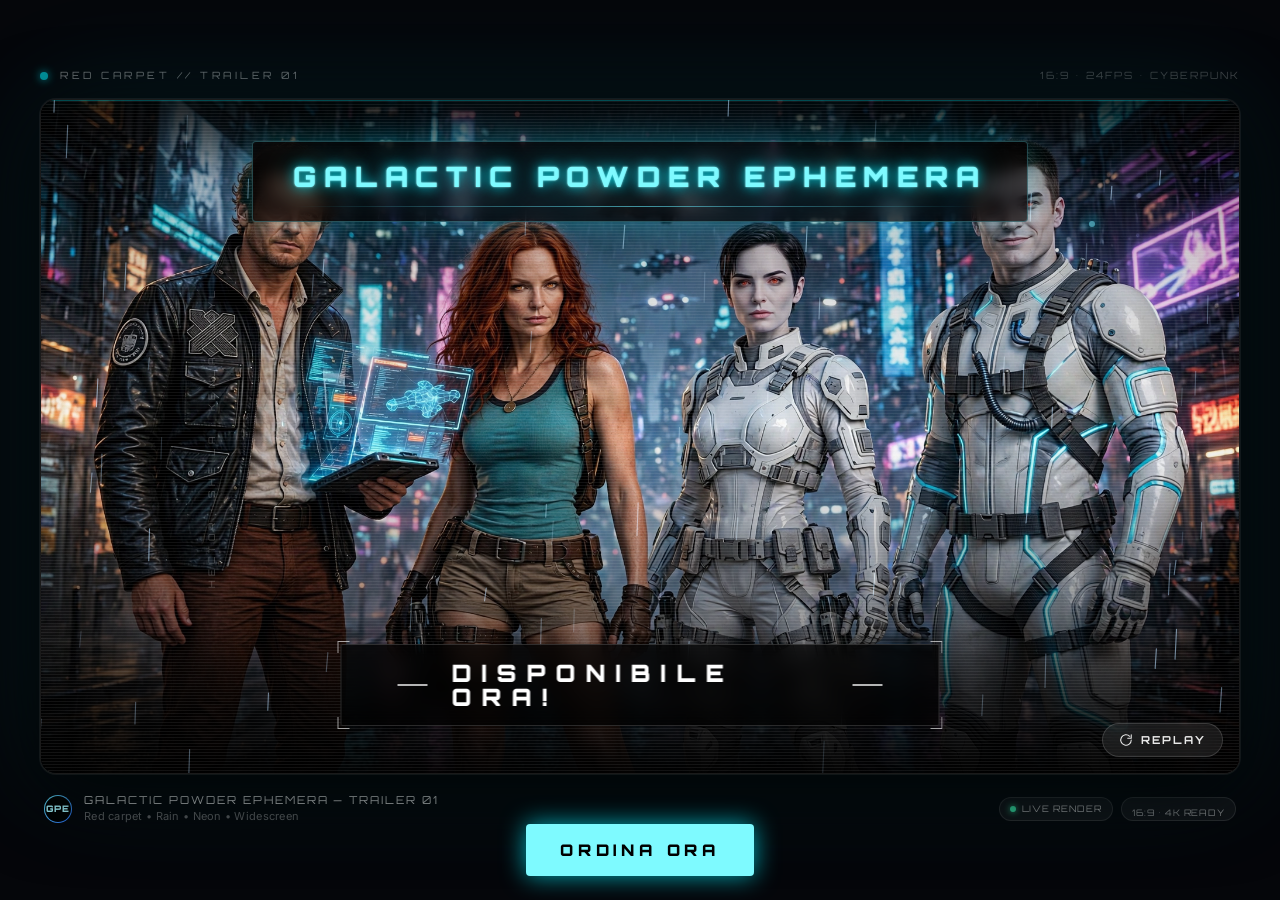
==== commit b27d0c4d: "Landing: bottone ORDINA ORA verso Amazon" ====
--- a/index.html
+++ b/index.html
@@ -51,5 +51,6 @@
 </script>
   <script>(function(){function m(a){var h=a.getAttribute("href");if(!h)return;try{var u=new URL(h,document.baseURI);if((u.protocol==="http:"||u.protocol==="https:")&&u.host!==location.host){a.target="_blank";a.rel="noopener noreferrer";}}catch(e){}}function s(){document.querySelectorAll("a[href]").forEach(m);}if(document.readyState!=="loading"){s();}else{document.addEventListener("DOMContentLoaded",s);}document.addEventListener("click",function(e){var a=e.target&&e.target.closest&&e.target.closest("a[href]");if(a){m(a);}},true);})();</script>
   <script type="application/json" data-clippy-inline-media-manifest="1">{"version":1,"slots":[]}</script>
+  <a id="ordina-ora" href="https://amzn.eu/d/0a1P1SR0" target="_blank" rel="noopener noreferrer" style="position:fixed;left:50%;bottom:24px;transform:translateX(-50%);z-index:1000;padding:14px 34px;font-family:'Orbitron',sans-serif;font-weight:900;font-size:16px;letter-spacing:0.3em;color:#000;background:#7efaff;border-radius:4px;box-shadow:0 0 24px rgba(0,240,255,0.7);text-decoration:none;white-space:nowrap">ORDINA ORA</a>
 </body>
 </html>
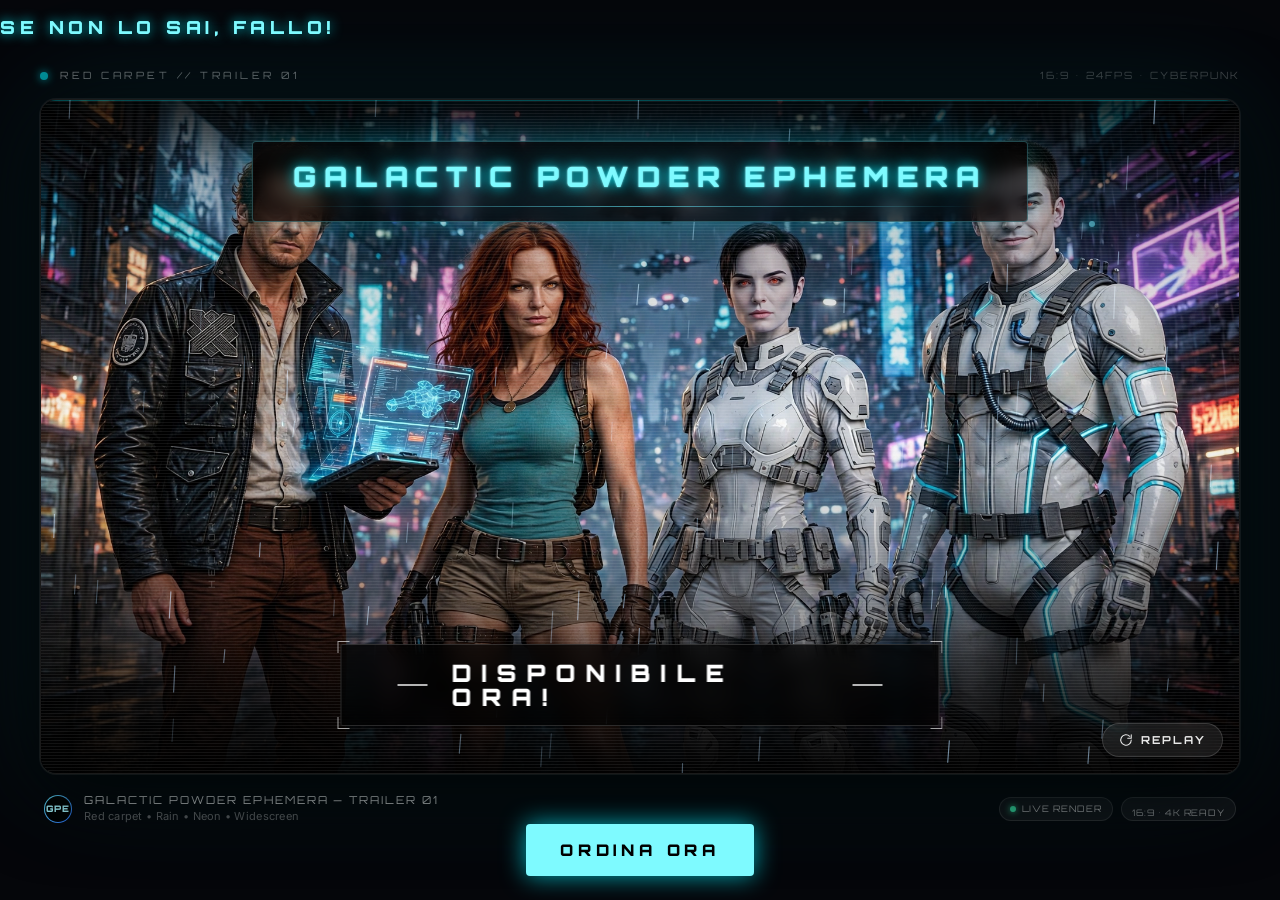
==== commit 1000d5ba: "Landing: scritta scorrevole 'SE NON LO SAI, FALLO!' che porta allo shop (versione precedente)" ====
--- a/index.html
+++ b/index.html
@@ -52,5 +52,7 @@
   <script>(function(){function m(a){var h=a.getAttribute("href");if(!h)return;try{var u=new URL(h,document.baseURI);if((u.protocol==="http:"||u.protocol==="https:")&&u.host!==location.host){a.target="_blank";a.rel="noopener noreferrer";}}catch(e){}}function s(){document.querySelectorAll("a[href]").forEach(m);}if(document.readyState!=="loading"){s();}else{document.addEventListener("DOMContentLoaded",s);}document.addEventListener("click",function(e){var a=e.target&&e.target.closest&&e.target.closest("a[href]");if(a){m(a);}},true);})();</script>
   <script type="application/json" data-clippy-inline-media-manifest="1">{"version":1,"slots":[]}</script>
   <a id="ordina-ora" href="https://amzn.eu/d/0a1P1SR0" target="_blank" rel="noopener noreferrer" style="position:fixed;left:50%;bottom:24px;transform:translateX(-50%);z-index:1000;padding:14px 34px;font-family:'Orbitron',sans-serif;font-weight:900;font-size:16px;letter-spacing:0.3em;color:#000;background:#7efaff;border-radius:4px;box-shadow:0 0 24px rgba(0,240,255,0.7);text-decoration:none;white-space:nowrap">ORDINA ORA</a>
+  <style>@keyframes se-non-lo-sai{0%{transform:translateX(100vw)}50%{transform:translateX(-100%)}100%{transform:translateX(-100%)}}#se-non-lo-sai{position:fixed;top:14px;left:0;z-index:1001;white-space:nowrap;font-family:'Orbitron',sans-serif;font-weight:900;font-size:18px;letter-spacing:0.25em;color:#7efaff;text-shadow:0 0 12px rgba(0,240,255,0.8);text-decoration:none;cursor:pointer;animation:se-non-lo-sai 6s linear infinite}</style>
+  <a id="se-non-lo-sai" href="shop.html">SE NON LO SAI, FALLO!</a>
 </body>
 </html>
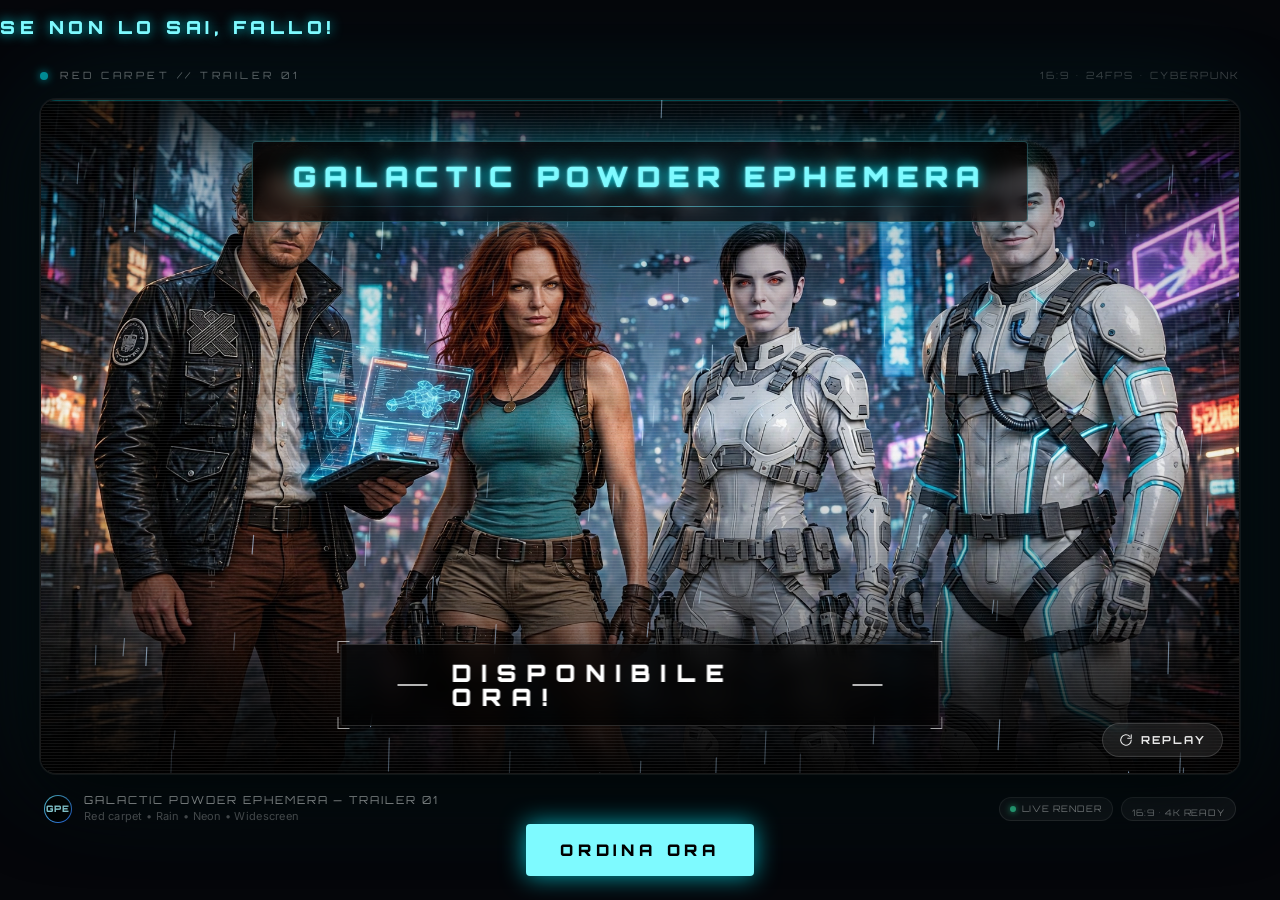
==== commit 8dada6df: "Landing: scritta 'SE NON LO SAI, FALLO!' si ferma 1s al centro" ====
--- a/index.html
+++ b/index.html
@@ -52,7 +52,7 @@
   <script>(function(){function m(a){var h=a.getAttribute("href");if(!h)return;try{var u=new URL(h,document.baseURI);if((u.protocol==="http:"||u.protocol==="https:")&&u.host!==location.host){a.target="_blank";a.rel="noopener noreferrer";}}catch(e){}}function s(){document.querySelectorAll("a[href]").forEach(m);}if(document.readyState!=="loading"){s();}else{document.addEventListener("DOMContentLoaded",s);}document.addEventListener("click",function(e){var a=e.target&&e.target.closest&&e.target.closest("a[href]");if(a){m(a);}},true);})();</script>
   <script type="application/json" data-clippy-inline-media-manifest="1">{"version":1,"slots":[]}</script>
   <a id="ordina-ora" href="https://amzn.eu/d/0a1P1SR0" target="_blank" rel="noopener noreferrer" style="position:fixed;left:50%;bottom:24px;transform:translateX(-50%);z-index:1000;padding:14px 34px;font-family:'Orbitron',sans-serif;font-weight:900;font-size:16px;letter-spacing:0.3em;color:#000;background:#7efaff;border-radius:4px;box-shadow:0 0 24px rgba(0,240,255,0.7);text-decoration:none;white-space:nowrap">ORDINA ORA</a>
-  <style>@keyframes se-non-lo-sai{0%{transform:translateX(100vw)}50%{transform:translateX(-100%)}100%{transform:translateX(-100%)}}#se-non-lo-sai{position:fixed;top:14px;left:0;z-index:1001;white-space:nowrap;font-family:'Orbitron',sans-serif;font-weight:900;font-size:18px;letter-spacing:0.25em;color:#7efaff;text-shadow:0 0 12px rgba(0,240,255,0.8);text-decoration:none;cursor:pointer;animation:se-non-lo-sai 6s linear infinite}</style>
+  <style>@keyframes se-non-lo-sai{0%{transform:translateX(100vw);animation-timing-function:ease-out}25%{transform:translateX(calc(50vw - 50%))}41.667%{transform:translateX(calc(50vw - 50%));animation-timing-function:ease-in}66.667%{transform:translateX(-100%)}100%{transform:translateX(-100%)}}#se-non-lo-sai{position:fixed;top:14px;left:0;z-index:1001;white-space:nowrap;font-family:'Orbitron',sans-serif;font-weight:900;font-size:18px;letter-spacing:0.25em;color:#7efaff;text-shadow:0 0 12px rgba(0,240,255,0.8);text-decoration:none;cursor:pointer;animation:se-non-lo-sai 6s linear infinite}</style>
   <a id="se-non-lo-sai" href="shop.html">SE NON LO SAI, FALLO!</a>
 </body>
 </html>
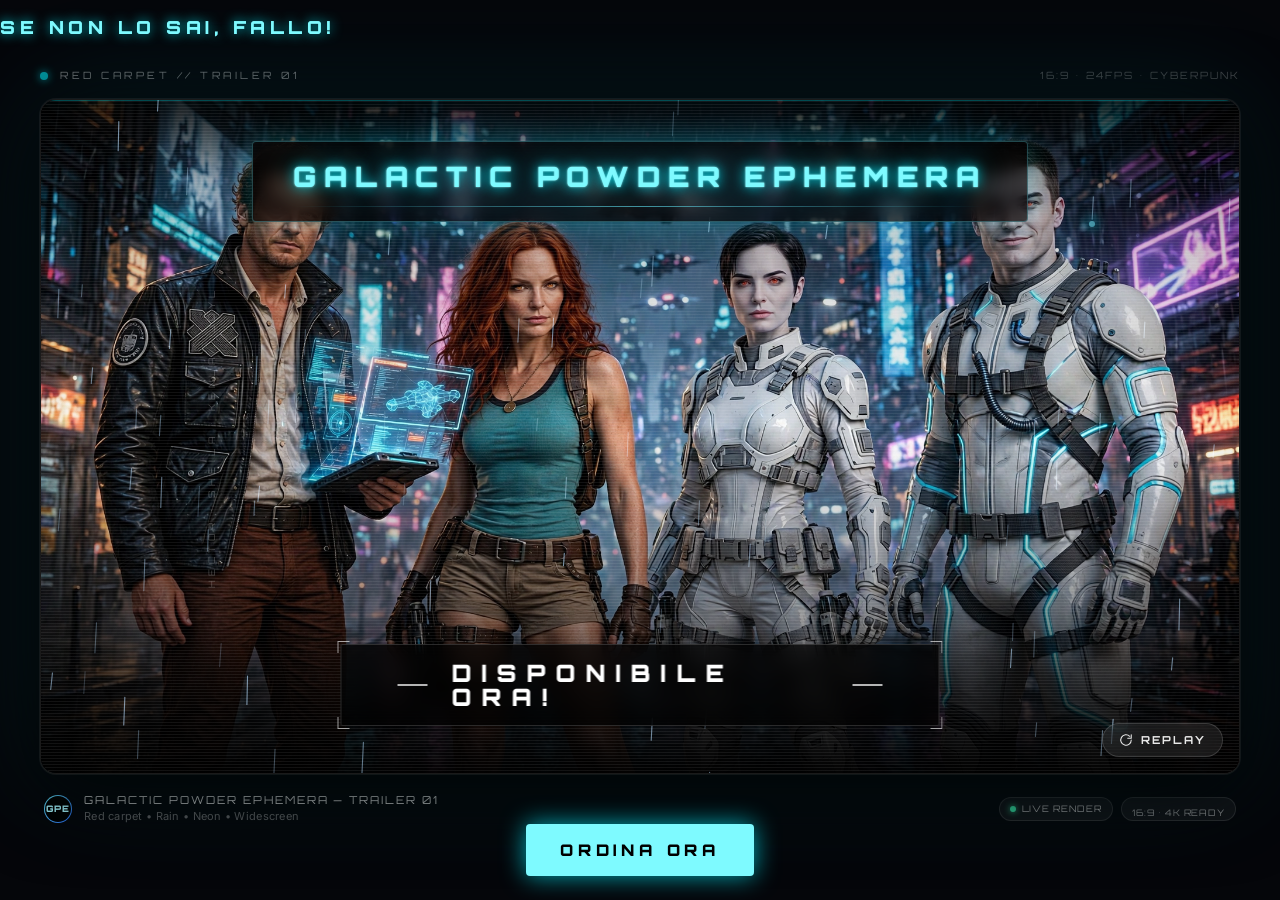
==== commit 31450d3d: "Titolo landing: GALACTIC POWDER" ====
--- a/index.html
+++ b/index.html
@@ -3,7 +3,7 @@
 <head>
   <meta charset="UTF-8">
   <meta name="viewport" content="width=device-width, initial-scale=1">
-  <title>React Artifact</title>
+  <title>GALACTIC POWDER</title>
   <style>*,:after,:before{--tw-border-spacing-x:0;--tw-border-spacing-y:0;--tw-translate-x:0;--tw-translate-y:0;--tw-rotate:0;--tw-skew-x:0;--tw-skew-y:0;--tw-scale-x:1;--tw-scale-y:1;--tw-pan-x: ;--tw-pan-y: ;--tw-pinch-zoom: ;--tw-scroll-snap-strictness:proximity;--tw-gradient-from-position: ;--tw-gradient-via-position: ;--tw-gradient-to-position: ;--tw-ordinal: ;--tw-slashed-zero: ;--tw-numeric-figure: ;--tw-numeric-spacing: ;--tw-numeric-fraction: ;--tw-ring-inset: ;--tw-ring-offset-width:0px;--tw-ring-offset-color:#fff;--tw-ring-color:rgba(59,130,246,.5);--tw-ring-offset-shadow:0 0 #0000;--tw-ring-shadow:0 0 #0000;--tw-shadow:0 0 #0000;--tw-shadow-colored:0 0 #0000;--tw-blur: ;--tw-brightness: ;--tw-contrast: ;--tw-grayscale: ;--tw-hue-rotate: ;--tw-invert: ;--tw-saturate: ;--tw-sepia: ;--tw-drop-shadow: ;--tw-backdrop-blur: ;--tw-backdrop-brightness: ;--tw-backdrop-contrast: ;--tw-backdrop-grayscale: ;--tw-backdrop-hue-rotate: ;--tw-backdrop-invert: ;--tw-backdrop-opacity: ;--tw-backdrop-saturate: ;--tw-backdrop-sepia: ;--tw-contain-size: ;--tw-contain-layout: ;--tw-contain-paint: ;--tw-contain-style: }::backdrop{--tw-border-spacing-x:0;--tw-border-spacing-y:0;--tw-translate-x:0;--tw-translate-y:0;--tw-rotate:0;--tw-skew-x:0;--tw-skew-y:0;--tw-scale-x:1;--tw-scale-y:1;--tw-pan-x: ;--tw-pan-y: ;--tw-pinch-zoom: ;--tw-scroll-snap-strictness:proximity;--tw-gradient-from-position: ;--tw-gradient-via-position: ;--tw-gradient-to-position: ;--tw-ordinal: ;--tw-slashed-zero: ;--tw-numeric-figure: ;--tw-numeric-spacing: ;--tw-numeric-fraction: ;--tw-ring-inset: ;--tw-ring-offset-width:0px;--tw-ring-offset-color:#fff;--tw-ring-color:rgba(59,130,246,.5);--tw-ring-offset-shadow:0 0 #0000;--tw-ring-shadow:0 0 #0000;--tw-shadow:0 0 #0000;--tw-shadow-colored:0 0 #0000;--tw-blur: ;--tw-brightness: ;--tw-contrast: ;--tw-grayscale: ;--tw-hue-rotate: ;--tw-invert: ;--tw-saturate: ;--tw-sepia: ;--tw-drop-shadow: ;--tw-backdrop-blur: ;--tw-backdrop-brightness: ;--tw-backdrop-contrast: ;--tw-backdrop-grayscale: ;--tw-backdrop-hue-rotate: ;--tw-backdrop-invert: ;--tw-backdrop-opacity: ;--tw-backdrop-saturate: ;--tw-backdrop-sepia: ;--tw-contain-size: ;--tw-contain-layout: ;--tw-contain-paint: ;--tw-contain-style: }/*! tailwindcss v3.4.18 | MIT License | https://tailwindcss.com*/*,:after,:before{box-sizing:border-box;border:0 solid #e5e7eb}:after,:before{--tw-content:""}:host,html{line-height:1.5;-webkit-text-size-adjust:100%;-moz-tab-size:4;-o-tab-size:4;tab-size:4;font-family:ui-sans-serif,system-ui,sans-serif,Apple Color Emoji,Segoe UI Emoji,Segoe UI Symbol,Noto Color Emoji;font-feature-settings:normal;font-variation-settings:normal;-webkit-tap-highlight-color:transparent}body{line-height:inherit}hr{height:0;color:inherit;border-top-width:1px}abbr:where([title]){-webkit-text-decoration:underline dotted;text-decoration:underline dotted}h1,h2,h3,h4,h5,h6{font-size:inherit;font-weight:inherit}a{color:inherit;text-decoration:inherit}b,strong{font-weight:bolder}code,kbd,pre,samp{font-family:ui-monospace,SFMono-Regular,Menlo,Monaco,Consolas,Liberation Mono,Courier New,monospace;font-feature-settings:normal;font-variation-settings:normal;font-size:1em}small{font-size:80%}sub,sup{font-size:75%;line-height:0;position:relative;vertical-align:baseline}sub{bottom:-.25em}sup{top:-.5em}table{text-indent:0;border-color:inherit;border-collapse:collapse}button,input,optgroup,select,textarea{font-family:inherit;font-feature-settings:inherit;font-variation-settings:inherit;font-size:100%;font-weight:inherit;line-height:inherit;letter-spacing:inherit;color:inherit;margin:0;padding:0}button,select{text-transform:none}button,input:where([type=button]),input:where([type=reset]),input:where([type=submit]){-webkit-appearance:button;background-color:transparent;background-image:none}:-moz-focusring{outline:auto}:-moz-ui-invalid{box-shadow:none}progress{vertical-align:baseline}::-webkit-inner-spin-button,::-webkit-outer-spin-button{height:auto}[type=search]{-webkit-appearance:textfield;outline-offset:-2px}::-webkit-search-decoration{-webkit-appearance:none}::-webkit-file-upload-button{-webkit-appearance:button;font:inherit}summary{display:list-item}blockquote,dd,dl,figure,h1,h2,h3,h4,h5,h6,hr,p,pre{margin:0}fieldset{margin:0}fieldset,legend{padding:0}menu,ol,ul{list-style:none;margin:0;padding:0}dialog{padding:0}textarea{resize:vertical}input::-moz-placeholder,textarea::-moz-placeholder{opacity:1;color:#9ca3af}input::placeholder,textarea::placeholder{opacity:1;color:#9ca3af}[role=button],button{cursor:pointer}:disabled{cursor:default}audio,canvas,embed,iframe,img,object,svg,video{display:block;vertical-align:middle}img,video{max-width:100%;height:auto}[hidden]:where(:not([hidden=until-found])){display:none}.container{width:100%}@media (min-width:640px){.container{max-width:640px}}@media (min-width:768px){.container{max-width:768px}}@media (min-width:1024px){.container{max-width:1024px}}@media (min-width:1280px){.container{max-width:1280px}}@media (min-width:1536px){.container{max-width:1536px}}.pointer-events-none{pointer-events:none}.visible{visibility:visible}.fixed{position:fixed}.absolute{position:absolute}.relative{position:relative}.inset-0{inset:0}.inset-x-0{left:0;right:0}.-bottom-1{bottom:-.25rem}.-bottom-\[40\%\]{bottom:-40%}.-left-1{left:-.25rem}.-right-1{right:-.25rem}.-top-1{top:-.25rem}.-top-\[40\%\]{top:-40%}.bottom-0{bottom:0}.bottom-3{bottom:.75rem}.bottom-\[8\%\]{bottom:8%}.left-1\/2{left:50%}.left-3{left:.75rem}.left-\[20\%\]{left:20%}.right-3{right:.75rem}.right-\[12\%\]{right:12%}.right-\[15\%\]{right:15%}.top-0{top:0}.top-1\/2{top:50%}.top-\[18\%\]{top:18%}.top-\[22\%\]{top:22%}.top-\[7\%\]{top:7%}.-z-10{z-index:-10}.z-20{z-index:20}.mt-0\.5{margin-top:.125rem}.mt-1\.5{margin-top:.375rem}.flex{display:flex}.hidden{display:none}.aspect-\[16\/9\]{aspect-ratio:16/9}.h-1{height:.25rem}.h-1\.5{height:.375rem}.h-2{height:.5rem}.h-3{height:.75rem}.h-6{height:1.5rem}.h-\[12\%\]{height:12%}.h-\[1px\]{height:1px}.h-\[22\%\]{height:22%}.h-\[28px\]{height:28px}.h-\[2px\]{height:2px}.h-\[60\%\]{height:60%}.h-\[80\%\]{height:80%}.h-full{height:100%}.min-h-screen{min-height:100vh}.w-1{width:.25rem}.w-1\.5{width:.375rem}.w-2{width:.5rem}.w-3{width:.75rem}.w-8{width:2rem}.w-\[120\%\]{width:120%}.w-\[28px\]{width:28px}.w-\[60\%\]{width:60%}.w-\[88\%\]{width:88%}.w-\[92\%\]{width:92%}.w-full{width:100%}.max-w-\[1600px\]{max-width:1600px}.origin-center{transform-origin:center}.-translate-x-1\/2{--tw-translate-x:-50%}.-translate-x-1\/2,.-translate-y-1\/2{transform:translate(var(--tw-translate-x),var(--tw-translate-y)) rotate(var(--tw-rotate)) skewX(var(--tw-skew-x)) skewY(var(--tw-skew-y)) scaleX(var(--tw-scale-x)) scaleY(var(--tw-scale-y))}.-translate-y-1\/2{--tw-translate-y:-50%}.-rotate-90{--tw-rotate:-90deg}.-rotate-90,.transform{transform:translate(var(--tw-translate-x),var(--tw-translate-y)) rotate(var(--tw-rotate)) skewX(var(--tw-skew-x)) skewY(var(--tw-skew-y)) scaleX(var(--tw-scale-x)) scaleY(var(--tw-scale-y))}@keyframes pulse{50%{opacity:.5}}.animate-pulse{animation:pulse 2s cubic-bezier(.4,0,.6,1) infinite}.flex-col{flex-direction:column}.items-start{align-items:flex-start}.items-center{align-items:center}.justify-center{justify-content:center}.justify-between{justify-content:space-between}.gap-1\.5{gap:.375rem}.gap-2{gap:.5rem}.gap-3{gap:.75rem}.gap-4{gap:1rem}.gap-5{gap:1.25rem}.overflow-hidden{overflow:hidden}.overflow-x-clip{overflow-x:clip}.whitespace-nowrap{white-space:nowrap}.rounded-\[10px\]{border-radius:10px}.rounded-\[2px\]{border-radius:2px}.rounded-\[4px\]{border-radius:4px}.rounded-full{border-radius:9999px}.border{border-width:1px}.border-b{border-bottom-width:1px}.border-l{border-left-width:1px}.border-r{border-right-width:1px}.border-t{border-top-width:1px}.border-cyan-300\/30{border-color:rgba(103,232,249,.3)}.border-white\/10{border-color:hsla(0,0%,100%,.1)}.border-white\/15{border-color:hsla(0,0%,100%,.15)}.border-white\/60{border-color:hsla(0,0%,100%,.6)}.bg-\[\#05060a\]{--tw-bg-opacity:1;background-color:rgb(5 6 10/var(--tw-bg-opacity,1))}.bg-\[\#0a0d14\]{--tw-bg-opacity:1;background-color:rgb(10 13 20/var(--tw-bg-opacity,1))}.bg-\[var\(--cyan\)\]{background-color:var(--cyan)}.bg-black{--tw-bg-opacity:1;background-color:rgb(0 0 0/var(--tw-bg-opacity,1))}.bg-black\/65{background-color:rgba(0,0,0,.65)}.bg-black\/75{background-color:rgba(0,0,0,.75)}.bg-cyan-300{--tw-bg-opacity:1;background-color:rgb(103 232 249/var(--tw-bg-opacity,1))}.bg-emerald-400{--tw-bg-opacity:1;background-color:rgb(52 211 153/var(--tw-bg-opacity,1))}.bg-white\/5{background-color:hsla(0,0%,100%,.05)}.bg-white\/70{background-color:hsla(0,0%,100%,.7)}.bg-white\/80{background-color:hsla(0,0%,100%,.8)}.bg-white\/\[0\.08\]{background-color:hsla(0,0%,100%,.08)}.bg-\[radial-gradient\(120\%_90\%_at_50\%_40\%\2c transparent_40\%\2c rgba\(0\2c 0\2c 0\2c 0\.55\)_100\%\)\]{background-image:radial-gradient(120% 90% at 50% 40%,transparent 40%,rgba(0,0,0,.55) 100%)}.bg-\[radial-gradient\(50\%_50\%_at_50\%_50\%\2c rgba\(168\2c 85\2c 247\2c 0\.12\)\2c transparent_70\%\)\]{background-image:radial-gradient(50% 50% at 50% 50%,rgba(168,85,247,.12),transparent 70%)}.bg-\[radial-gradient\(60\%_80\%_at_50\%_0\%\2c rgba\(0\2c 240\2c 255\2c 0\.12\)\2c transparent_70\%\)\]{background-image:radial-gradient(60% 80% at 50% 0,rgba(0,240,255,.12),transparent 70%)}.bg-gradient-to-b{background-image:linear-gradient(to bottom,var(--tw-gradient-stops))}.bg-gradient-to-br{background-image:linear-gradient(to bottom right,var(--tw-gradient-stops))}.bg-gradient-to-r{background-image:linear-gradient(to right,var(--tw-gradient-stops))}.bg-gradient-to-t{background-image:linear-gradient(to top,var(--tw-gradient-stops))}.from-black\/30{--tw-gradient-from:rgba(0,0,0,.3) var(--tw-gradient-from-position);--tw-gradient-to:transparent var(--tw-gradient-to-position);--tw-gradient-stops:var(--tw-gradient-from),var(--tw-gradient-to)}.from-black\/80{--tw-gradient-from:rgba(0,0,0,.8) var(--tw-gradient-from-position);--tw-gradient-to:transparent var(--tw-gradient-to-position);--tw-gradient-stops:var(--tw-gradient-from),var(--tw-gradient-to)}.from-black\/90{--tw-gradient-from:rgba(0,0,0,.9) var(--tw-gradient-from-position);--tw-gradient-to:transparent var(--tw-gradient-to-position);--tw-gradient-stops:var(--tw-gradient-from),var(--tw-gradient-to)}.from-cyan-300{--tw-gradient-from:#67e8f9 var(--tw-gradient-from-position);--tw-gradient-to:rgba(103,232,249,0) var(--tw-gradient-to-position);--tw-gradient-stops:var(--tw-gradient-from),var(--tw-gradient-to)}.from-transparent{--tw-gradient-from:transparent var(--tw-gradient-from-position);--tw-gradient-to:transparent var(--tw-gradient-to-position);--tw-gradient-stops:var(--tw-gradient-from),var(--tw-gradient-to)}.via-cyan-300\/60{--tw-gradient-to:rgba(103,232,249,0) var(--tw-gradient-to-position);--tw-gradient-stops:var(--tw-gradient-from),rgba(103,232,249,.6) var(--tw-gradient-via-position),var(--tw-gradient-to)}.via-transparent{--tw-gradient-to:transparent var(--tw-gradient-to-position);--tw-gradient-stops:var(--tw-gradient-from),transparent var(--tw-gradient-via-position),var(--tw-gradient-to)}.via-white\/10{--tw-gradient-to:hsla(0,0%,100%,0) var(--tw-gradient-to-position);--tw-gradient-stops:var(--tw-gradient-from),hsla(0,0%,100%,.1) var(--tw-gradient-via-position),var(--tw-gradient-to)}.to-black\/70{--tw-gradient-to:rgba(0,0,0,.7) var(--tw-gradient-to-position)}.to-blue-600{--tw-gradient-to:#2563eb var(--tw-gradient-to-position)}.to-transparent{--tw-gradient-to:transparent var(--tw-gradient-to-position)}.object-cover{-o-object-fit:cover;object-fit:cover}.p-\[1px\]{padding:1px}.px-1{padding-left:.25rem;padding-right:.25rem}.px-2\.5{padding-left:.625rem;padding-right:.625rem}.px-3{padding-left:.75rem;padding-right:.75rem}.px-3\.5{padding-left:.875rem;padding-right:.875rem}.px-5{padding-left:1.25rem;padding-right:1.25rem}.px-6{padding-left:1.5rem;padding-right:1.5rem}.py-2{padding-top:.5rem;padding-bottom:.5rem}.py-2\.5{padding-top:.625rem;padding-bottom:.625rem}.py-4{padding-top:1rem;padding-bottom:1rem}.pb-6{padding-bottom:1.5rem}.text-center{text-align:center}.text-\[10px\]{font-size:10px}.text-\[11px\]{font-size:11px}.text-\[14px\]{font-size:14px}.text-\[9px\]{font-size:9px}.font-black{font-weight:900}.font-bold{font-weight:700}.leading-none{line-height:1}.leading-tight{line-height:1.25}.tracking-\[0\.18em\]{letter-spacing:.18em}.tracking-\[0\.2em\]{letter-spacing:.2em}.tracking-\[0\.32em\]{letter-spacing:.32em}.tracking-\[0\.35em\]{letter-spacing:.35em}.tracking-\[0\.5em\]{letter-spacing:.5em}.tracking-wide{letter-spacing:.025em}.tracking-widest{letter-spacing:.1em}.text-cyan-200{--tw-text-opacity:1;color:rgb(165 243 252/var(--tw-text-opacity,1))}.text-white{--tw-text-opacity:1;color:rgb(255 255 255/var(--tw-text-opacity,1))}.text-white\/25{color:hsla(0,0%,100%,.25)}.text-white\/35{color:hsla(0,0%,100%,.35)}.text-white\/40{color:hsla(0,0%,100%,.4)}.text-white\/50{color:hsla(0,0%,100%,.5)}.text-white\/60{color:hsla(0,0%,100%,.6)}.text-white\/70{color:hsla(0,0%,100%,.7)}.text-white\/80{color:hsla(0,0%,100%,.8)}.text-white\/90{color:hsla(0,0%,100%,.9)}.opacity-0{opacity:0}.opacity-30{opacity:.3}.opacity-60{opacity:.6}.opacity-\[0\.07\]{opacity:.07}.mix-blend-screen{mix-blend-mode:screen}.shadow-\[0_0_0_1px_rgba\(255\2c 255\2c 255\2c 0\.06\)\2c 0_20px_80px_rgba\(0\2c 0\2c 0\2c 0\.9\)\2c 0_0_120px_rgba\(0\2c 240\2c 255\2c 0\.12\)\]{--tw-shadow:0 0 0 1px hsla(0,0%,100%,.06),0 20px 80px rgba(0,0,0,.9),0 0 120px rgba(0,240,255,.12);--tw-shadow-colored:0 0 0 1px var(--tw-shadow-color),0 20px 80px var(--tw-shadow-color),0 0 120px var(--tw-shadow-color);box-shadow:var(--tw-ring-offset-shadow,0 0 #0000),var(--tw-ring-shadow,0 0 #0000),var(--tw-shadow)}.shadow-\[0_0_12px_2px_rgba\(0\2c 240\2c 255\2c 0\.9\)\]{--tw-shadow:0 0 12px 2px rgba(0,240,255,.9);--tw-shadow-colored:0 0 12px 2px var(--tw-shadow-color)}.shadow-\[0_0_12px_2px_rgba\(0\2c 240\2c 255\2c 0\.9\)\],.shadow-\[0_0_12px_var\(--cyan\)\]{box-shadow:var(--tw-ring-offset-shadow,0 0 #0000),var(--tw-ring-shadow,0 0 #0000),var(--tw-shadow)}.shadow-\[0_0_12px_var\(--cyan\)\]{--tw-shadow:0 0 12px var(--cyan);--tw-shadow-colored:0 0 12px var(--tw-shadow-color)}.shadow-\[0_0_30px_rgba\(0\2c 240\2c 255\2c 0\.25\)\]{--tw-shadow:0 0 30px rgba(0,240,255,.25);--tw-shadow-colored:0 0 30px var(--tw-shadow-color)}.shadow-\[0_0_30px_rgba\(0\2c 240\2c 255\2c 0\.25\)\],.shadow-\[0_0_6px_\#34d399\]{box-shadow:var(--tw-ring-offset-shadow,0 0 #0000),var(--tw-ring-shadow,0 0 #0000),var(--tw-shadow)}.shadow-\[0_0_6px_\#34d399\]{--tw-shadow:0 0 6px #34d399;--tw-shadow-colored:0 0 6px var(--tw-shadow-color)}.shadow-\[0_0_8px_var\(--cyan\)\]{--tw-shadow:0 0 8px var(--cyan);--tw-shadow-colored:0 0 8px var(--tw-shadow-color);box-shadow:var(--tw-ring-offset-shadow,0 0 #0000),var(--tw-ring-shadow,0 0 #0000),var(--tw-shadow)}.blur{--tw-blur:blur(8px)}.blur,.blur-\[0\.5px\]{filter:var(--tw-blur) var(--tw-brightness) var(--tw-contrast) var(--tw-grayscale) var(--tw-hue-rotate) var(--tw-invert) var(--tw-saturate) var(--tw-sepia) var(--tw-drop-shadow)}.blur-\[0\.5px\]{--tw-blur:blur(0.5px)}.filter{filter:var(--tw-blur) var(--tw-brightness) var(--tw-contrast) var(--tw-grayscale) var(--tw-hue-rotate) var(--tw-invert) var(--tw-saturate) var(--tw-sepia) var(--tw-drop-shadow)}.backdrop-blur-\[10px\]{--tw-backdrop-blur:blur(10px)}.backdrop-blur-\[10px\],.backdrop-blur-\[8px\]{backdrop-filter:var(--tw-backdrop-blur) var(--tw-backdrop-brightness) var(--tw-backdrop-contrast) var(--tw-backdrop-grayscale) var(--tw-backdrop-hue-rotate) var(--tw-backdrop-invert) var(--tw-backdrop-opacity) var(--tw-backdrop-saturate) var(--tw-backdrop-sepia)}.backdrop-blur-\[8px\]{--tw-backdrop-blur:blur(8px)}.backdrop-blur-md{--tw-backdrop-blur:blur(12px);backdrop-filter:var(--tw-backdrop-blur) var(--tw-backdrop-brightness) var(--tw-backdrop-contrast) var(--tw-backdrop-grayscale) var(--tw-backdrop-hue-rotate) var(--tw-backdrop-invert) var(--tw-backdrop-opacity) var(--tw-backdrop-saturate) var(--tw-backdrop-sepia)}.transition-all{transition-property:all;transition-timing-function:cubic-bezier(.4,0,.2,1);transition-duration:.15s}.transition-transform{transition-property:transform;transition-timing-function:cubic-bezier(.4,0,.2,1);transition-duration:.15s}.duration-300{transition-duration:.3s}.duration-500{transition-duration:.5s}.ease-in-out{transition-timing-function:cubic-bezier(.4,0,.2,1)}#root,body,html{min-height:100%}body{margin:0;font-family:ui-sans-serif,system-ui,-apple-system,BlinkMacSystemFont,Segoe UI,sans-serif}[role=button]:not([aria-disabled=true]),button:not(:disabled),label[for],select:not(:disabled),summary{cursor:pointer}.hover\:scale-\[1\.03\]:hover{--tw-scale-x:1.03;--tw-scale-y:1.03;transform:translate(var(--tw-translate-x),var(--tw-translate-y)) rotate(var(--tw-rotate)) skewX(var(--tw-skew-x)) skewY(var(--tw-skew-y)) scaleX(var(--tw-scale-x)) scaleY(var(--tw-scale-y))}.hover\:bg-white\/\[0\.14\]:hover{background-color:hsla(0,0%,100%,.14)}.active\:scale-\[0\.98\]:active{--tw-scale-x:0.98;--tw-scale-y:0.98}.active\:scale-\[0\.98\]:active,.group:hover .group-hover\:rotate-180{transform:translate(var(--tw-translate-x),var(--tw-translate-y)) rotate(var(--tw-rotate)) skewX(var(--tw-skew-x)) skewY(var(--tw-skew-y)) scaleX(var(--tw-scale-x)) scaleY(var(--tw-scale-y))}.group:hover .group-hover\:rotate-180{--tw-rotate:180deg}@media (min-width:768px){.md\:bottom-4{bottom:1rem}.md\:bottom-\[7\%\]{bottom:7%}.md\:left-5{left:1.25rem}.md\:right-4{right:1rem}.md\:top-\[6\%\]{top:6%}.md\:mt-2{margin-top:.5rem}.md\:block{display:block}.md\:flex{display:flex}.md\:w-auto{width:auto}.md\:flex-row{flex-direction:row}.md\:items-center{align-items:center}.md\:gap-6{gap:1.5rem}.md\:rounded-\[16px\]{border-radius:16px}.md\:px-10{padding-left:2.5rem;padding-right:2.5rem}.md\:px-14{padding-left:3.5rem;padding-right:3.5rem}.md\:px-4{padding-left:1rem;padding-right:1rem}.md\:py-3\.5{padding-top:.875rem;padding-bottom:.875rem}.md\:py-4{padding-top:1rem;padding-bottom:1rem}.md\:text-\[11px\]{font-size:11px}.md\:text-\[20px\]{font-size:20px}.md\:text-\[22px\]{font-size:22px}.md\:tracking-\[0\.28em\]{letter-spacing:.28em}.md\:tracking-\[0\.42em\]{letter-spacing:.42em}.md\:opacity-100{opacity:1}}@media (min-width:1024px){.lg\:text-\[24px\]{font-size:24px}.lg\:text-\[28px\]{font-size:28px}}</style>
 </head>
 <body>
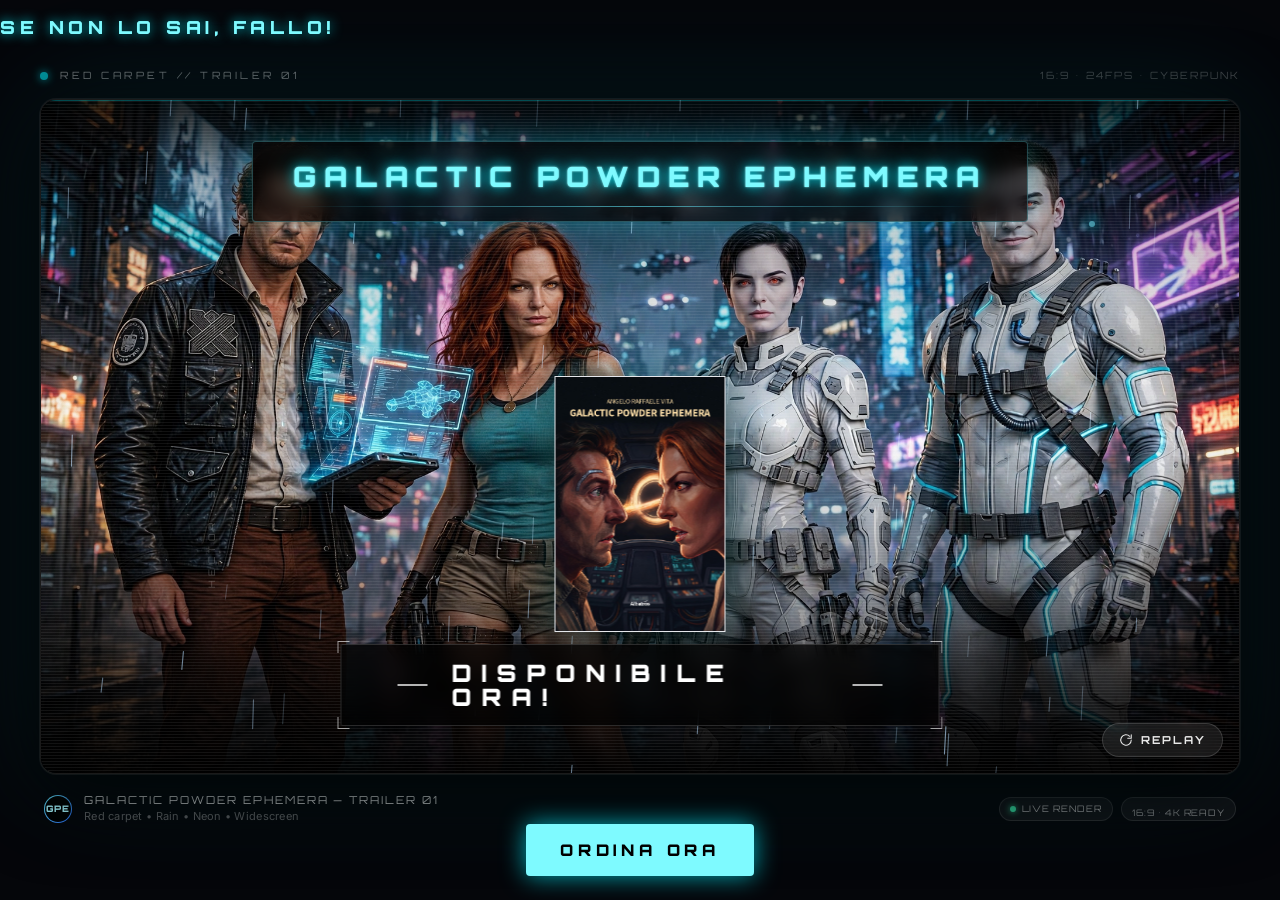
==== commit 11f9fb82: "Landing: copertina del libro sopra DISPONIBILE ORA a fine animazione Co-Authored-By: Claude Sonnet 5" ====
--- a/index.html
+++ b/index.html
@@ -47,7 +47,7 @@
           99% { opacity: 0; visibility: visible; }
           100% { opacity: 0; visibility: hidden; }
         }
-      `}),te("div",{className:"w-full max-w-[1600px] px-6 md:px-10 py-4 flex items-center justify-between opacity-60",children:[te("div",{className:"flex items-center gap-3",children:[X("div",{className:"w-2 h-2 rounded-full bg-[var(--cyan)] shadow-[0_0_8px_var(--cyan)] animate-pulse"}),X("span",{className:"orbitron text-[10px] tracking-[0.35em] text-white/70",children:"RED CARPET // TRAILER 01"})]}),X("span",{className:"orbitron text-[10px] tracking-[0.2em] text-white/40",children:"16:9 • 24FPS • CYBERPUNK"})]}),te("div",{className:"w-full max-w-[1600px] px-3 md:px-10 pb-6 flex flex-col items-center gap-5",children:[te("div",{ref:r,className:"relative w-full aspect-[16/9] overflow-hidden rounded-[10px] md:rounded-[16px] bg-black border border-white/10 shadow-[0_0_0_1px_rgba(255,255,255,0.06),0_20px_80px_rgba(0,0,0,0.9),0_0_120px_rgba(0,240,255,0.12)]",children:[X("div",{className:"absolute inset-0 bg-[#0a0d14]"}),X("img",{src:_o,alt:"Galactic Powder Ephemera cast",className:"absolute inset-0 w-full h-full object-cover",draggable:!1}),X("div",{className:"absolute inset-0 flex pointer-events-none",style:{zIndex:2},children:[0,1,2,3].map((l)=>{let u=l<2,o=l*0.2;return X("div",{className:"relative h-full overflow-hidden",style:{width:"25%",animation:`${u?"slideFromLeft":"slideFromRight"} 0.9s cubic-bezier(0.16,1,0.3,1) ${o}s both, sliceFadeOut 0.4s ease ${o+1.2}s both`,willChange:"transform",borderRight:l!==3?"1px solid rgba(255,255,255,0.06)":void 0,backgroundImage:`url(${_o})`,backgroundSize:"400% 100%",backgroundPosition:`${l/3*100}% 50%`,backgroundRepeat:"no-repeat"},children:X("div",{className:"absolute inset-0 bg-gradient-to-r from-transparent via-white/10 to-transparent opacity-0",style:{animation:`fadeInUp 0.6s ease ${o+0.7}s both`}})},l)})}),X("div",{className:"pointer-events-none absolute inset-0 bg-[radial-gradient(120%_90%_at_50%_40%,transparent_40%,rgba(0,0,0,0.55)_100%)]"}),X("div",{className:"pointer-events-none absolute inset-0 bg-gradient-to-b from-black/30 via-transparent to-black/70"}),X("div",{className:"pointer-events-none absolute top-0 inset-x-0 h-[12%] bg-gradient-to-b from-black/80 to-transparent"}),X("div",{className:"pointer-events-none absolute bottom-0 inset-x-0 h-[22%] bg-gradient-to-t from-black/90 to-transparent"}),X("div",{className:"pointer-events-none absolute inset-0 opacity-[0.07] mix-blend-screen",style:{backgroundImage:"repeating-linear-gradient(0deg, transparent 0 2px, white 2px 3px)"}}),X("div",{className:"pointer-events-none absolute inset-0 overflow-hidden opacity-30",children:X("div",{className:"w-full h-[1px] bg-[var(--cyan)] shadow-[0_0_12px_var(--cyan)]",style:{animation:"scanMove 6s linear infinite"}})}),X("canvas",{ref:n,className:"absolute inset-0 w-full h-full pointer-events-none",style:{mixBlendMode:"screen"}}),X("div",{className:"absolute top-[7%] md:top-[6%] left-1/2 -translate-x-1/2 w-[92%] md:w-auto flex justify-center pointer-events-none",children:te("div",{className:"px-5 md:px-10 py-2.5 md:py-3.5 bg-black/65 backdrop-blur-[8px] border border-cyan-300/30 rounded-[4px] shadow-[0_0_30px_rgba(0,240,255,0.25)]",style:{animation:"fadeInUp 0.7s cubic-bezier(0.16,1,0.3,1) 1s both"},children:[X("h1",{className:"orbitron font-black tracking-[0.18em] md:tracking-[0.28em] text-[11px] xs:text-[13px] md:text-[22px] lg:text-[28px] whitespace-nowrap text-center",style:{color:"#7efaff",textShadow:"0 0 12px rgba(0,240,255,0.9), 0 0 32px rgba(0,240,255,0.6), 0 0 2px rgba(255,255,255,0.9)"},children:"GALACTIC POWDER EPHEMERA"}),X("div",{className:"mt-1.5 md:mt-2 h-[1px] w-full bg-gradient-to-r from-transparent via-cyan-300/60 to-transparent"})]})}),X("div",{className:"absolute bottom-[8%] md:bottom-[7%] left-1/2 -translate-x-1/2 w-[88%] md:w-auto flex justify-center pointer-events-none",children:te("div",{className:"relative px-6 md:px-14 py-2.5 md:py-4 bg-black/75 backdrop-blur-[10px] border border-white/15 rounded-[2px] flex items-center gap-4 md:gap-6",style:{animation:"fadeInUp 0.7s cubic-bezier(0.16,1,0.3,1) 1.5s both"},children:[X("div",{className:"hidden md:block w-8 h-[2px] bg-white/70"}),X("span",{className:"orbitron font-black tracking-[0.32em] md:tracking-[0.42em] text-[14px] md:text-[20px] lg:text-[24px] text-white leading-none",children:"DISPONIBILE ORA!"}),X("div",{className:"hidden md:block w-8 h-[2px] bg-white/70"}),X("div",{className:"absolute -top-1 -left-1 w-3 h-3 border-t border-l border-white/60"}),X("div",{className:"absolute -top-1 -right-1 w-3 h-3 border-t border-r border-white/60"}),X("div",{className:"absolute -bottom-1 -left-1 w-3 h-3 border-b border-l border-white/60"}),X("div",{className:"absolute -bottom-1 -right-1 w-3 h-3 border-b border-r border-white/60"})]})}),X("div",{className:"pointer-events-none absolute top-[18%] right-[12%] w-1.5 h-1.5 rounded-full bg-cyan-300 shadow-[0_0_12px_2px_rgba(0,240,255,0.9)] opacity-60",style:{animation:"vignettePulse 2.5s ease-in-out infinite"}}),X("div",{className:"pointer-events-none absolute top-[22%] right-[15%] w-1 h-1 rounded-full bg-white/80 blur-[0.5px]"}),te("button",{onClick:()=>t((l)=>l+1),className:"group absolute right-3 md:right-4 bottom-3 md:bottom-4 z-20 flex items-center gap-2 px-3.5 md:px-4 py-2 rounded-full bg-white/[0.08] hover:bg-white/[0.14] border border-white/15 backdrop-blur-md transition-all duration-300 hover:scale-[1.03] active:scale-[0.98]","aria-label":"Replay trailer",children:[X("svg",{width:"14",height:"14",viewBox:"0 0 24 24",fill:"none",className:"text-white/90 group-hover:rotate-180 transition-transform duration-500",children:X("path",{d:"M21 12a9 9 0 1 1-2.64-6.36M21 3v6h-6",stroke:"currentColor",strokeWidth:"1.8",strokeLinecap:"round",strokeLinejoin:"round"})}),X("span",{className:"orbitron text-[10px] md:text-[11px] tracking-[0.18em] font-bold text-white/90",children:"REPLAY"})]}),X("div",{className:"absolute left-3 md:left-5 top-1/2 -translate-y-1/2 -rotate-90 origin-center hidden md:flex pointer-events-none opacity-0 md:opacity-100",children:X("span",{className:"orbitron text-[9px] tracking-[0.5em] text-white/25",children:"HECTOR • SHEILA • KENLA • JOYL"})})]},e),te("div",{className:"w-full flex flex-col md:flex-row items-start md:items-center justify-between gap-3 px-1",children:[te("div",{className:"flex items-center gap-3",children:[X("div",{className:"w-[28px] h-[28px] rounded-full bg-gradient-to-br from-cyan-300 to-blue-600 p-[1px]",children:X("div",{className:"w-full h-full rounded-full bg-black flex items-center justify-center",children:X("span",{className:"orbitron text-[9px] font-black tracking-widest text-cyan-200",children:"GPE"})})}),te("div",{className:"leading-tight",children:[X("p",{className:"orbitron text-[11px] tracking-[0.18em] text-white/80",children:"GALACTIC POWDER EPHEMERA — TRAILER 01"}),X("p",{className:"text-[11px] text-white/35 tracking-wide mt-0.5",children:"Red carpet • Rain • Neon • Widescreen"})]})]}),te("div",{className:"flex items-center gap-2",children:[te("div",{className:"h-6 px-2.5 rounded-full bg-white/5 border border-white/10 flex items-center gap-1.5",children:[X("div",{className:"w-1.5 h-1.5 rounded-full bg-emerald-400 shadow-[0_0_6px_#34d399]"}),X("span",{className:"orbitron text-[9px] tracking-widest text-white/60",children:"LIVE RENDER"})]}),X("div",{className:"h-6 px-2.5 rounded-full bg-white/5 border border-white/10",children:X("span",{className:"orbitron text-[9px] tracking-widest text-white/50",children:"16:9 • 4K READY"})})]})]})]}),te("div",{className:"pointer-events-none fixed inset-0 -z-10",children:[X("div",{className:"absolute -top-[40%] left-1/2 -translate-x-1/2 w-[120%] h-[80%] bg-[radial-gradient(60%_80%_at_50%_0%,rgba(0,240,255,0.12),transparent_70%)]"}),X("div",{className:"absolute -bottom-[40%] left-[20%] w-[60%] h-[60%] bg-[radial-gradient(50%_50%_at_50%_50%,rgba(168,85,247,0.12),transparent_70%)]"})]})]})}Ga.createRoot(document.getElementById("root")).render(X(Aa.default.StrictMode,{children:X($o,{})}));
+      `}),te("div",{className:"w-full max-w-[1600px] px-6 md:px-10 py-4 flex items-center justify-between opacity-60",children:[te("div",{className:"flex items-center gap-3",children:[X("div",{className:"w-2 h-2 rounded-full bg-[var(--cyan)] shadow-[0_0_8px_var(--cyan)] animate-pulse"}),X("span",{className:"orbitron text-[10px] tracking-[0.35em] text-white/70",children:"RED CARPET // TRAILER 01"})]}),X("span",{className:"orbitron text-[10px] tracking-[0.2em] text-white/40",children:"16:9 • 24FPS • CYBERPUNK"})]}),te("div",{className:"w-full max-w-[1600px] px-3 md:px-10 pb-6 flex flex-col items-center gap-5",children:[te("div",{ref:r,className:"relative w-full aspect-[16/9] overflow-hidden rounded-[10px] md:rounded-[16px] bg-black border border-white/10 shadow-[0_0_0_1px_rgba(255,255,255,0.06),0_20px_80px_rgba(0,0,0,0.9),0_0_120px_rgba(0,240,255,0.12)]",children:[X("div",{className:"absolute inset-0 bg-[#0a0d14]"}),X("img",{src:_o,alt:"Galactic Powder Ephemera cast",className:"absolute inset-0 w-full h-full object-cover",draggable:!1}),X("div",{className:"absolute inset-0 flex pointer-events-none",style:{zIndex:2},children:[0,1,2,3].map((l)=>{let u=l<2,o=l*0.2;return X("div",{className:"relative h-full overflow-hidden",style:{width:"25%",animation:`${u?"slideFromLeft":"slideFromRight"} 0.9s cubic-bezier(0.16,1,0.3,1) ${o}s both, sliceFadeOut 0.4s ease ${o+1.2}s both`,willChange:"transform",borderRight:l!==3?"1px solid rgba(255,255,255,0.06)":void 0,backgroundImage:`url(${_o})`,backgroundSize:"400% 100%",backgroundPosition:`${l/3*100}% 50%`,backgroundRepeat:"no-repeat"},children:X("div",{className:"absolute inset-0 bg-gradient-to-r from-transparent via-white/10 to-transparent opacity-0",style:{animation:`fadeInUp 0.6s ease ${o+0.7}s both`}})},l)})}),X("div",{className:"pointer-events-none absolute inset-0 bg-[radial-gradient(120%_90%_at_50%_40%,transparent_40%,rgba(0,0,0,0.55)_100%)]"}),X("div",{className:"pointer-events-none absolute inset-0 bg-gradient-to-b from-black/30 via-transparent to-black/70"}),X("div",{className:"pointer-events-none absolute top-0 inset-x-0 h-[12%] bg-gradient-to-b from-black/80 to-transparent"}),X("div",{className:"pointer-events-none absolute bottom-0 inset-x-0 h-[22%] bg-gradient-to-t from-black/90 to-transparent"}),X("div",{className:"pointer-events-none absolute inset-0 opacity-[0.07] mix-blend-screen",style:{backgroundImage:"repeating-linear-gradient(0deg, transparent 0 2px, white 2px 3px)"}}),X("div",{className:"pointer-events-none absolute inset-0 overflow-hidden opacity-30",children:X("div",{className:"w-full h-[1px] bg-[var(--cyan)] shadow-[0_0_12px_var(--cyan)]",style:{animation:"scanMove 6s linear infinite"}})}),X("canvas",{ref:n,className:"absolute inset-0 w-full h-full pointer-events-none",style:{mixBlendMode:"screen"}}),X("div",{className:"absolute top-[7%] md:top-[6%] left-1/2 -translate-x-1/2 w-[92%] md:w-auto flex justify-center pointer-events-none",children:te("div",{className:"px-5 md:px-10 py-2.5 md:py-3.5 bg-black/65 backdrop-blur-[8px] border border-cyan-300/30 rounded-[4px] shadow-[0_0_30px_rgba(0,240,255,0.25)]",style:{animation:"fadeInUp 0.7s cubic-bezier(0.16,1,0.3,1) 1s both"},children:[X("h1",{className:"orbitron font-black tracking-[0.18em] md:tracking-[0.28em] text-[11px] xs:text-[13px] md:text-[22px] lg:text-[28px] whitespace-nowrap text-center",style:{color:"#7efaff",textShadow:"0 0 12px rgba(0,240,255,0.9), 0 0 32px rgba(0,240,255,0.6), 0 0 2px rgba(255,255,255,0.9)"},children:"GALACTIC POWDER EPHEMERA"}),X("div",{className:"mt-1.5 md:mt-2 h-[1px] w-full bg-gradient-to-r from-transparent via-cyan-300/60 to-transparent"})]})}),X("div",{className:"absolute bottom-[8%] md:bottom-[7%] left-1/2 -translate-x-1/2 w-[88%] md:w-auto flex flex-col items-center gap-3 md:gap-4 pointer-events-none",children:[X("img",{src:"assets/copertina-libro.jpg",alt:"Galactic Powder Ephemera — copertina",draggable:!1,className:"rounded-[3px] border border-white/20",style:{height:"min(20vw,320px)",width:"auto",boxShadow:"0 10px 40px rgba(0,0,0,0.8), 0 0 40px rgba(0,240,255,0.25)",animation:"fadeInUp 0.7s cubic-bezier(0.16,1,0.3,1) 1.3s both"}}),te("div",{className:"relative px-6 md:px-14 py-2.5 md:py-4 bg-black/75 backdrop-blur-[10px] border border-white/15 rounded-[2px] flex items-center gap-4 md:gap-6",style:{animation:"fadeInUp 0.7s cubic-bezier(0.16,1,0.3,1) 1.5s both"},children:[X("div",{className:"hidden md:block w-8 h-[2px] bg-white/70"}),X("span",{className:"orbitron font-black tracking-[0.32em] md:tracking-[0.42em] text-[14px] md:text-[20px] lg:text-[24px] text-white leading-none",children:"DISPONIBILE ORA!"}),X("div",{className:"hidden md:block w-8 h-[2px] bg-white/70"}),X("div",{className:"absolute -top-1 -left-1 w-3 h-3 border-t border-l border-white/60"}),X("div",{className:"absolute -top-1 -right-1 w-3 h-3 border-t border-r border-white/60"}),X("div",{className:"absolute -bottom-1 -left-1 w-3 h-3 border-b border-l border-white/60"}),X("div",{className:"absolute -bottom-1 -right-1 w-3 h-3 border-b border-r border-white/60"})]})]}),X("div",{className:"pointer-events-none absolute top-[18%] right-[12%] w-1.5 h-1.5 rounded-full bg-cyan-300 shadow-[0_0_12px_2px_rgba(0,240,255,0.9)] opacity-60",style:{animation:"vignettePulse 2.5s ease-in-out infinite"}}),X("div",{className:"pointer-events-none absolute top-[22%] right-[15%] w-1 h-1 rounded-full bg-white/80 blur-[0.5px]"}),te("button",{onClick:()=>t((l)=>l+1),className:"group absolute right-3 md:right-4 bottom-3 md:bottom-4 z-20 flex items-center gap-2 px-3.5 md:px-4 py-2 rounded-full bg-white/[0.08] hover:bg-white/[0.14] border border-white/15 backdrop-blur-md transition-all duration-300 hover:scale-[1.03] active:scale-[0.98]","aria-label":"Replay trailer",children:[X("svg",{width:"14",height:"14",viewBox:"0 0 24 24",fill:"none",className:"text-white/90 group-hover:rotate-180 transition-transform duration-500",children:X("path",{d:"M21 12a9 9 0 1 1-2.64-6.36M21 3v6h-6",stroke:"currentColor",strokeWidth:"1.8",strokeLinecap:"round",strokeLinejoin:"round"})}),X("span",{className:"orbitron text-[10px] md:text-[11px] tracking-[0.18em] font-bold text-white/90",children:"REPLAY"})]}),X("div",{className:"absolute left-3 md:left-5 top-1/2 -translate-y-1/2 -rotate-90 origin-center hidden md:flex pointer-events-none opacity-0 md:opacity-100",children:X("span",{className:"orbitron text-[9px] tracking-[0.5em] text-white/25",children:"HECTOR • SHEILA • KENLA • JOYL"})})]},e),te("div",{className:"w-full flex flex-col md:flex-row items-start md:items-center justify-between gap-3 px-1",children:[te("div",{className:"flex items-center gap-3",children:[X("div",{className:"w-[28px] h-[28px] rounded-full bg-gradient-to-br from-cyan-300 to-blue-600 p-[1px]",children:X("div",{className:"w-full h-full rounded-full bg-black flex items-center justify-center",children:X("span",{className:"orbitron text-[9px] font-black tracking-widest text-cyan-200",children:"GPE"})})}),te("div",{className:"leading-tight",children:[X("p",{className:"orbitron text-[11px] tracking-[0.18em] text-white/80",children:"GALACTIC POWDER EPHEMERA — TRAILER 01"}),X("p",{className:"text-[11px] text-white/35 tracking-wide mt-0.5",children:"Red carpet • Rain • Neon • Widescreen"})]})]}),te("div",{className:"flex items-center gap-2",children:[te("div",{className:"h-6 px-2.5 rounded-full bg-white/5 border border-white/10 flex items-center gap-1.5",children:[X("div",{className:"w-1.5 h-1.5 rounded-full bg-emerald-400 shadow-[0_0_6px_#34d399]"}),X("span",{className:"orbitron text-[9px] tracking-widest text-white/60",children:"LIVE RENDER"})]}),X("div",{className:"h-6 px-2.5 rounded-full bg-white/5 border border-white/10",children:X("span",{className:"orbitron text-[9px] tracking-widest text-white/50",children:"16:9 • 4K READY"})})]})]})]}),te("div",{className:"pointer-events-none fixed inset-0 -z-10",children:[X("div",{className:"absolute -top-[40%] left-1/2 -translate-x-1/2 w-[120%] h-[80%] bg-[radial-gradient(60%_80%_at_50%_0%,rgba(0,240,255,0.12),transparent_70%)]"}),X("div",{className:"absolute -bottom-[40%] left-[20%] w-[60%] h-[60%] bg-[radial-gradient(50%_50%_at_50%_50%,rgba(168,85,247,0.12),transparent_70%)]"})]})]})}Ga.createRoot(document.getElementById("root")).render(X(Aa.default.StrictMode,{children:X($o,{})}));
 </script>
   <script>(function(){function m(a){var h=a.getAttribute("href");if(!h)return;try{var u=new URL(h,document.baseURI);if((u.protocol==="http:"||u.protocol==="https:")&&u.host!==location.host){a.target="_blank";a.rel="noopener noreferrer";}}catch(e){}}function s(){document.querySelectorAll("a[href]").forEach(m);}if(document.readyState!=="loading"){s();}else{document.addEventListener("DOMContentLoaded",s);}document.addEventListener("click",function(e){var a=e.target&&e.target.closest&&e.target.closest("a[href]");if(a){m(a);}},true);})();</script>
   <script type="application/json" data-clippy-inline-media-manifest="1">{"version":1,"slots":[]}</script>
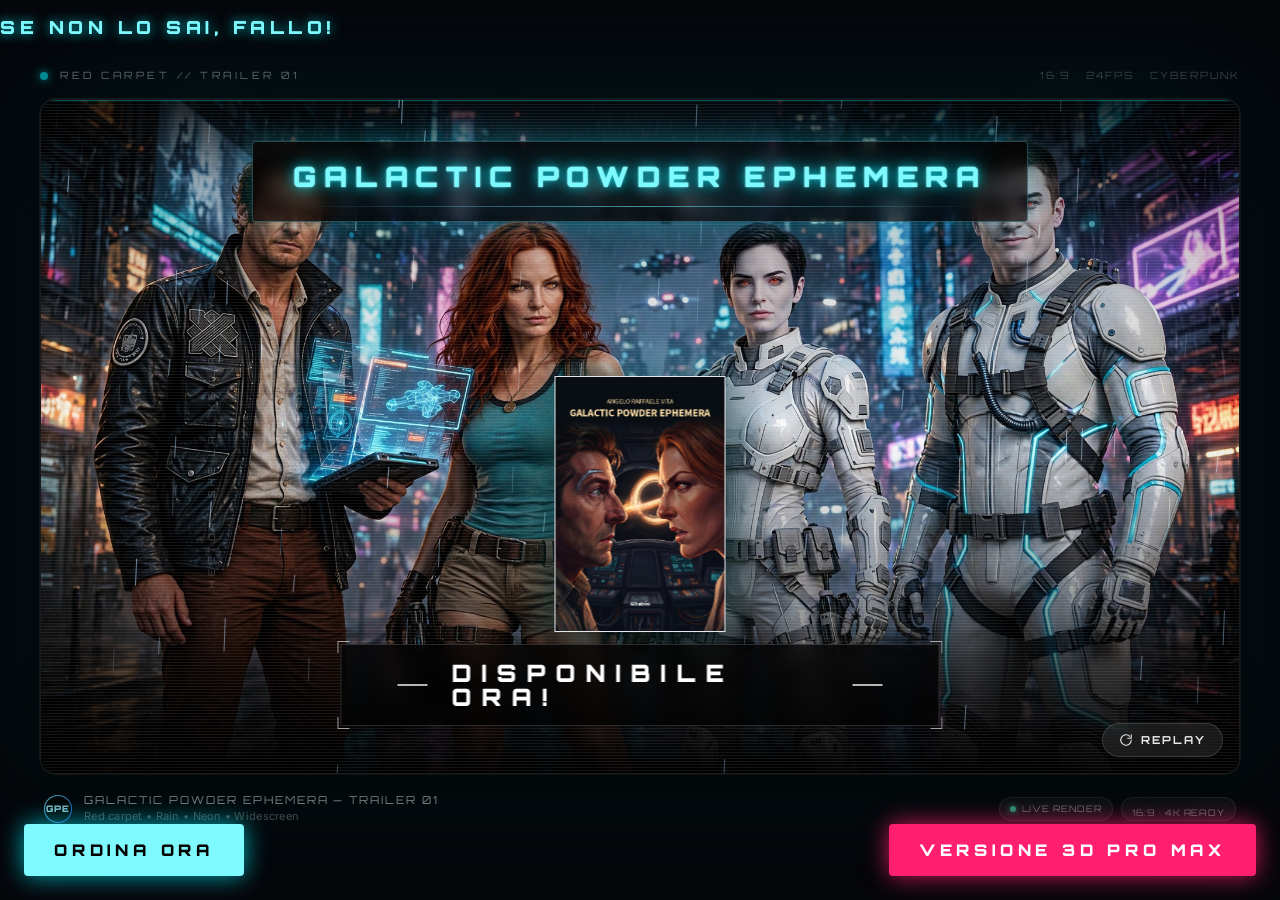
==== commit 0bbc4953: "Landing: ORDINA ORA verso Albatros a sinistra, VERSIONE 3D PRO MAX lampeggiante con modale di richie" ====
--- a/index.html
+++ b/index.html
@@ -51,7 +51,94 @@
 </script>
   <script>(function(){function m(a){var h=a.getAttribute("href");if(!h)return;try{var u=new URL(h,document.baseURI);if((u.protocol==="http:"||u.protocol==="https:")&&u.host!==location.host){a.target="_blank";a.rel="noopener noreferrer";}}catch(e){}}function s(){document.querySelectorAll("a[href]").forEach(m);}if(document.readyState!=="loading"){s();}else{document.addEventListener("DOMContentLoaded",s);}document.addEventListener("click",function(e){var a=e.target&&e.target.closest&&e.target.closest("a[href]");if(a){m(a);}},true);})();</script>
   <script type="application/json" data-clippy-inline-media-manifest="1">{"version":1,"slots":[]}</script>
-  <a id="ordina-ora" href="https://amzn.eu/d/0a1P1SR0" target="_blank" rel="noopener noreferrer" style="position:fixed;left:50%;bottom:24px;transform:translateX(-50%);z-index:1000;padding:14px 34px;font-family:'Orbitron',sans-serif;font-weight:900;font-size:16px;letter-spacing:0.3em;color:#000;background:#7efaff;border-radius:4px;box-shadow:0 0 24px rgba(0,240,255,0.7);text-decoration:none;white-space:nowrap">ORDINA ORA</a>
+  <style>
+    #ordina-ora,#pro-max{position:fixed;bottom:24px;z-index:1000;padding:14px 30px;font-family:'Orbitron',sans-serif;font-weight:900;font-size:16px;letter-spacing:0.3em;border-radius:4px;text-decoration:none;white-space:nowrap;cursor:pointer;border:0}
+    #ordina-ora{left:24px;color:#000;background:#7efaff;box-shadow:0 0 24px rgba(0,240,255,0.7)}
+    #pro-max{right:24px;color:#fff;background:#ff1f6e;box-shadow:0 0 24px rgba(255,31,110,0.8);animation:pro-max-lampeggia 1.1s steps(1,end) infinite}
+    @keyframes pro-max-lampeggia{0%{background:#ff1f6e;box-shadow:0 0 28px rgba(255,31,110,0.9)}50%{background:#7a0a33;box-shadow:0 0 6px rgba(255,31,110,0.3)}}
+    @media (max-width:640px){#ordina-ora,#pro-max{bottom:16px;padding:12px 12px;font-size:11px;letter-spacing:0.12em}#ordina-ora{left:16px}#pro-max{right:16px}}
+    #pm-modale{position:fixed;inset:0;z-index:2000;display:none;align-items:center;justify-content:center;padding:16px;background:rgba(0,0,0,0.78);backdrop-filter:blur(4px)}
+    #pm-modale.aperta{display:flex}
+    .pm-scheda{position:relative;width:min(1040px,100%);max-height:calc(100vh - 32px);overflow:auto;border-radius:10px;border:1px solid rgba(255,31,110,0.45);box-shadow:0 0 60px rgba(255,31,110,0.35),0 20px 80px rgba(0,0,0,0.9);background:#12051c url(assets/pro-max-sfondo.jpg) center top/cover no-repeat;color:#fff;font-family:'Inter',system-ui,sans-serif}
+    .pm-velo{display:grid;grid-template-columns:1fr minmax(300px,380px);gap:24px;align-items:end;min-height:520px;padding:28px;background:linear-gradient(90deg,rgba(10,0,20,0.15) 0%,rgba(10,0,20,0.1) 45%,rgba(10,0,20,0.85) 72%)}
+    .pm-titolo{align-self:end;max-width:420px;padding:16px 18px;background:rgba(0,0,0,0.6);border-left:3px solid #ff1f6e;border-radius:4px}
+    .pm-titolo h2{margin:0;font-family:'Orbitron',sans-serif;font-weight:900;font-size:22px;letter-spacing:0.12em;color:#ff5c97;text-shadow:0 0 14px rgba(255,31,110,0.8)}
+    .pm-titolo p{margin:8px 0 0;font-size:14px;line-height:1.45;color:#f1e6f7}
+    .pm-prezzo{display:inline-flex;align-items:baseline;gap:10px;margin-top:12px}
+    .pm-prezzo strong{font-family:'Orbitron',sans-serif;font-size:30px;color:#7efaff;text-shadow:0 0 12px rgba(0,240,255,0.7)}
+    .pm-prezzo span{font-family:'Orbitron',sans-serif;font-size:11px;font-weight:900;letter-spacing:0.2em;padding:4px 8px;border-radius:3px;background:#ffd400;color:#000}
+    .pm-form{display:flex;flex-direction:column;gap:10px;padding:18px;background:rgba(8,0,16,0.82);border:1px solid rgba(255,255,255,0.12);border-radius:6px}
+    .pm-form label{display:flex;flex-direction:column;gap:4px;font-size:11px;font-weight:700;letter-spacing:0.12em;text-transform:uppercase;color:#d9c6e6}
+    .pm-form input,.pm-form textarea{font:inherit;font-size:14px;font-weight:400;letter-spacing:normal;text-transform:none;color:#fff;background:rgba(255,255,255,0.07);border:1px solid rgba(255,255,255,0.22);border-radius:4px;padding:9px 10px;resize:vertical}
+    .pm-form input:focus,.pm-form textarea:focus{outline:2px solid #7efaff;outline-offset:1px}
+    .pm-form button[type=submit]{margin-top:4px;padding:13px;font-family:'Orbitron',sans-serif;font-weight:900;font-size:13px;letter-spacing:0.2em;color:#000;background:#7efaff;border:0;border-radius:4px;cursor:pointer;box-shadow:0 0 18px rgba(0,240,255,0.6)}
+    .pm-form button[disabled]{opacity:0.6;cursor:wait}
+    .pm-nota{margin:0;font-size:11px;line-height:1.4;color:#b9a8c6}
+    .pm-esito{margin:0;font-size:13px;line-height:1.4;min-height:1em}
+    .pm-esito.ok{color:#7efaff}.pm-esito.errore{color:#ff8fb5}
+    .pm-trappola{position:absolute;left:-9999px;width:1px;height:1px;overflow:hidden}
+    .pm-chiudi{position:absolute;top:10px;right:10px;z-index:1;width:36px;height:36px;font-size:22px;line-height:1;color:#fff;background:rgba(0,0,0,0.6);border:1px solid rgba(255,255,255,0.3);border-radius:50%;cursor:pointer}
+    @media (max-width:760px){.pm-velo{grid-template-columns:1fr;min-height:0;padding:16px;padding-top:min(48vw,330px);background:linear-gradient(180deg,rgba(10,0,20,0) 0%,rgba(10,0,20,0.55) 40%,rgba(10,0,20,0.92) 62%)}.pm-scheda{background-size:auto min(100vw,660px);background-color:#12051c}.pm-titolo{max-width:none}}
+    @media (prefers-reduced-motion:reduce){#pro-max{animation-duration:2.4s}}
+  </style>
+  <a id="ordina-ora" href="https://www.gruppoalbatros.com/prodotti/galactic-powder-ephemera-angelo-raffaele-vita/" target="_blank" rel="noopener noreferrer">ORDINA ORA</a>
+  <button id="pro-max" type="button" aria-haspopup="dialog" aria-controls="pm-modale">VERSIONE 3D PRO MAX</button>
+  <div id="pm-modale" role="dialog" aria-modal="true" aria-labelledby="pm-titolo" aria-hidden="true">
+    <div class="pm-scheda">
+      <button class="pm-chiudi" type="button" aria-label="Chiudi">&times;</button>
+      <div class="pm-velo">
+        <div class="pm-titolo">
+          <h2 id="pm-titolo">VERSIONE 3D PRO MAX</h2>
+          <p>Edizione limitata autografata dall'autore, con la dedica che vuoi tu.</p>
+          <div class="pm-prezzo"><strong>15&nbsp;€</strong><span>BEST BUY</span></div>
+        </div>
+        <form class="pm-form" id="pm-form" novalidate>
+          <label>Nome<input name="nome" autocomplete="name" required maxlength="120"></label>
+          <label>Email per la risposta<input name="email" type="email" autocomplete="email" required maxlength="160"></label>
+          <label>Dedica<textarea name="dedica" rows="3" required maxlength="400" placeholder="A chi va la dedica e cosa vuoi che ci sia scritto"></textarea></label>
+          <label>Indirizzo di spedizione<textarea name="indirizzo" rows="3" autocomplete="street-address" required maxlength="400"></textarea></label>
+          <div class="pm-trappola" aria-hidden="true"><input name="_honey" tabindex="-1" autocomplete="off"></div>
+          <button type="submit">INVIA LA RICHIESTA</button>
+          <p class="pm-esito" id="pm-esito" role="status" aria-live="polite"></p>
+          <p class="pm-nota">Nessun pagamento qui: è una richiesta. L'autore ti risponde via email con conferma e modalità di pagamento.</p>
+        </form>
+      </div>
+    </div>
+  </div>
+  <script>
+  (function(){
+    // Indirizzo del servizio che inoltra la richiesta all'autore: l'email di destinazione non compare nella pagina.
+    var INVIO = "";
+    var modale = document.getElementById("pm-modale"), form = document.getElementById("pm-form"), esito = document.getElementById("pm-esito"), apri = document.getElementById("pro-max");
+    function mostra(si){ modale.classList.toggle("aperta", si); modale.setAttribute("aria-hidden", si ? "false" : "true"); if (si) form.elements.nome.focus(); else apri.focus(); }
+    function scrivi(testo, tipo){ esito.textContent = testo; esito.className = "pm-esito" + (tipo ? " " + tipo : ""); }
+    apri.addEventListener("click", function(){ mostra(true); });
+    modale.querySelector(".pm-chiudi").addEventListener("click", function(){ mostra(false); });
+    modale.addEventListener("click", function(e){ if (e.target === modale) mostra(false); });
+    document.addEventListener("keydown", function(e){ if (e.key === "Escape" && modale.classList.contains("aperta")) mostra(false); });
+    form.addEventListener("submit", function(e){
+      e.preventDefault();
+      if (!form.checkValidity()) { scrivi("Compila tutti i campi, con un'email valida.", "errore"); return; }
+      if (form.elements._honey.value) return;
+      if (!INVIO) { scrivi("Le richieste aprono a breve: riprova tra qualche giorno.", "errore"); return; }
+      var d = form.elements, bottone = form.querySelector("button[type=submit]");
+      bottone.disabled = true; scrivi("Invio in corso…");
+      fetch(INVIO, {
+        method: "POST",
+        headers: { "Content-Type": "application/json", "Accept": "application/json" },
+        body: JSON.stringify({
+          _subject: "Richiesta 3D PRO MAX autografata — " + d.nome.value.trim(),
+          _template: "table", _captcha: "false",
+          nome: d.nome.value.trim(), email: d.email.value.trim(),
+          dedica: d.dedica.value.trim(), indirizzo: d.indirizzo.value.trim(), prezzo: "15 €"
+        })
+      }).then(function(r){ return r.json().then(function(j){ if (!r.ok || String(j.success) !== "true") throw new Error(); }); })
+        .then(function(){ form.reset(); scrivi("Richiesta inviata! Riceverai una risposta via email.", "ok"); })
+        .catch(function(){ scrivi("Invio non riuscito. Riprova tra poco.", "errore"); })
+        .then(function(){ bottone.disabled = false; });
+    });
+  })();
+  </script>
   <style>@keyframes se-non-lo-sai{0%{transform:translateX(100vw);animation-timing-function:ease-out}25%{transform:translateX(calc(50vw - 50%))}41.667%{transform:translateX(calc(50vw - 50%));animation-timing-function:ease-in}66.667%{transform:translateX(-100%)}100%{transform:translateX(-100%)}}#se-non-lo-sai{position:fixed;top:14px;left:0;z-index:1001;white-space:nowrap;font-family:'Orbitron',sans-serif;font-weight:900;font-size:18px;letter-spacing:0.25em;color:#7efaff;text-shadow:0 0 12px rgba(0,240,255,0.8);text-decoration:none;cursor:pointer;animation:se-non-lo-sai 6s linear infinite}</style>
   <a id="se-non-lo-sai" href="shop.html">SE NON LO SAI, FALLO!</a>
 </body>
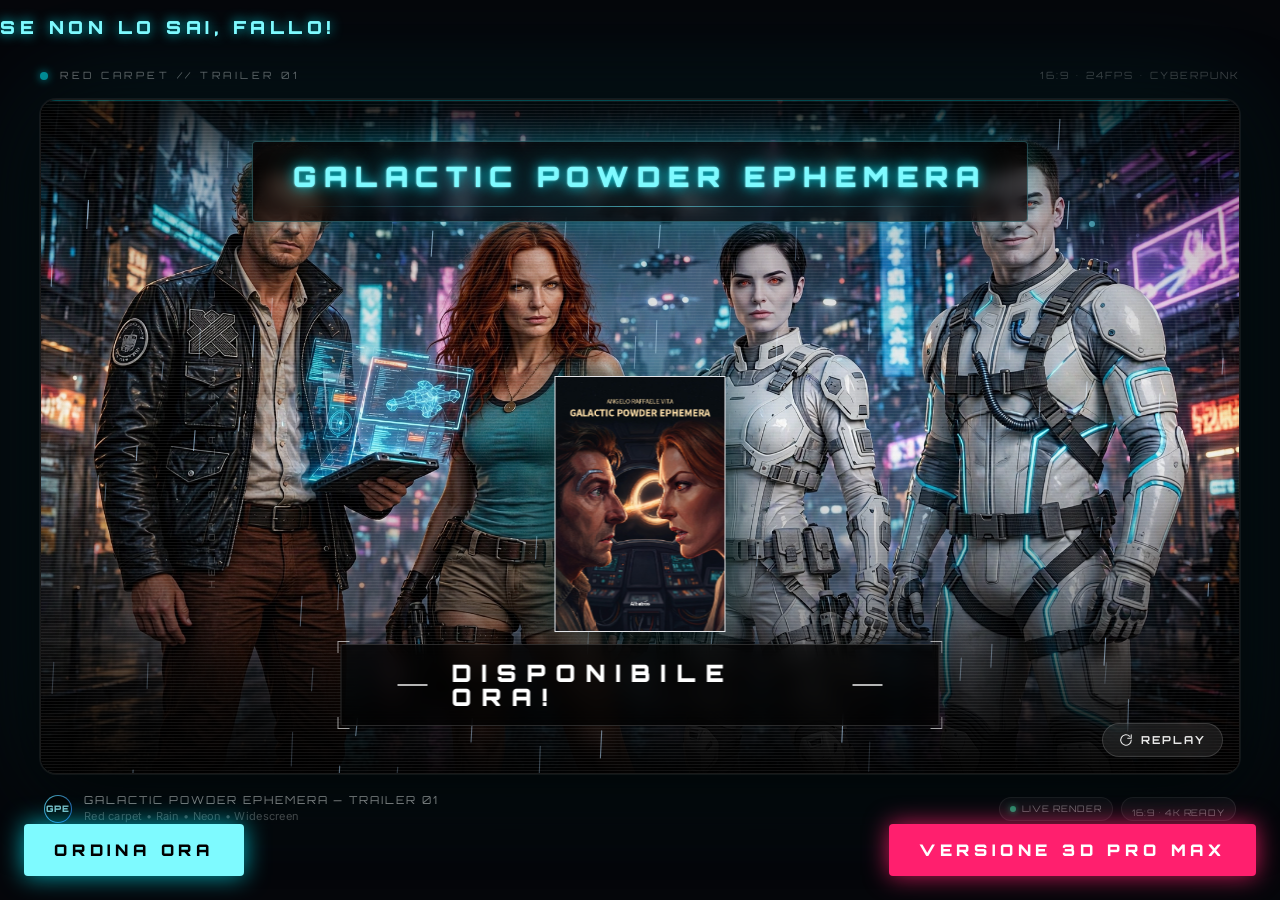
==== commit 8886026e: "Landing: invio delle richieste PRO MAX tramite FormSubmit, senza email in pagina Co-Authored-By: Cla" ====
--- a/index.html
+++ b/index.html
@@ -108,7 +108,7 @@
   <script>
   (function(){
     // Indirizzo del servizio che inoltra la richiesta all'autore: l'email di destinazione non compare nella pagina.
-    var INVIO = "";
+    var INVIO = "https://formsubmit.co/ajax/d69aea3635d39ed253f3a8d9b73b5bf4";
     var modale = document.getElementById("pm-modale"), form = document.getElementById("pm-form"), esito = document.getElementById("pm-esito"), apri = document.getElementById("pro-max");
     function mostra(si){ modale.classList.toggle("aperta", si); modale.setAttribute("aria-hidden", si ? "false" : "true"); if (si) form.elements.nome.focus(); else apri.focus(); }
     function scrivi(testo, tipo){ esito.textContent = testo; esito.className = "pm-esito" + (tipo ? " " + tipo : ""); }
